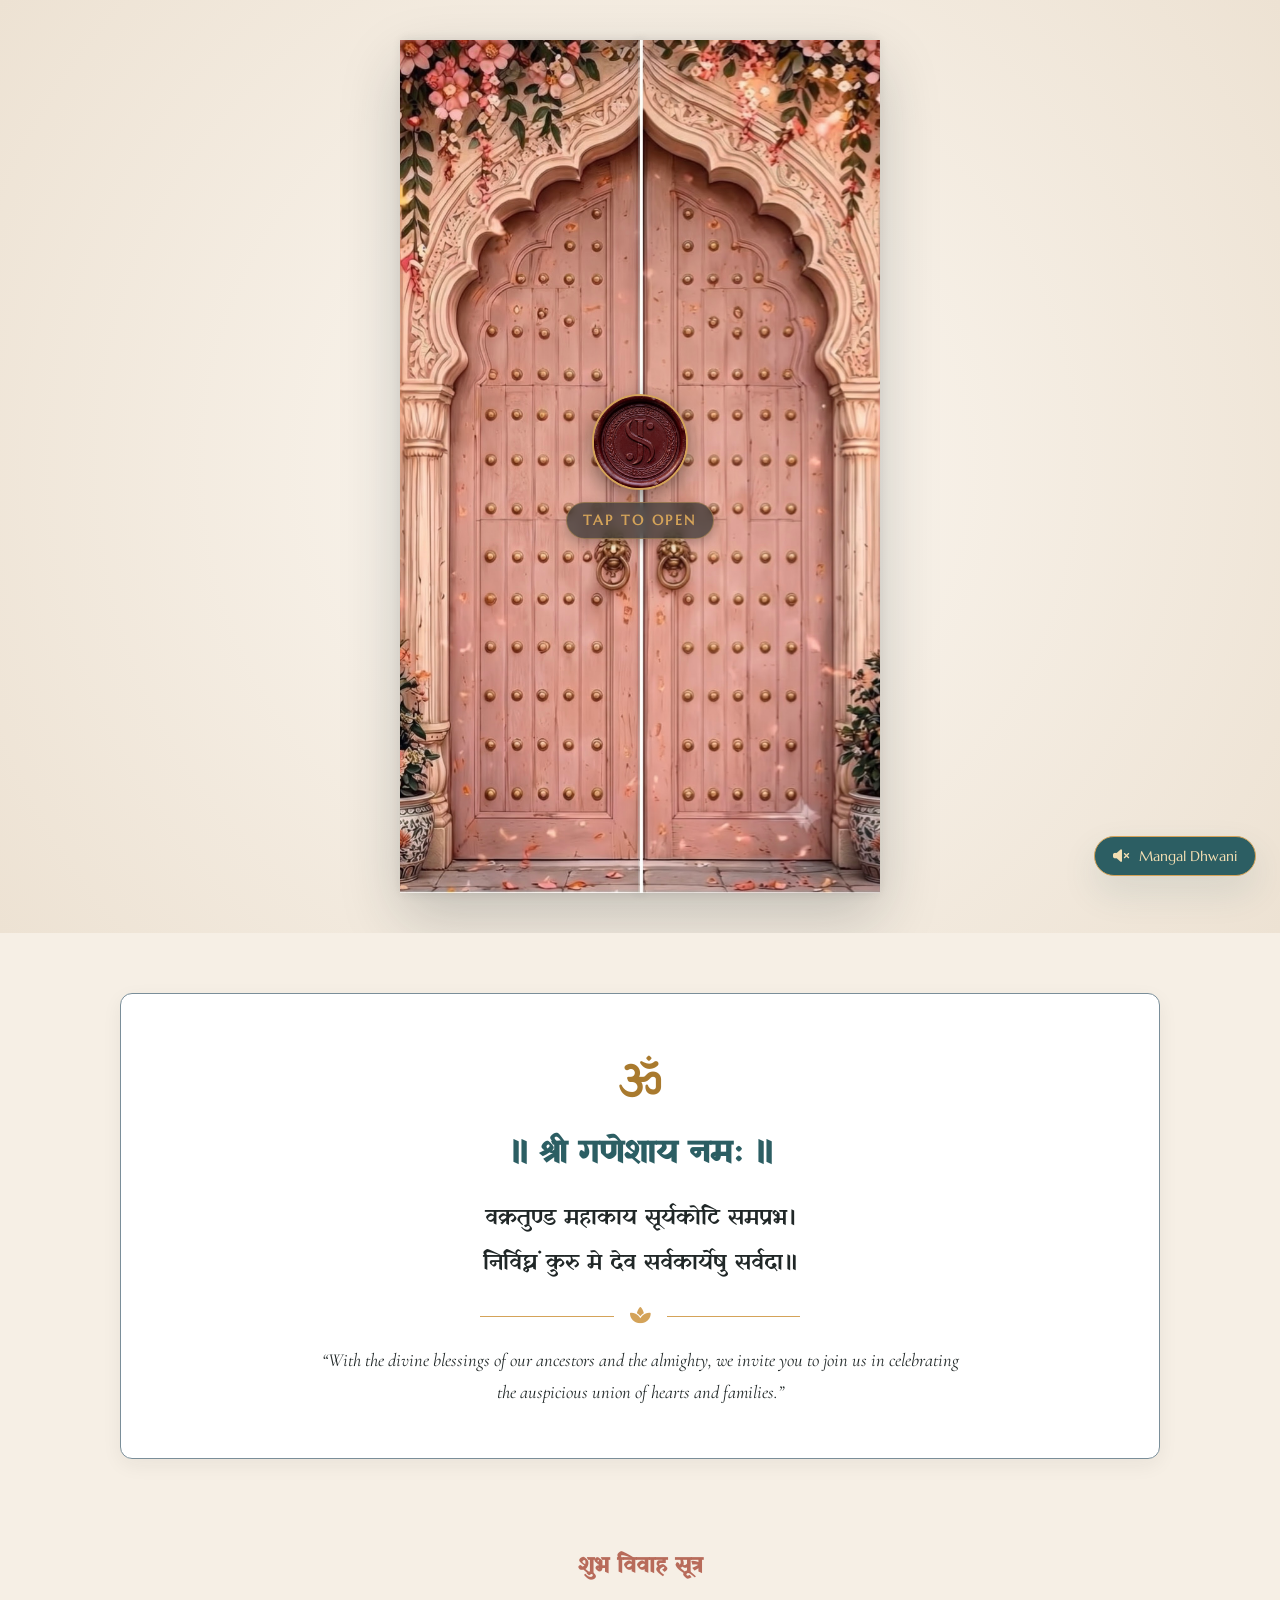
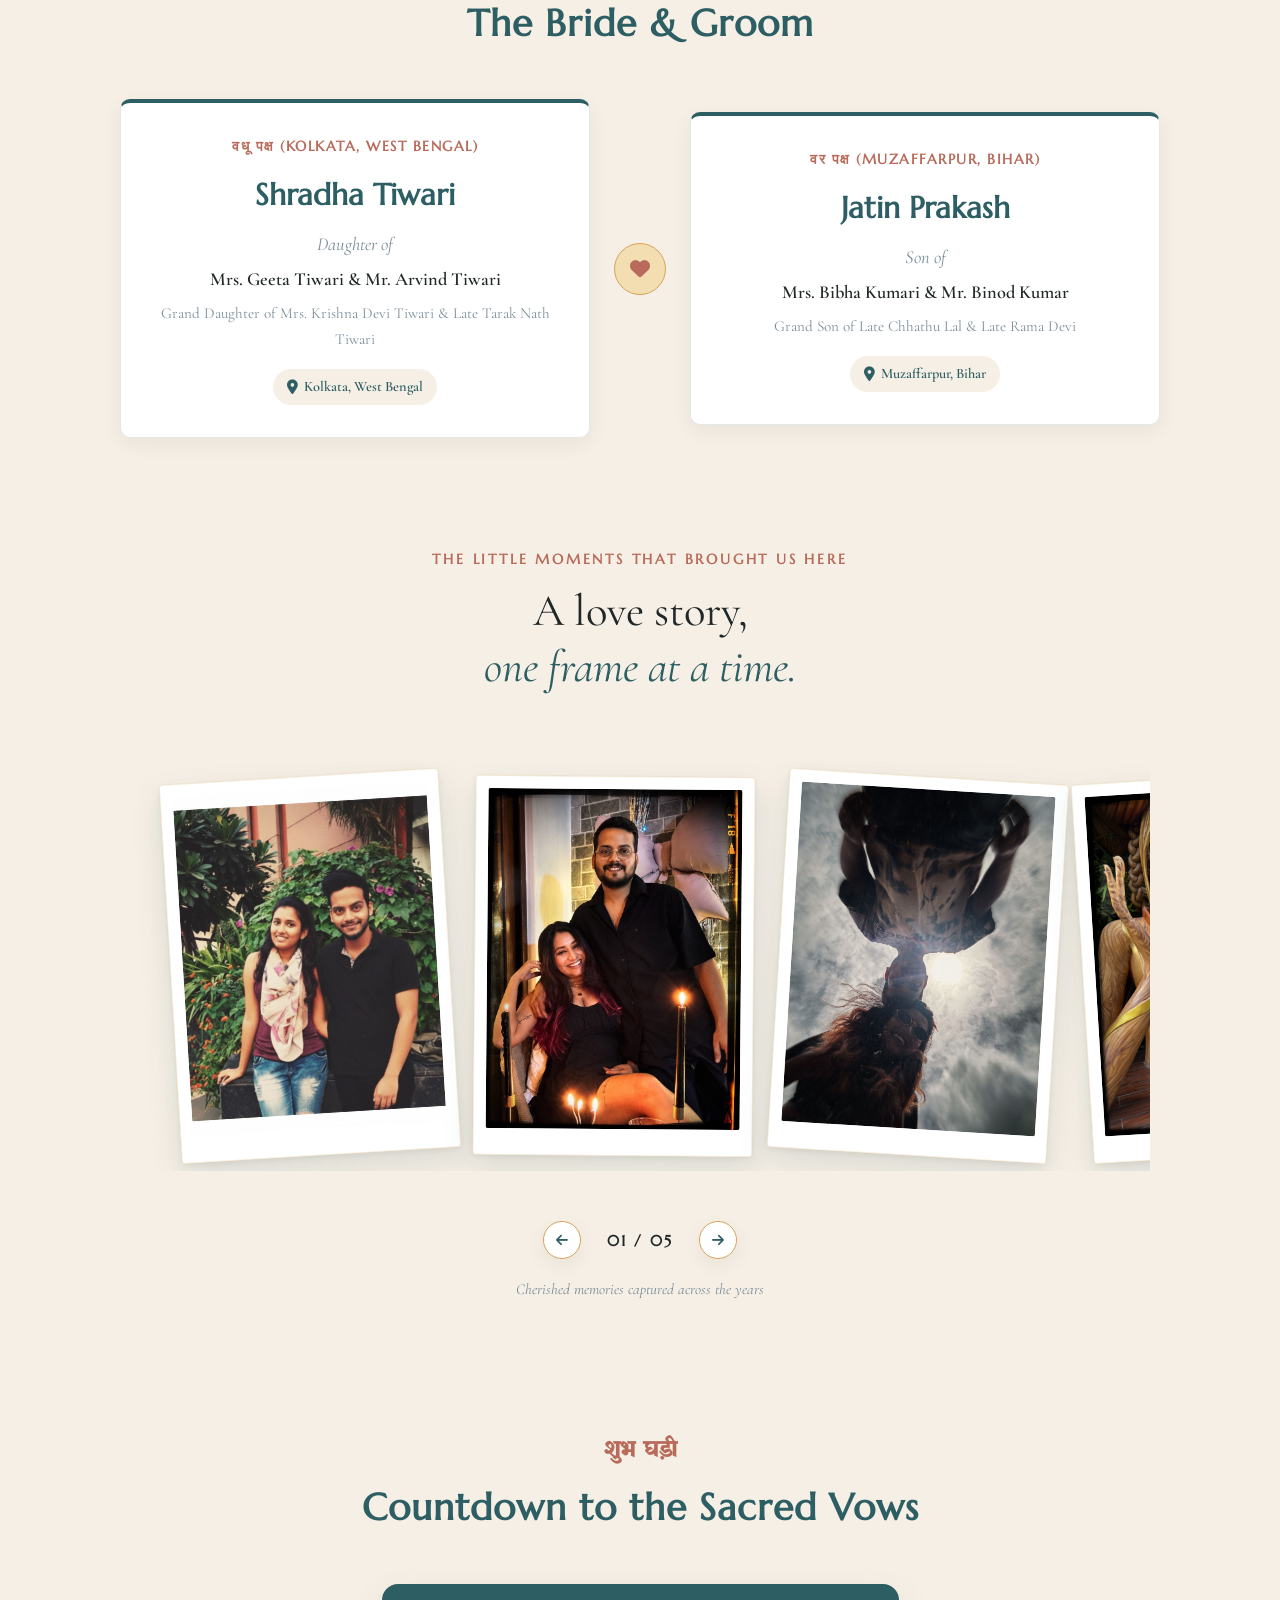
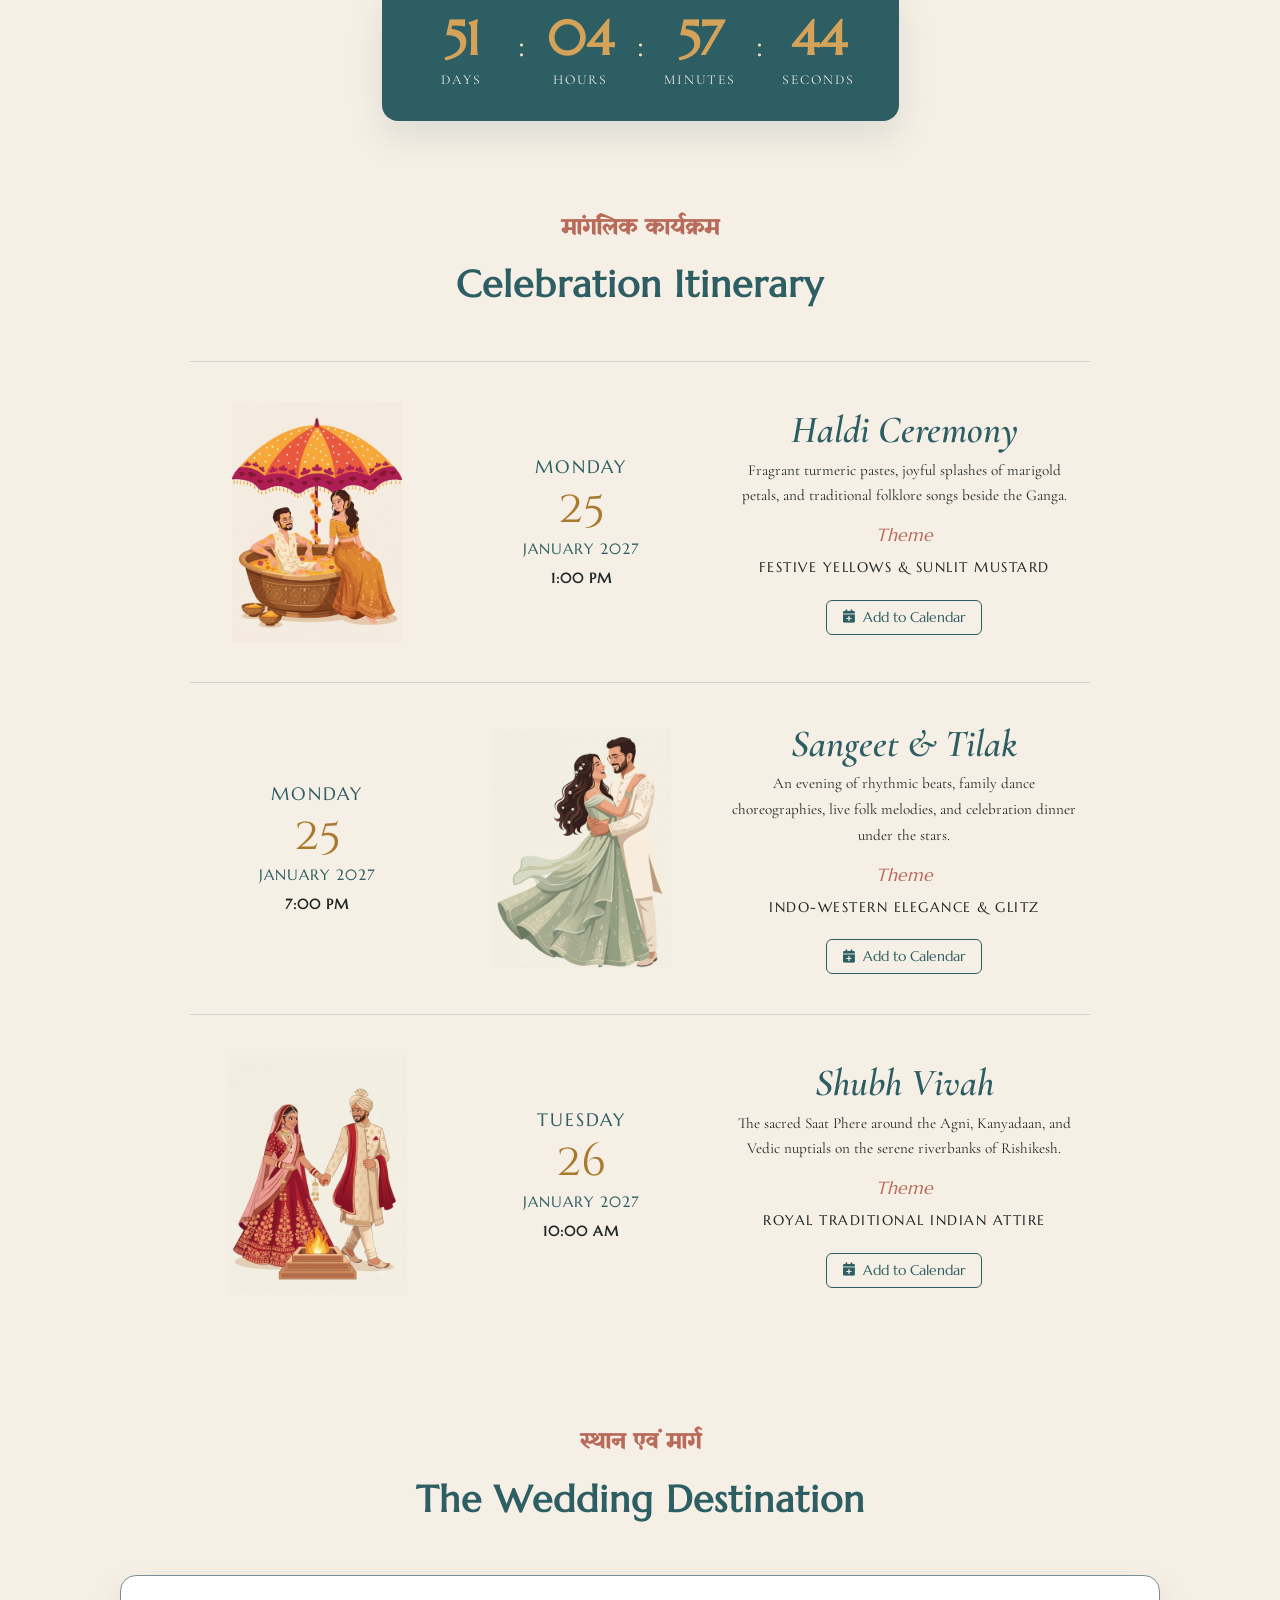
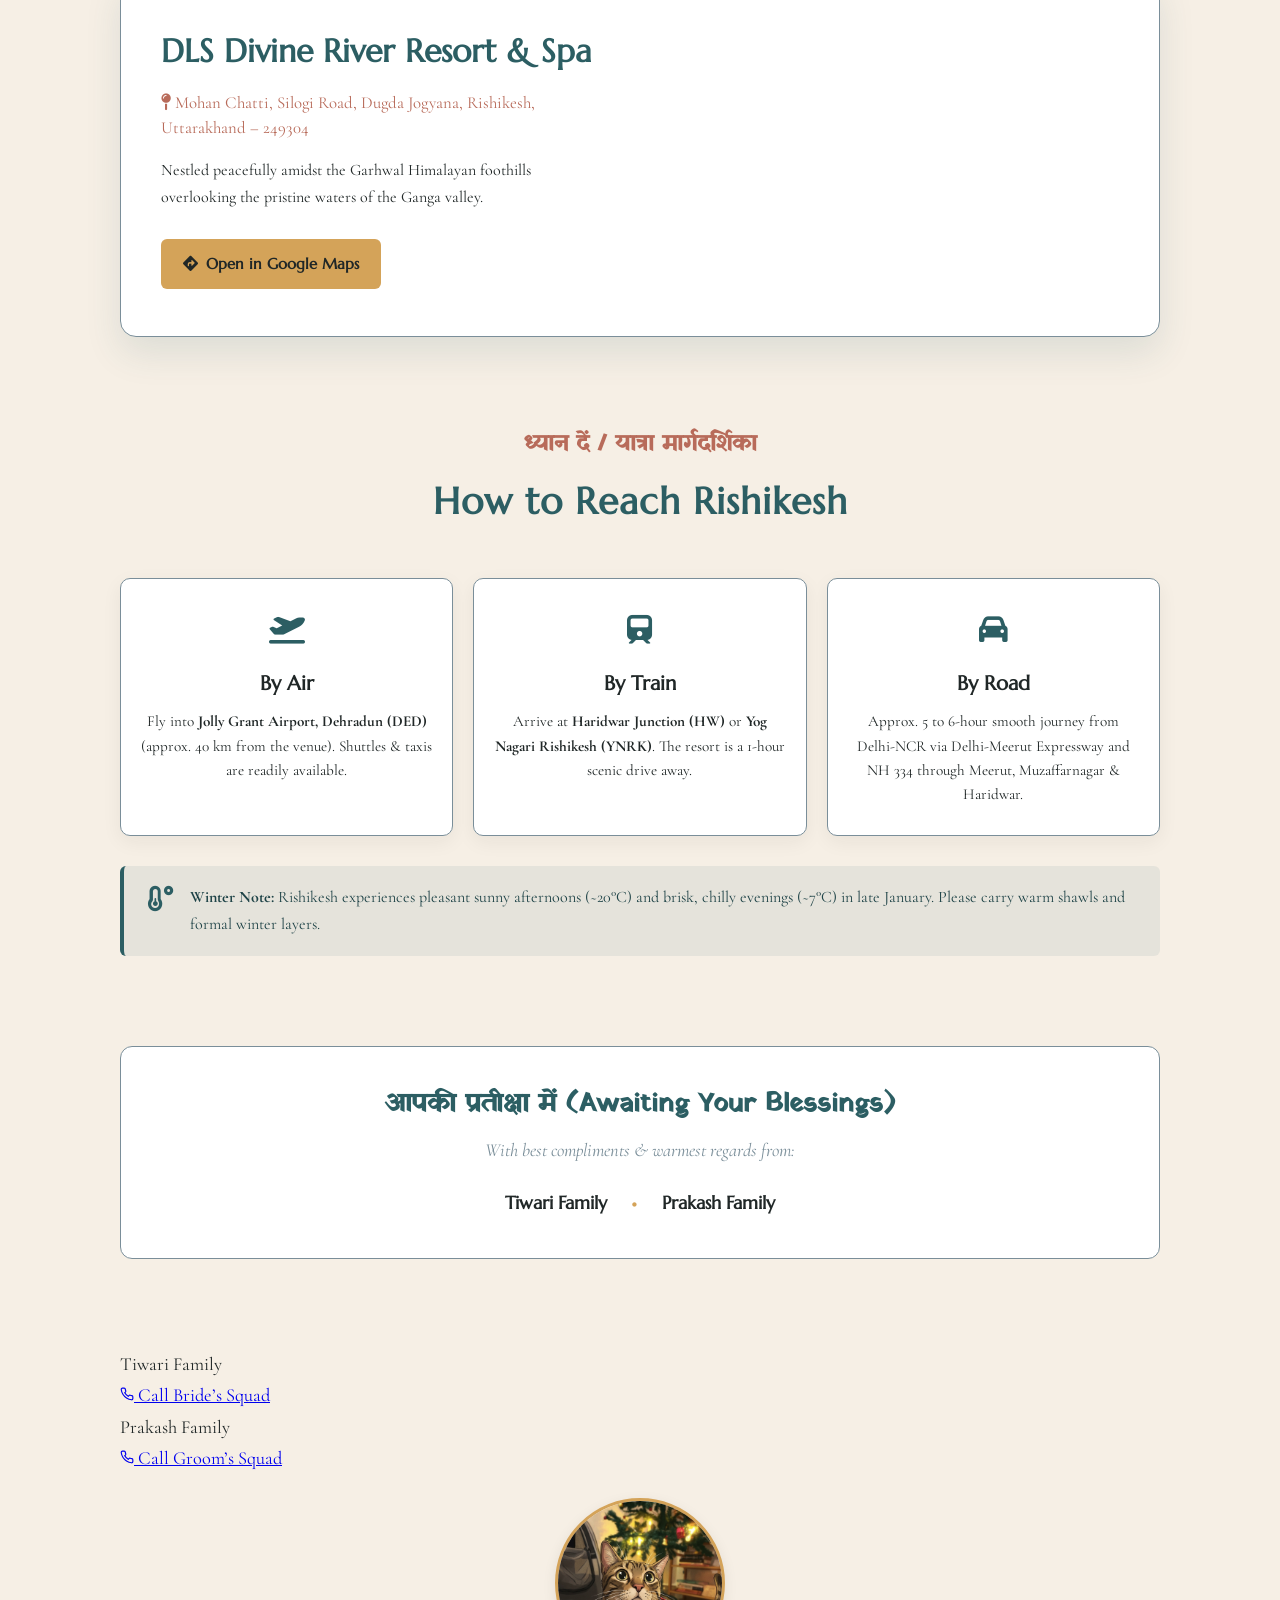
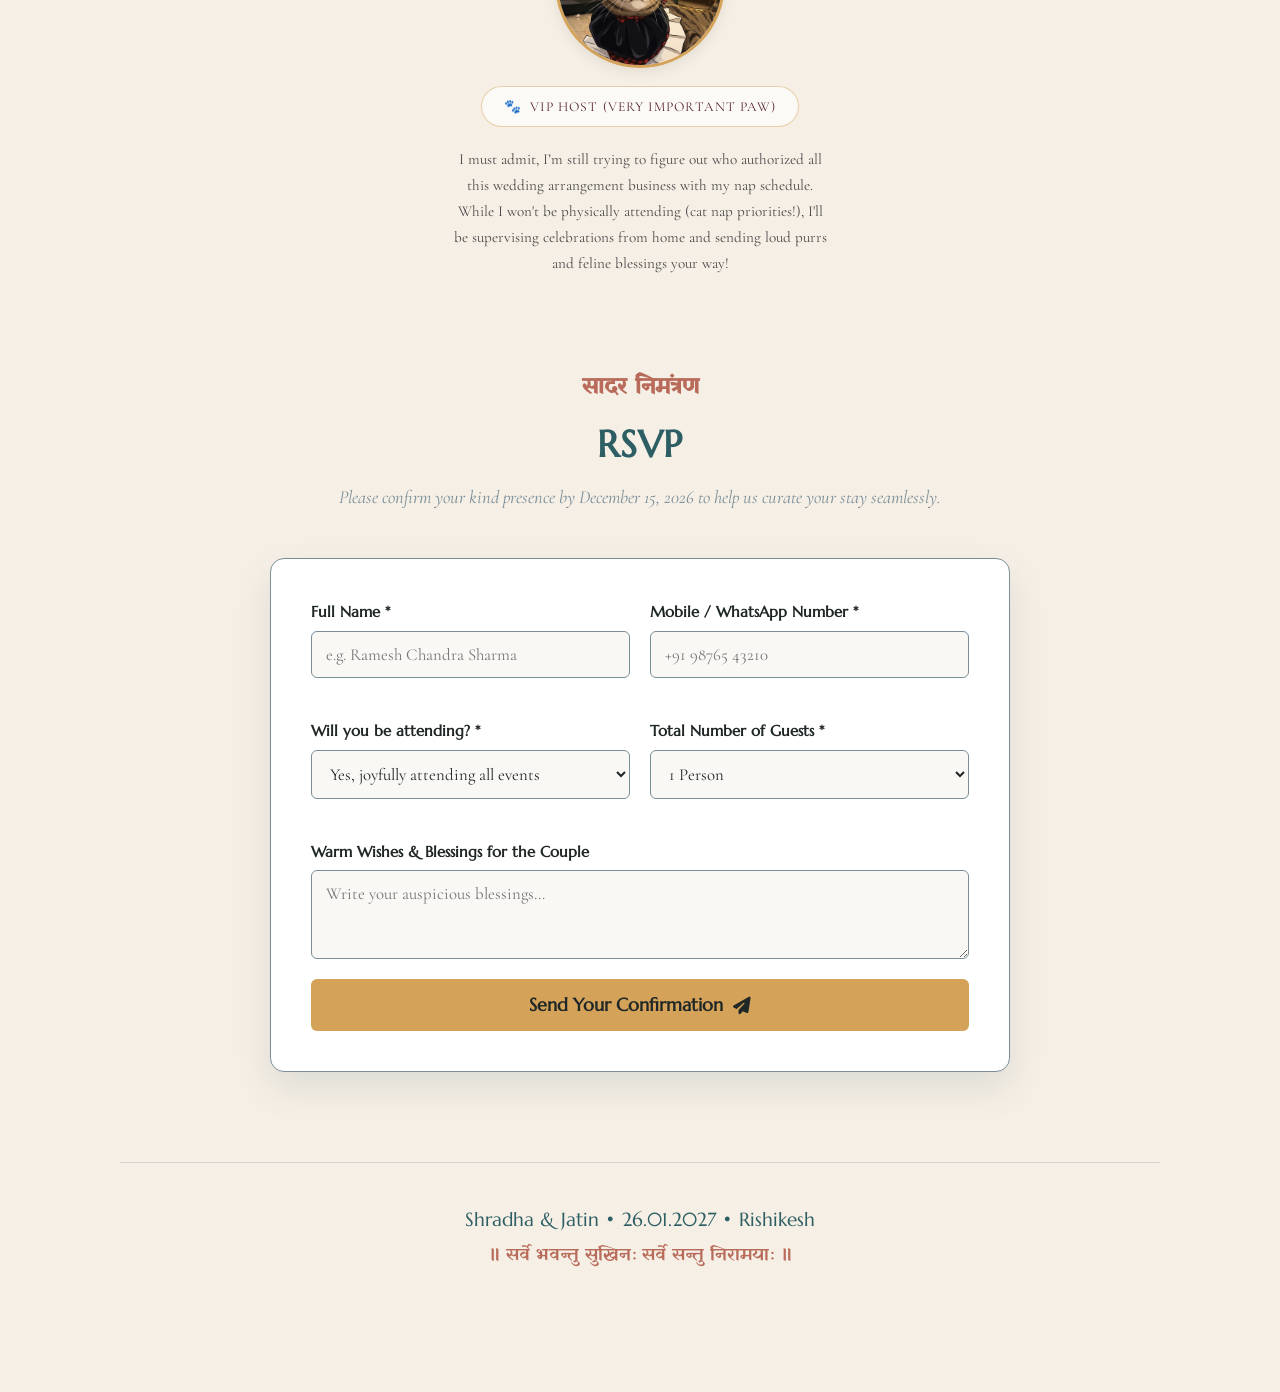
==== index.html @ 3a4245d3 "Add family squad grid for bride and groom" ====
<!DOCTYPE html>
<html lang="en">
<head>
  <meta charset="UTF-8">
  <meta name="viewport" content="width=device-width, initial-scale=1.0">
  <title>Shradha weds Jatin | Royal Wedding Invitation</title>

  <!-- WhatsApp / Social Link Preview Image & Metadata -->
  <meta property="og:title" content="Shradha weds Jatin | Royal Wedding Invitation">
  <meta property="og:description" content="25th & 26th January 2027 • DLS Divine River Resort & Spa, Rishikesh. Tap to open your personal royal invitation.">
  <meta property="og:image" content="assets/rishikesh-ghats-painting.png">
  <meta property="og:type" content="website">
  
  <!-- Critical Asset Preloading for Instant Card Render -->
  <link rel="preload" as="image" href="assets/rishikesh-ghats-painting.png" fetchpriority="high">
  <link rel="preload" as="image" href="assets/right-flap.jpg" fetchpriority="high">
  <link rel="preload" as="image" href="assets/left-flap.jpg" fetchpriority="high">
  <link rel="preload" as="image" href="assets/royal-seal.png">

  <!-- Google Fonts -->
  <link rel="preconnect" href="https://fonts.googleapis.com">
  <link rel="preconnect" href="https://fonts.gstatic.com" crossorigin>
  <link href="https://fonts.googleapis.com/css2?family=Cinzel+Decorative:wght@600;700;900&family=Cormorant+Garamond:ital,wght@0,400;0,600;0,700;1,400&family=Yatra+One&family=Marcellus&display=swap" rel="stylesheet">
  
  <!-- FontAwesome Icons -->
  <link rel="stylesheet" href="https://cdnjs.cloudflare.com/ajax/libs/font-awesome/6.4.0/css/all.min.css">
  
  <!-- Custom Stylesheet -->
  <link rel="stylesheet" href="style.css">
</head>
<body>

  <!-- Audio Background Player & Toggle -->
  <audio id="weddingAudio" src="assets/wedding-ambient.mp3" preload="none" loop></audio>
  <button id="audioToggle" class="audio-control-btn" aria-label="Toggle Wedding Music">
    <i class="fa-solid fa-volume-xmark" id="audioIcon"></i>
    <span class="audio-label">Mangal Dhwani</span>
  </button>

  <!-- ============================================== -->
  <!-- HERO GATEFOLD INVITATION SECTION               -->
  <!-- ============================================== -->
  <header class="invitation-hero" id="invitationHero">
    <div class="card-perspective-viewport">
      <div class="wedding-card-3d" id="weddingCard">

        <!-- LAYER 2: INSIDE REVEALED CARD -->
        <div class="card-inner-layer" id="cardInner">
          <img src="assets/rishikesh-ghats-painting.png" alt="Rishikesh Ghats" class="ghats-bg-artwork" fetchpriority="high">
          <div class="ghats-overlay-gradient"></div>
          
          <div class="reveal-content-container">
            <div>
              <span class="vedic-mini-title">॥ श्री गणेशाय नमः ॥</span>
              <div class="ganesh-icon-teal" role="img" aria-label="Lord Ganesha motif"></div>
              <!-- Personalized Guest Greeting Banner (Populated via URL params) -->
              <div id="personalizedGuestBanner" class="personalized-guest-banner" style="display: none;">
                <span class="guest-salutation" id="guestGreetingDisplay"></span>
                <strong class="guest-family-name" id="guestNameDisplay"></strong>
              </div>
            </div>
            
            <div class="names-block">
              <h1 class="couple-hero-names">
                <span class="bride-name">Shradha</span>
                <span class="weds-conjunction">weds</span>
                <span class="groom-name">Jatin</span>
              </h1>
            </div>
            <p class="wedding-date-tagline">25th-26th January 2027 • Rishikesh, Uttarakhand</p>

            <div class="hero-hashtag-wrapper">
            <p class="hero-hashtag">#PyaarKa<span class="hashtag-hindi">जश्र</span>n</p>
            <p class="hero-tagline">Two names, one love story, and a lifetime of celebration</p>
            </div>
            
            <a href="#mangalacharan" class="explore-details-btn">
              <span>View Wedding Details</span>
              <i class="fa-solid fa-angle-down"></i>
            </a>
          </div>
        </div>

        <!-- LAYER 3: 3D GATEFOLD FLAPS  -->
        <div class="gatefold-flap left-flap" id="leftFlap">
          <img src="assets/right-flap.jpg" alt="West Bengal Flap" class="flap-artwork-img" fetchpriority="high">
        </div>

        <div class="gatefold-flap right-flap" id="rightFlap">
          <img src="assets/left-flap.jpg" alt="Bihar Flap" class="flap-artwork-img" fetchpriority="high">
        </div>

        <!-- LAYER 4: CENTER WAX SEAL & TAP TO OPEN PROMPT -->
        <div class="fastener-assembly" id="fastenerAssembly">
          <div class="center-knot-wrapper" id="centerKnotWrapper">
            <div class="touch-pulse-indicator" id="pulseIndicator">
              <img src="assets/royal-seal.png" alt="Royal Wedding Seal" class="touch-pulse-indicator-img" id="royalSeal">
            </div>
            <span class="tap-to-open-text">Tap to open</span>
          </div>
        </div>

      </div>
    </div>
  </header>

  <!-- ============================================== -->
  <!-- MAIN WEBSITE CONTENT                           -->
  <!-- ============================================== -->
  <main class="wedding-site-body" id="siteBody">

    <!-- Section 1: Vedic Mangalacharan -->
    <section class="section-container mangalacharan-section" id="mangalacharan">
      <div class="om-symbol-header">
        <i class="fa-solid fa-om"></i>
      </div>
      <h2 class="shloka-main">॥ श्री गणेशाय नमः ॥</h2>
      <p class="sanskrit-shloka">
        वक्रतुण्ड महाकाय सूर्यकोटि समप्रभ।<br>
        निर्विघ्नं कुरु मे देव सर्वकार्येषु सर्वदा॥
      </p>
      <div class="shloka-divider">
        <span class="gold-line"></span>
        <i class="fa-solid fa-spa gold-icon"></i>
        <span class="gold-line"></span>
      </div>
      <p class="shloka-meaning">
        “With the divine blessings of our ancestors and the almighty, we invite you to join us in celebrating the auspicious union of hearts and families.”
      </p>
    </section>

    <!-- Section 2: Couple Lineage & Family -->
    <section class="section-container lineage-section" id="lineage">
      <div class="section-heading-wrap">
        <h3 class="sub-heading-kalyanam">शुभ विवाह सूत्र</h3>
        <h2 class="main-section-title">The Bride & Groom</h2>
      </div>

      <div class="lineage-dual-grid">
        <div class="family-card bride-card">
          <div class="card-accent-tag">वधू पक्ष (Kolkata, West Bengal)</div>
          <h3 class="member-name">Shradha Tiwari</h3>
          <p class="kinship-relation">Daughter of</p>
          <p class="parent-names">Mrs. Geeta Tiwari & Mr. Arvind Tiwari</p>
          <p class="grandparent-names">Grand Daughter of Mrs. Krishna Devi Tiwari & Late Tarak Nath Tiwari</p>
          <div class="hometown-pill">
            <i class="fa-solid fa-location-dot"></i> Kolkata, West Bengal
          </div>
        </div>

        <div class="lineage-center-emblem">
          <div class="sacred-knot-emblem">
            <i class="fa-solid fa-heart"></i>
          </div>
        </div>

        <div class="family-card groom-card">
          <div class="card-accent-tag">वर पक्ष (Muzaffarpur, Bihar)</div>
          <h3 class="member-name">Jatin Prakash</h3>
          <p class="kinship-relation">Son of</p>
          <p class="parent-names">Mrs. Bibha Kumari & Mr. Binod Kumar</p>
          <p class="grandparent-names">Grand Son of Late Chhathu Lal & Late Rama Devi </p>
          <div class="hometown-pill">
            <i class="fa-solid fa-location-dot"></i> Muzaffarpur, Bihar
          </div>
        </div>
      </div>
    </section>

    <!-- Section: Couple Gallery / Moments Carousel -->
    <section class="section-container moments-section" id="moments">
      <div class="moments-header-wrap">
        <span class="moments-eyebrow">THE LITTLE MOMENTS THAT BROUGHT US HERE</span>
        <h2 class="moments-title">A love story,<br><span class="moments-subtitle">one frame at a time.</span></h2>
      </div>

      <div class="polaroid-slider-wrapper">
        <div class="polaroid-carousel-track" id="polaroidTrack">
          <div class="polaroid-card tilt-left active" data-index="1">
            <div class="polaroid-frame">
              <img src="assets/couple-image1.jpg" alt="Shradha and Jatin Moment 1" loading="lazy">
            </div>
          </div>
          <div class="polaroid-card tilt-straight" data-index="2">
            <div class="polaroid-frame">
              <img src="assets/couple-image2.JPG" alt="Shradha and Jatin Moment 2" loading="lazy">
            </div>
          </div>
          <div class="polaroid-card tilt-right" data-index="3">
            <div class="polaroid-frame">
              <img src="assets/couple-image3.jpg" alt="Shradha and Jatin Moment 3" loading="lazy">
            </div>
          </div>
          <div class="polaroid-card tilt-left" data-index="4">
            <div class="polaroid-frame">
              <img src="assets/couple-image4.JPG" alt="Shradha and Jatin Moment 4" loading="lazy">
            </div>
          </div>
          <div class="polaroid-card tilt-right" data-index="5">
            <div class="polaroid-frame">
              <img src="assets/couple-image5.jpeg" alt="Shradha and Jatin Moment 5" loading="lazy">
            </div>
          </div>
        </div>
      </div>

      <div class="polaroid-nav-dock">
        <button class="nav-circle-btn" id="galleryPrevBtn" aria-label="Previous Photo">
          <i class="fa-solid fa-arrow-left"></i>
        </button>
        <span class="gallery-counter-pill" id="galleryCounter">01 / 05</span>
        <button class="nav-circle-btn" id="galleryNextBtn" aria-label="Next Photo">
          <i class="fa-solid fa-arrow-right"></i>
        </button>
      </div>

      <p class="moments-caption-note">Cherished memories captured across the years</p>
    </section>
    
    <!-- Section 3: Live Countdown -->
    <section class="section-container countdown-section" id="countdown">
      <div class="section-heading-wrap">
        <h3 class="sub-heading-kalyanam">शुभ घड़ी</h3>
        <h2 class="main-section-title">Countdown to the Sacred Vows</h2>
      </div>

      <div class="countdown-clock-grid" id="clockGrid">
        <div class="time-block">
          <span class="time-digit" id="daysVal">00</span>
          <span class="time-label">Days</span>
        </div>
        <div class="time-separator">:</div>
        <div class="time-block">
          <span class="time-digit" id="hoursVal">00</span>
          <span class="time-label">Hours</span>
        </div>
        <div class="time-separator">:</div>
        <div class="time-block">
          <span class="time-digit" id="minutesVal">00</span>
          <span class="time-label">Minutes</span>
        </div>
        <div class="time-separator">:</div>
        <div class="time-block">
          <span class="time-digit" id="secondsVal">00</span>
          <span class="time-label">Seconds</span>
        </div>
      </div>
    </section>

    <!-- Section 4: Event Itinerary -->
    <section class="section-container itinerary-section" id="itinerary">
      <div class="section-heading-wrap">
        <h3 class="sub-heading-kalyanam">मांगलिक कार्यक्रम</h3>
        <h2 class="main-section-title">Celebration Itinerary</h2>
      </div>

      <div class="itinerary-list-view">
        <article class="itinerary-row">
          <div class="col-icon">
            <img src="assets/Haldi-icon.png" alt="Haldi Illustration" class="event-illustration" loading="lazy">
          </div>
          <div class="col-date">
            <div class="event-day">MONDAY</div>
            <div class="event-date-num">25</div>
            <div class="event-month-year">JANUARY 2027<br><span class="event-time">1:00 PM</span></div>
          </div>
          <div class="col-details">
            <h3 class="event-title">Haldi Ceremony</h3>
            <p class="event-desc">Fragrant turmeric pastes, joyful splashes of marigold petals, and traditional folklore songs beside the Ganga.</p>
            <div class="event-theme-label">Theme</div>
            <div class="event-theme-val">Festive Yellows & Sunlit Mustard</div>
            <button class="add-cal-btn" onclick="downloadIcs('Haldi Ceremony', '2027-01-25T13:00:00', '2027-01-25T16:00:00', 'Haldi Ceremony of Shradha & Jatin at DLS Divine River Resort')">
              <i class="fa-solid fa-calendar-plus"></i> Add to Calendar
            </button>
          </div>
        </article>

        <article class="itinerary-row">
          <div class="col-icon">
            <img src="assets/Sangeet-icon.png" alt="Sangeet Illustration" class="event-illustration" loading="lazy">
          </div>
          <div class="col-date">
            <div class="event-day">MONDAY</div>
            <div class="event-date-num">25</div>
            <div class="event-month-year">JANUARY 2027<br><span class="event-time">7:00 PM</span></div>
          </div>
          <div class="col-details">
            <h3 class="event-title">Sangeet & Tilak</h3>
            <p class="event-desc">An evening of rhythmic beats, family dance choreographies, live folk melodies, and celebration dinner under the stars.</p>
            <div class="event-theme-label">Theme</div>
            <div class="event-theme-val">Indo-Western Elegance & Glitz</div>
            <button class="add-cal-btn" onclick="downloadIcs('Sangeet Night', '2027-01-25T19:00:00', '2027-01-25T23:59:00', 'Sangeet of Shradha & Jatin at DLS Divine River Resort')">
              <i class="fa-solid fa-calendar-plus"></i> Add to Calendar
            </button>
          </div>
        </article>

        <article class="itinerary-row">
          <div class="col-icon">
            <img src="assets/wedding-icon.png" alt="Wedding Illustration" class="event-illustration" loading="lazy">
          </div>
          <div class="col-date">
            <div class="event-day">TUESDAY</div>
            <div class="event-date-num">26</div>
            <div class="event-month-year">JANUARY 2027<br><span class="event-time">10:00 AM</span></div>
          </div>
          <div class="col-details">
            <h3 class="event-title">Shubh Vivah</h3>
            <p class="event-desc">The sacred Saat Phere around the Agni, Kanyadaan, and Vedic nuptials on the serene riverbanks of Rishikesh.</p>
            <div class="event-theme-label">Theme</div>
            <div class="event-theme-val">Royal Traditional Indian Attire</div>
            <button class="add-cal-btn" onclick="downloadIcs('Shubh Vivah - Shradha & Jatin', '2027-01-26T10:00:00', '2027-01-26T14:30:00', 'Wedding Vows of Shradha & Jatin at DLS Divine River Resort')">
              <i class="fa-solid fa-calendar-plus"></i> Add to Calendar
            </button>
          </div>
        </article>
      </div>
    </section>

    <!-- Section 5: Venue & Directions -->
    <section class="section-container venue-section" id="venue">
      <div class="section-heading-wrap">
        <h3 class="sub-heading-kalyanam">स्थान एवं मार्ग</h3>
        <h2 class="main-section-title">The Wedding Destination</h2>
      </div>

      <div class="venue-card-wrapper">
        <div class="venue-info-box">
          <h3 class="resort-title">DLS Divine River Resort & Spa</h3>
          <p class="resort-address">
            <i class="fa-solid fa-map-pin"></i> Mohan Chatti, Silogi Road, Dugda Jogyana, Rishikesh, Uttarakhand – 249304
          </p>
          <p class="resort-note">
            Nestled peacefully amidst the Garhwal Himalayan foothills overlooking the pristine waters of the Ganga valley.
          </p>

          <div class="venue-action-buttons">
            <a href="https://maps.app.goo.gl/M8cW4D4udkkTBzdm6" target="_blank" rel="noopener noreferrer" class="primary-cta-btn">
              <i class="fa-solid fa-diamond-turn-right"></i> Open in Google Maps
            </a>
          </div>
        </div>

        <div class="venue-map-embed">
          <iframe 
            title="DLS Divine River Resort Location"
            src="https://www.google.com/maps/embed?pb=!1m18!1m12!1m3!1d110546.51862597464!2d78.336495!3d30.086928!2m3!1f0!2f0!3f0!3m2!1i1024!2i768!4f13.1!3m3!1m2!1s0x3909163e7c81dcb3%3A0x6b63c7891392dfb3!2sDLS%20Divine%20River%20Resort%20and%20Spa!5e0!3m2!1sen!2sin!4v1700000000000"
            width="100%" 
            height="360" 
            style="border:0;" 
            allowfullscreen="" 
            loading="lazy" 
            referrerpolicy="no-referrer-when-downgrade">
          </iframe>
        </div>
      </div>
    </section>

    <!-- Section 6: Logistics & Travel Guide -->
    <section class="section-container logistics-section" id="travel">
      <div class="section-heading-wrap">
        <h3 class="sub-heading-kalyanam">ध्यान दें / यात्रा मार्गदर्शिका</h3>
        <h2 class="main-section-title">How to Reach Rishikesh</h2>
      </div>

      <div class="travel-modes-grid">
        <div class="travel-box">
          <div class="travel-icon"><i class="fa-solid fa-plane-departure"></i></div>
          <h4>By Air</h4>
          <p>Fly into <strong>Jolly Grant Airport, Dehradun (DED)</strong> (approx. 40 km from the venue). Shuttles & taxis are readily available.</p>
        </div>

        <div class="travel-box">
          <div class="travel-icon"><i class="fa-solid fa-train"></i></div>
          <h4>By Train</h4>
          <p>Arrive at <strong>Haridwar Junction (HW)</strong> or <strong>Yog Nagari Rishikesh (YNRK)</strong>. The resort is a 1-hour scenic drive away.</p>
        </div>

        <div class="travel-box">
          <div class="travel-icon"><i class="fa-solid fa-car"></i></div>
          <h4>By Road</h4>
          <p>Approx. 5 to 6-hour smooth journey from Delhi-NCR via Delhi-Meerut Expressway and NH 334 through Meerut, Muzaffarnagar & Haridwar.</p>
        </div>
      </div>

      <div class="weather-notice-banner">
        <i class="fa-solid fa-temperature-low"></i>
        <span><strong>Winter Note:</strong> Rishikesh experiences pleasant sunny afternoons (~20°C) and brisk, chilly evenings (~7°C) in late January. Please carry warm shawls and formal winter layers.</span>
      </div>
    </section>

    <!-- Section 7: Warm Wishes & Family Tributes -->
    <section class="section-container tributes-section" id="tributes">
      <div class="well-wishers-box">
        <h3 class="wishes-title">आपकी प्रतीक्षा में (Awaiting Your Blessings)</h3>
        <p class="compliments-text">With best compliments & warmest regards from:</p>
        <div class="compliment-families">
          <div class="fam-col">
            <strong>Tiwari Family</strong>
          </div>
          <div class="fam-divider">•</div>
          <div class="fam-col">
            <strong>Prakash Family</strong>
          </div>
        </div>
      </div>
    </section>
    <div class="family-squad-grid">
  <!-- Bride's Side -->
  <div class="family-column">
    <p class="family-title">Tiwari Family</p>
    <a href="tel:+917980343540" class="squad-btn" onclick="downloadSquadVCard(event, 'bride')">
      <svg width="14" height="14" viewBox="0 0 24 24" fill="none" stroke="currentColor" stroke-width="2" stroke-linecap="round" stroke-linejoin="round" aria-hidden="true">
        <path d="M22 16.92v3a2 2 0 0 1-2.18 2 19.79 19.79 0 0 1-8.63-3.07 19.5 19.5 0 0 1-6-6 19.79 19.79 0 0 1-3.07-8.67A2 2 0 0 1 4.11 2h3a2 2 0 0 1 2 1.72 12.84 12.84 0 0 0 .7 2.81 2 2 0 0 1-.45 2.11L8.09 9.91a16 16 0 0 0 6 6l1.27-1.27a2 2 0 0 1 2.11-.45 12.84 12.84 0 0 0 2.81.7A2 2 0 0 1 22 16.92z"/>
      </svg>
      <span>Call Bride’s Squad</span>
    </a>
  </div>

  <!-- Groom's Side -->
  <div class="family-column">
    <p class="family-title">Prakash Family</p>
    <a href="tel:+918005845427" class="squad-btn" onclick="downloadSquadVCard(event, 'groom')">
      <svg width="14" height="14" viewBox="0 0 24 24" fill="none" stroke="currentColor" stroke-width="2" stroke-linecap="round" stroke-linejoin="round" aria-hidden="true">
        <path d="M22 16.92v3a2 2 0 0 1-2.18 2 19.79 19.79 0 0 1-8.63-3.07 19.5 19.5 0 0 1-6-6 19.79 19.79 0 0 1-3.07-8.67A2 2 0 0 1 4.11 2h3a2 2 0 0 1 2 1.72 12.84 12.84 0 0 0 .7 2.81 2 2 0 0 1-.45 2.11L8.09 9.91a16 16 0 0 0 6 6l1.27-1.27a2 2 0 0 1 2.11-.45 12.84 12.84 0 0 0 2.81.7A2 2 0 0 1 22 16.92z"/>
      </svg>
      <span>Call Groom’s Squad</span>
    </a>
  </div>
</div>

    <!-- Section: Special Invitation from Ace -->
    <section class="vip-host-container">
      <div class="vip-photo-wrapper">
        <img src="assets/image-ace.png" alt="VIP Host" class="vip-photo-circle" />
      </div>
      <div class="vip-pill-badge">
        <span class="paw-icon">🐾</span>
        <span>VIP HOST (VERY IMPORTANT PAW)</span>
      </div>
      <div class="vip-text-content">
        <p>I must admit, I’m still trying to figure out who authorized all this wedding arrangement business with my nap schedule.</p>
        <p>While I won't be physically attending (cat nap priorities!), I'll be supervising celebrations from home and sending loud purrs and feline blessings your way!</p>
      </div>
    </section>
    
    <!-- Section 8: RSVP Form -->
    <section class="section-container rsvp-section" id="rsvp">
      <div class="section-heading-wrap">
        <h3 class="sub-heading-kalyanam">सादर निमंत्रण</h3>
        <h2 class="main-section-title">RSVP</h2>
        <p class="rsvp-sub">Please confirm your kind presence by December 15, 2026 to help us curate your stay seamlessly.</p>
      </div>

      <form id="rsvpForm" class="rsvp-form-card">
        <div class="form-row">
          <div class="form-group">
            <label for="guestName">Full Name *</label>
            <input type="text" id="guestName" required placeholder="e.g. Ramesh Chandra Sharma">
          </div>
          <div class="form-group">
            <label for="guestPhone">Mobile / WhatsApp Number *</label>
            <input type="tel" id="guestPhone" required placeholder="+91 98765 43210">
          </div>
        </div>

        <div class="form-row">
          <div class="form-group">
            <label for="guestAttendance">Will you be attending? *</label>
            <select id="guestAttendance" required>
              <option value="Yes, joyfully attending all events">Yes, joyfully attending all events</option>
              <option value="Attending Wedding Ceremony only">Attending Wedding Ceremony only</option>
              <option value="Regretfully unable to attend">Regretfully unable to attend</option>
            </select>
          </div>
          <div class="form-group">
            <label for="guestCount">Total Number of Guests *</label>
            <select id="guestCount" required>
              <option value="1">1 Person</option>
              <option value="2">2 Persons</option>
              <option value="3">3 Persons</option>
              <option value="4+">Family (4+ Persons)</option>
            </select>
          </div>
        </div>

        <div class="form-group">
          <label for="guestWishes">Warm Wishes & Blessings for the Couple</label>
          <textarea id="guestWishes" rows="3" placeholder="Write your auspicious blessings..."></textarea>
        </div>

        <button type="submit" class="rsvp-submit-btn" id="rsvpSubmitBtn">
          <span>Send Your Confirmation</span>
          <i class="fa-solid fa-paper-plane"></i>
        </button>

        <div id="rsvpSuccessMsg" class="rsvp-success-banner" style="display: none;">
          <i class="fa-solid fa-circle-check"></i>
          <span>Thank you! Your RSVP has been received with love and folded hands.</span>
        </div>
      </form>
    </section>

    <!-- Footer -->
    <footer class="wedding-footer">
      <p class="hastakshar">Shradha & Jatin • 26.01.2027 • Rishikesh</p>
      <p class="blessing-footer">॥ सर्वे भवन्तु सुखिनः सर्वे सन्तु निरामयाः ॥</p>
    </footer>

  </main>

  <script src="script.js"></script>
</body>
</html>
---- style.css ----
/* ==============================================================
   DESIGN SYSTEM & 60-30-10 COLOR SPECIFICATIONS
   ============================================================== */
:root {
  /* 60% Dominant Base */
  --color-parchment: #F6EFE5;
  --color-white: #FFFFFF;
  
  /* 30% Structure & Content */
  --color-ganga-teal: #2C5E63;
  --color-ganga-teal-dark: #1E4347;
  --color-charcoal: #202727;
  --color-himalayan-mist: #7A8E99;
  
  /* 10% High-Impact Accents */
  --color-diya-gold: #D4A359;
  --color-diya-gold-light: #F3DEB2;
  --color-diya-gold-dark: #A97A2E;
  --color-terracotta: #B86B5A;

  /* Typography */
  --font-serif-hero: 'Cinzel Decorative', Georgia, serif;
  --font-serif-reading: 'Cormorant Garamond', 'Times New Roman', serif;
  --font-vedic: 'Yatra One', cursive;
  --font-display: 'Marcellus', serif;

  /* Elevation Shadows */
  --shadow-warm: 0 16px 36px rgba(44, 94, 99, 0.12);
  --shadow-subtle: 0 6px 20px rgba(32, 39, 39, 0.06);
}

/* Base Resets */
* {
  margin: 0;
  padding: 0;
  box-sizing: border-box;
}

html {
  scroll-behavior: smooth;
  min-height: 100%;
}

body {
  background-color: var(--color-parchment);
  color: var(--color-charcoal);
  font-family: var(--font-serif-reading);
  font-size: 1.15rem;
  line-height: 1.7;
  min-height: 100vh;
  overflow-x: hidden;
  overflow-y: hidden; /* Locked before tap */
}

/* Smooth scrolling unlock */
body.scroll-enabled {
  overflow-y: auto;
}

/* Audio Control Button */
.audio-control-btn {
  position: fixed;
  bottom: 24px;
  right: 24px;
  z-index: 1000;
  background-color: var(--color-ganga-teal);
  color: var(--color-diya-gold-light);
  border: 1.5px solid var(--color-diya-gold);
  border-radius: 40px;
  padding: 10px 18px;
  display: flex;
  align-items: center;
  gap: 10px;
  font-family: var(--font-display);
  font-size: 0.9rem;
  cursor: pointer;
  box-shadow: var(--shadow-warm);
  transition: all 0.3s ease;
}

.audio-control-btn:hover {
  background-color: var(--color-ganga-teal-dark);
  transform: translateY(-2px);
  color: var(--color-white);
}

/* ==============================================================
   GATEFOLD HERO INVITATION SECTION
   ============================================================== */
.invitation-hero {
  position: relative;
  width: 100vw;
  min-height: 100vh;
  display: flex;
  align-items: center;
  justify-content: center;
  padding: 40px 16px;
  background: radial-gradient(circle at center, #FCF8F2 0%, #EDE2D3 100%);
  contain: paint;
}

.card-perspective-viewport {
  perspective: 2000px;
  width: 100%;
  max-width: 480px;
  display: flex;
  justify-content: center;
  transform: translateZ(0);
}

.wedding-card-3d {
  position: relative;
  width: 100%;
  aspect-ratio: 9 / 16;
  border-radius: 14px;
  box-shadow: 0 25px 60px rgba(32, 39, 39, 0.22);
  transform-style: preserve-3d;
  -webkit-transform-style: preserve-3d;
  background-color: #EDE2D3;
  transform: translate3d(0, 0, 0);
  -webkit-transform: translate3d(0, 0, 0);
  isolation: isolate;
}

.card-inner-layer {
  position: absolute;
  inset: 0;
  width: 100%;
  height: 100%;
  overflow: hidden;
  border-radius: 14px;
  display: flex;
  flex-direction: column;
  justify-content: space-between;
  align-items: center;
  padding: 36px 24px;
  text-align: center;
  z-index: 1;
  transform: translateZ(0);
  -webkit-transform: translateZ(0);
  backface-visibility: hidden;
  -webkit-backface-visibility: hidden;
  will-change: transform, opacity;
}

.ghats-bg-artwork {
  position: absolute;
  inset: 0;
  width: 100%;
  height: 100%;
  object-fit: cover;
  z-index: 1;
  transform: scale(1) translateZ(0);
  -webkit-transform: scale(1) translateZ(0);
  transition: transform 1.6s cubic-bezier(0.25, 1, 0.5, 1);
  backface-visibility: hidden;
  -webkit-backface-visibility: hidden;
  will-change: transform;
}

.ghats-overlay-gradient {
  position: absolute;
  inset: 0;
  background: linear-gradient(
    to bottom,
    rgba(246, 239, 229, 0.82) 0%,
    rgba(246, 239, 229, 0.25) 38%,
    rgba(32, 39, 39, 0.3) 70%,
    rgba(32, 39, 39, 0.82) 100%
  );
  z-index: 2;
}

.reveal-content-container {
  position: relative;
  z-index: 3;
  width: 100%;
  height: 100%;
  display: flex;
  flex-direction: column;
  justify-content: space-between;
  align-items: center;
}

.vedic-mini-title {
  display: block;
  font-family: var(--font-vedic);
  color: var(--color-ganga-teal);
  font-size: 1.1rem;
  letter-spacing: 2px;
  margin-top: 6px;
}
.ganesh-icon-teal {
  width: 46px;
  height: 52px;
  margin: 0.45rem auto 1rem;
  background-color: #2C5E63; /* Ganga Teal */
  -webkit-mask-image: url('assets/ganesh-icon.png'); 
  mask-image: url('assets/ganesh-icon.png');
  -webkit-mask-size: contain;
  mask-size: contain;
  -webkit-mask-repeat: no-repeat;
  mask-repeat: no-repeat;
  -webkit-mask-position: center;
  mask-position: center;
}
.hero-hashtag-wrapper {
  display: flex;
  flex-direction: column;
  align-items: center;
  text-align: center;
  margin: 0.85rem auto 1.15rem;
  padding: 0 1.25rem;
  position: relative;
  z-index: 5;
}

.hero-hashtag {
  font-size: 1.2rem;
  font-weight: 600;
  color: #F6EFE5;
  letter-spacing: 0.8px;
  margin: 0 0 0.35rem 0;
  text-shadow: 0 2px 8px rgba(14, 28, 30, 0.85);
}

.hashtag-hindi {
  color: #F2C97D; /* Diya Gold highlight */
  font-size: 1.15em;
  font-weight: 600;
  margin: 0 1px;
}

.hero-tagline {
  font-style: italic;
  font-size: 0.85rem;
  color: #F6EFE5; /* Parchment Silk */
  text-shadow: 0 1px 6px rgba(14, 28, 30, 0.9);
  margin: 0;
  letter-spacing: 0.3px;
  max-width: 310px;
  line-height: 1.4;
}

/* Personalized Guest Banner inside Revealed Card */
.personalized-guest-banner {
  display: inline-flex;
  flex-direction: column;
  align-items: center;
  margin-top: 10px;
  padding: 6px 18px;
  background: rgba(255, 255, 255, 0.78);
  border: 1px solid rgba(212, 163, 89, 0.65);
  border-radius: 24px;
  backdrop-filter: blur(4px);
  box-shadow: 0 4px 12px rgba(32, 39, 39, 0.08);
}

.guest-salutation {
  font-family: var(--font-serif-reading);
  font-style: italic;
  font-size: 0.9rem;
  color: var(--color-terracotta);
  line-height: 1.1;
}

.guest-family-name {
  font-family: var(--font-display);
  font-size: 1.05rem;
  color: var(--color-ganga-teal);
  letter-spacing: 0.5px;
}

.names-block {
  margin-top: 6px;
}

.couple-hero-names {
  font-family: var(--font-serif-reading);
  color: var(--color-charcoal);
  display: flex;
  flex-direction: column;
  align-items: center;
  line-height: 1.15;
}

.couple-hero-names .bride-name,
.couple-hero-names .groom-name {
  font-size: 2.8rem;
  font-weight: 600;
  letter-spacing: 1px;
}

.couple-hero-names .weds-conjunction {
  font-family: var(--font-serif-hero);
  font-size: 1.1rem;
  color: var(--color-terracotta);
  font-weight: 400;
  margin: 4px 0;
  letter-spacing: 3px;
}

.wedding-date-tagline {
  color: #F8F5EF;
  font-family: var(--font-display);
  font-size: 0.95rem;
  letter-spacing: 1.5px;
  text-shadow: 0 2px 8px rgba(0,0,0,0.6);
}

.explore-details-btn {
  display: inline-flex;
  align-items: center;
  gap: 8px;
  background-color: var(--color-diya-gold);
  color: var(--color-charcoal);
  text-decoration: none;
  font-family: var(--font-display);
  font-weight: 600;
  font-size: 0.95rem;
  padding: 12px 24px;
  border-radius: 30px;
  margin-bottom: 10px;
  box-shadow: 0 6px 18px rgba(0,0,0,0.3);
  transition: all 0.3s ease;
}

.explore-details-btn:hover {
  background-color: var(--color-diya-gold-light);
  transform: translateY(-2px);
}

/* ==============================================================
   LAYER 3: DIE-CUT FLAPS
   ============================================================== */
.gatefold-flap {
  position: absolute;
  top: 0;
  bottom: 0;
  height: 100%;
  width: 50.2%;
  z-index: 10;
  overflow: hidden;
  transition: transform 1.2s cubic-bezier(0.25, 1, 0.5, 1), box-shadow 1.2s ease;
  -webkit-transition: -webkit-transform 1.2s cubic-bezier(0.25, 1, 0.5, 1), box-shadow 1.2s ease;
  backface-visibility: hidden;
  -webkit-backface-visibility: hidden;
  transform: translate3d(0, 0, 1px);
  -webkit-transform: translate3d(0, 0, 1px);
  will-change: transform;
}

.left-flap {
  left: 0;
  transform-origin: left center;
  -webkit-transform-origin: left center;
  box-shadow: 2px 0 10px rgba(32, 39, 39, 0.12);
}

.right-flap {
  right: 0;
  transform-origin: right center;
  -webkit-transform-origin: right center;
  box-shadow: -2px 0 10px rgba(32, 39, 39, 0.12);
}

.flap-artwork-img {
  width: 100%;
  height: 100%;
  object-fit: cover;
  display: block;
  pointer-events: none;
}

.wedding-card-3d.opened .left-flap {
  transform: rotateY(-120deg) translate3d(0, 0, 1px);
  -webkit-transform: rotateY(-120deg) translate3d(0, 0, 1px);
  box-shadow: -15px 0 25px rgba(0, 0, 0, 0.15);
}

.wedding-card-3d.opened .right-flap {
  transform: rotateY(120deg) translate3d(0, 0, 1px);
  -webkit-transform: rotateY(120deg) translate3d(0, 0, 1px);
  box-shadow: 15px 0 25px rgba(0, 0, 0, 0.15);
}

.wedding-card-3d.opened .ghats-bg-artwork {
  transform: scale(1.05) translateZ(0);
  -webkit-transform: scale(1.05) translateZ(0);
}

/* LAYER 4: CENTER WAX SEAL & TAP TO OPEN PROMPT */
.fastener-assembly {
  position: absolute;
  inset: 0;
  z-index: 25;
  display: flex;
  align-items: center;
  justify-content: center;
  pointer-events: none;
}

.center-knot-wrapper {
  position: relative;
  pointer-events: auto;
  cursor: pointer;
  display: flex;
  flex-direction: column;
  align-items: center;
  justify-content: center;
  gap: 12px;
  transition: transform 0.6s cubic-bezier(0.25, 1, 0.5, 1), opacity 0.5s ease;
  user-select: none;
}

.touch-pulse-indicator {
  width: 96px;
  height: 96px;
  border-radius: 50%;
  overflow: hidden;
  display: flex;
  align-items: center;
  justify-content: center;
  background: #501019;
  border: 2px solid var(--color-diya-gold);
  box-shadow: 0 8px 24px rgba(0, 0, 0, 0.45);
  transition: transform 0.35s cubic-bezier(0.175, 0.885, 0.32, 1.275);
}

.touch-pulse-indicator img,
.touch-pulse-indicator-img {
  width: 100%;
  height: 100%;
  object-fit: contain;
  transform: scale(1.65);
  transform-origin: center center;
  border-radius: 50%;
  display: block;
}

.tap-to-open-text {
  font-family: var(--font-display);
  font-size: 0.85rem;
  font-weight: 600;
  letter-spacing: 2.5px;
  text-transform: uppercase;
  color: var(--color-diya-gold);
  background: rgba(32, 39, 39, 0.65);
  backdrop-filter: blur(4px);
  padding: 6px 16px;
  border-radius: 20px;
  border: 1px solid rgba(212, 163, 89, 0.45);
  box-shadow: 0 4px 12px rgba(0, 0, 0, 0.25);
  animation: pulseSubtle 2s infinite ease-in-out;
}

.center-knot-wrapper:hover .touch-pulse-indicator {
  transform: scale(1.08);
}

.center-knot-wrapper:active .touch-pulse-indicator {
  transform: scale(0.96);
}

@keyframes pulseSubtle {
  0%, 100% { opacity: 0.9; transform: translateY(0); }
  50% { opacity: 1; transform: translateY(-2px); }
}

.fastener-assembly.disassembled .center-knot-wrapper {
  transform: scale(0.6);
  opacity: 0;
  pointer-events: none;
}

/* ==============================================================
   MAIN WEBSITE SECTIONS & EDITORIAL LAYOUTS
   ============================================================== */
.wedding-site-body {
  position: relative;
  max-width: 1080px;
  margin: 0 auto;
  padding: 60px 20px 100px;
}

.section-container {
  margin-bottom: 90px;
}

.section-heading-wrap {
  text-align: center;
  margin-bottom: 45px;
}

.sub-heading-kalyanam {
  font-family: var(--font-vedic);
  color: var(--color-terracotta);
  font-size: 1.35rem;
  margin-bottom: 6px;
}

.main-section-title {
  font-family: var(--font-display);
  font-size: 2.3rem;
  color: var(--color-ganga-teal);
  letter-spacing: 1px;
}

/* Section 1: Mangalacharan */
.mangalacharan-section {
  text-align: center;
  background-color: var(--color-white);
  border: 1px solid var(--color-himalayan-mist);
  border-radius: 12px;
  padding: 50px 30px;
  box-shadow: var(--shadow-subtle);
}

.om-symbol-header {
  font-size: 2.6rem;
  color: var(--color-diya-gold-dark);
  margin-bottom: 12px;
}

.shloka-main {
  font-family: var(--font-vedic);
  font-size: 2rem;
  color: var(--color-ganga-teal);
  margin-bottom: 16px;
}

.sanskrit-shloka {
  font-family: var(--font-vedic);
  font-size: 1.4rem;
  line-height: 2;
  color: var(--color-charcoal);
  max-width: 700px;
  margin: 0 auto 20px;
}

.shloka-divider {
  display: flex;
  align-items: center;
  justify-content: center;
  gap: 16px;
  margin: 20px auto;
  max-width: 320px;
}

.gold-line {
  flex: 1;
  height: 1px;
  background-color: var(--color-diya-gold);
}

.gold-icon {
  color: var(--color-diya-gold);
}

.shloka-meaning {
  font-style: italic;
  color: var(--color-charcoal);
  max-width: 650px;
  margin: 0 auto;
}

/* Section 2: Lineage */
.lineage-dual-grid {
  display: grid;
  grid-template-columns: 1fr auto 1fr;
  align-items: center;
  gap: 24px;
}

.family-card {
  background-color: var(--color-white);
  border-top: 4px solid var(--color-ganga-teal);
  border-radius: 10px;
  padding: 32px 24px;
  text-align: center;
  box-shadow: var(--shadow-subtle);
  border-left: 1px solid rgba(122, 142, 153, 0.2);
  border-right: 1px solid rgba(122, 142, 153, 0.2);
  border-bottom: 1px solid rgba(122, 142, 153, 0.2);
}

.card-accent-tag {
  font-family: var(--font-display);
  font-size: 0.85rem;
  letter-spacing: 1.5px;
  color: var(--color-terracotta);
  font-weight: 700;
  text-transform: uppercase;
  margin-bottom: 12px;
}

.member-name {
  font-family: var(--font-display);
  font-size: 1.85rem;
  color: var(--color-ganga-teal);
  margin-bottom: 8px;
}

.kinship-relation {
  font-style: italic;
  color: var(--color-himalayan-mist);
  margin-bottom: 4px;
}

.parent-names {
  font-weight: 600;
  color: var(--color-charcoal);
  font-size: 1.15rem;
}

.grandparent-names {
  font-size: 0.95rem;
  color: var(--color-himalayan-mist);
  margin-top: 6px;
}

.hometown-pill {
  display: inline-flex;
  align-items: center;
  gap: 6px;
  margin-top: 16px;
  background-color: var(--color-parchment);
  color: var(--color-ganga-teal);
  padding: 6px 14px;
  border-radius: 20px;
  font-size: 0.9rem;
  font-weight: 600;
}

.lineage-center-emblem {
  display: flex;
  align-items: center;
  justify-content: center;
}

.sacred-knot-emblem {
  width: 52px;
  height: 52px;
  border-radius: 50%;
  background-color: var(--color-diya-gold-light);
  color: var(--color-terracotta);
  border: 1.5px solid var(--color-diya-gold);
  display: flex;
  align-items: center;
  justify-content: center;
  font-size: 1.25rem;
}

/* ==============================================================
   POLAROID MOMENTS GALLERY SECTION
   ============================================================== */
.moments-section {
  text-align: center;
  position: relative;
  overflow: hidden;
  padding: 20px 0 40px;
}

.moments-header-wrap {
  margin-bottom: 36px;
}

.moments-eyebrow {
  display: block;
  font-family: var(--font-display);
  font-size: 0.85rem;
  font-weight: 600;
  letter-spacing: 2.8px;
  color: var(--color-terracotta);
  margin-bottom: 12px;
  text-transform: uppercase;
}

.moments-title {
  font-family: var(--font-serif-reading);
  font-size: 2.8rem;
  font-weight: 400;
  color: var(--color-charcoal);
  line-height: 1.25;
}

.moments-subtitle {
  font-style: italic;
  color: var(--color-ganga-teal);
}

.polaroid-slider-wrapper {
  position: relative;
  width: 100%;
  padding: 30px 10px 40px;
}

.polaroid-carousel-track {
  display: flex;
  align-items: center;
  justify-content: flex-start;
  gap: 24px;
  overflow-x: auto;
  scroll-behavior: smooth;
  scroll-snap-type: x mandatory;
  -webkit-overflow-scrolling: touch;
  padding: 15px 40px;
  scrollbar-width: none;
}

.polaroid-carousel-track::-webkit-scrollbar {
  display: none;
}

.polaroid-card {
  flex: 0 0 280px;
  min-width: 280px;
  scroll-snap-align: center;
  transition: transform 0.4s cubic-bezier(0.25, 1, 0.5, 1), box-shadow 0.4s ease;
  user-select: none;
  cursor: pointer;
  display: block;
}

.polaroid-frame {
  background: #FFFFFF;
  padding: 12px 12px 26px 12px;
  border-radius: 4px;
  box-shadow: 0 12px 30px rgba(44, 94, 99, 0.15), 0 2px 6px rgba(0, 0, 0, 0.06);
  border: 1px solid rgba(212, 163, 89, 0.25);
  display: flex;
  flex-direction: column;
}

.polaroid-frame img {
  width: 100%;
  height: 340px;
  object-fit: cover;
  border-radius: 2px;
  display: block;
  background-color: #EDE2D3;
}

.polaroid-card.tilt-left { transform: rotate(-3.5deg); }
.polaroid-card.tilt-straight { transform: rotate(0.5deg); }
.polaroid-card.tilt-right { transform: rotate(3.5deg); }

.polaroid-card:hover {
  transform: translateY(-8px) scale(1.03) rotate(0deg);
  z-index: 5;
}

.polaroid-nav-dock {
  display: inline-flex;
  align-items: center;
  gap: 16px;
  margin-top: 10px;
}

.nav-circle-btn {
  width: 38px;
  height: 38px;
  border-radius: 50%;
  border: 1px solid var(--color-diya-gold);
  background-color: var(--color-white);
  color: var(--color-ganga-teal);
  cursor: pointer;
  display: inline-flex;
  align-items: center;
  justify-content: center;
  font-size: 0.85rem;
  box-shadow: var(--shadow-subtle);
  transition: all 0.25s ease;
}

.nav-circle-btn:hover {
  background-color: var(--color-ganga-teal);
  color: var(--color-white);
  border-color: var(--color-ganga-teal);
  transform: scale(1.06);
}

.gallery-counter-pill {
  font-family: var(--font-display);
  font-size: 0.95rem;
  letter-spacing: 2px;
  color: var(--color-charcoal);
  font-weight: 600;
  padding: 4px 10px;
}

.moments-caption-note {
  font-size: 0.95rem;
  font-style: italic;
  color: var(--color-himalayan-mist);
  margin-top: 18px;
}

/* Section 3: Live Countdown */
.countdown-section {
  text-align: center;
}

.countdown-clock-grid {
  display: inline-flex;
  align-items: center;
  justify-content: center;
  gap: 16px;
  background-color: var(--color-ganga-teal);
  padding: 30px 40px;
  border-radius: 16px;
  box-shadow: var(--shadow-warm);
}

.time-block {
  display: flex;
  flex-direction: column;
  align-items: center;
  min-width: 80px;
}

.time-digit {
  font-family: var(--font-display);
  font-size: 3rem;
  color: var(--color-diya-gold);
  font-weight: 700;
  line-height: 1;
}

.time-label {
  color: var(--color-parchment);
  font-size: 0.85rem;
  text-transform: uppercase;
  letter-spacing: 2px;
  margin-top: 6px;
}

.time-separator {
  font-size: 2.2rem;
  color: var(--color-diya-gold-light);
  margin-top: -14px;
}

/* ==============================================================
   SECTION 4: EVENT ITINERARY
   ============================================================== */
#itinerary .itinerary-list-view {
  display: flex;
  flex-direction: column;
  max-width: 900px;
  margin: 0 auto;
  border-top: 1px solid rgba(122, 142, 153, 0.3);
}

#itinerary .itinerary-row {
  display: grid;
  grid-template-columns: 1fr 1fr 1.5fr;
  gap: 30px;
  align-items: center;
  padding: 40px 10px;
  border-bottom: 1px solid rgba(122, 142, 153, 0.3);
}

#itinerary .itinerary-row:last-child {
  border-bottom: none;
}

#itinerary .itinerary-row:nth-child(odd) .col-icon { order: 1; justify-self: center; }
#itinerary .itinerary-row:nth-child(odd) .col-date { order: 2; text-align: center; }
#itinerary .itinerary-row:nth-child(odd) .col-details { order: 3; text-align: center; }

#itinerary .itinerary-row:nth-child(even) .col-date { order: 1; text-align: center; }
#itinerary .itinerary-row:nth-child(even) .col-icon { order: 2; justify-self: center; }
#itinerary .itinerary-row:nth-child(even) .col-details { order: 3; text-align: center; }

#itinerary .col-icon {
  display: flex;
  justify-content: center;
}

#itinerary .event-illustration {
  width: 100%;
  max-width: 180px;
  height: auto;
  max-height: 240px;
  object-fit: contain;
}

#itinerary .col-date {
  color: var(--color-ganga-teal);
  font-family: var(--font-display);
  display: flex;
  flex-direction: column;
  gap: 4px;
}

#itinerary .event-day {
  font-size: 1.1rem;
  letter-spacing: 2px;
  text-transform: uppercase;
}

#itinerary .event-date-num {
  font-family: var(--font-serif-hero);
  font-size: 2.8rem;
  line-height: 1;
  color: var(--color-diya-gold-dark);
}

#itinerary .event-month-year {
  font-size: 0.95rem;
  letter-spacing: 1px;
  text-transform: uppercase;
}

#itinerary .event-time {
  font-size: 0.9rem;
  color: var(--color-charcoal);
  font-weight: 600;
  margin-top: 4px;
  display: inline-block;
}

#itinerary .col-details {
  display: flex;
  flex-direction: column;
  align-items: center;
}

#itinerary .event-title {
  font-family: var(--font-serif-reading);
  font-style: italic;
  font-size: 2.4rem;
  font-weight: 600;
  color: var(--color-ganga-teal);
  margin-bottom: 6px;
  line-height: 1.1;
}

#itinerary .event-desc {
  font-size: 0.95rem;
  color: var(--color-charcoal);
  margin-bottom: 12px;
}

#itinerary .event-theme-label {
  font-family: var(--font-display);
  color: var(--color-terracotta);
  font-size: 1.1rem;
  font-style: italic;
  margin-bottom: 4px;
}

#itinerary .event-theme-val {
  font-family: var(--font-display);
  font-size: 0.9rem;
  letter-spacing: 1.5px;
  color: var(--color-charcoal);
  text-transform: uppercase;
  margin-bottom: 20px;
}

#itinerary .add-cal-btn {
  background-color: transparent;
  color: var(--color-ganga-teal);
  border: 1.5px solid var(--color-ganga-teal);
  padding: 8px 16px;
  border-radius: 6px;
  font-family: var(--font-display);
  font-size: 0.85rem;
  cursor: pointer;
  display: inline-flex;
  align-items: center;
  justify-content: center;
  gap: 8px;
  transition: all 0.3s ease;
}

#itinerary .add-cal-btn:hover {
  background-color: var(--color-ganga-teal);
  color: var(--color-white);
}

/* Section 5: Venue & Map */
.venue-card-wrapper {
  display: grid;
  grid-template-columns: 1fr 1fr;
  background-color: var(--color-white);
  border-radius: 16px;
  overflow: hidden;
  border: 1px solid var(--color-himalayan-mist);
  box-shadow: var(--shadow-warm);
}

.venue-info-box {
  padding: 40px;
  display: flex;
  flex-direction: column;
  justify-content: center;
}

.resort-title {
  font-family: var(--font-display);
  font-size: 2rem;
  color: var(--color-ganga-teal);
  margin-bottom: 12px;
}

.resort-address {
  font-size: 1.05rem;
  color: var(--color-terracotta);
  margin-bottom: 16px;
  line-height: 1.5;
}

.resort-note {
  font-size: 1rem;
  color: var(--color-charcoal);
  margin-bottom: 28px;
}

.venue-action-buttons {
  display: flex;
  flex-wrap: wrap;
  gap: 12px;
}

.primary-cta-btn {
  background-color: var(--color-diya-gold);
  color: var(--color-charcoal);
  text-decoration: none;
  font-family: var(--font-display);
  font-weight: 700;
  padding: 12px 22px;
  border-radius: 6px;
  display: inline-flex;
  align-items: center;
  gap: 8px;
  font-size: 0.95rem;
  transition: all 0.3s ease;
}

.primary-cta-btn:hover {
  background-color: var(--color-diya-gold-light);
}

.secondary-vcf-btn {
  background-color: transparent;
  color: var(--color-ganga-teal);
  border: 1.5px solid var(--color-ganga-teal);
  font-family: var(--font-display);
  font-weight: 700;
  padding: 12px 20px;
  border-radius: 6px;
  cursor: pointer;
  display: inline-flex;
  align-items: center;
  gap: 8px;
  font-size: 0.95rem;
  transition: all 0.3s ease;
}

.secondary-vcf-btn:hover {
  background-color: var(--color-ganga-teal);
  color: var(--color-white);
}

.venue-map-embed iframe {
  display: block;
  height: 100%;
  min-height: 360px;
}

/* Section 6: Travel */
.travel-modes-grid {
  display: grid;
  grid-template-columns: repeat(3, 1fr);
  gap: 20px;
  margin-bottom: 30px;
}

.travel-box {
  background-color: var(--color-white);
  padding: 28px 20px;
  border-radius: 10px;
  border: 1px solid var(--color-himalayan-mist);
  text-align: center;
  box-shadow: var(--shadow-subtle);
  transition: transform 0.3s ease, box-shadow 0.3s ease;
}

.travel-box:hover {
  transform: translateY(-3px);
  box-shadow: var(--shadow-warm);
}

.travel-icon {
  font-size: 1.8rem;
  color: var(--color-ganga-teal);
  margin-bottom: 12px;
}

.travel-box h4 {
  font-family: var(--font-display);
  font-size: 1.25rem;
  color: var(--color-charcoal);
  margin-bottom: 8px;
}

.travel-box p {
  font-size: 0.95rem;
  color: var(--color-charcoal);
  line-height: 1.6;
}

.weather-notice-banner {
  background-color: rgba(44, 94, 99, 0.08);
  border-left: 4px solid var(--color-ganga-teal);
  padding: 18px 24px;
  border-radius: 6px;
  display: flex;
  align-items: flex-start;
  gap: 16px;
  color: var(--color-ganga-teal-dark);
  font-size: 1rem;
}

.weather-notice-banner i {
  font-size: 1.6rem;
  color: var(--color-ganga-teal);
  margin-top: 2px;
}

/* Section 7: Tributes */
.well-wishers-box {
  background-color: var(--color-white);
  border-radius: 12px;
  padding: 36px 20px;
  text-align: center;
  border: 1px solid var(--color-himalayan-mist);
}

.wishes-title {
  font-family: var(--font-vedic);
  font-size: 1.6rem;
  color: var(--color-ganga-teal);
  margin-bottom: 8px;
}

.compliments-text {
  font-style: italic;
  color: var(--color-himalayan-mist);
  margin-bottom: 18px;
}

.compliment-families {
  display: flex;
  justify-content: center;
  align-items: center;
  gap: 24px;
}

.fam-col strong {
  font-family: var(--font-display);
  font-size: 1.15rem;
  color: var(--color-charcoal);
}

.fam-divider {
  color: var(--color-diya-gold);
  font-size: 1.4rem;
}

/* Pet Invitation Section (Ace) */
.vip-host-container {
  display: flex;
  flex-direction: column;
  align-items: center;
  justify-content: center;
  width: 100%;
  max-width: 480px;
  margin: 0 auto 70px;
  padding: 24px 16px;
  text-align: center;
}

.vip-photo-wrapper {
  display: flex;
  justify-content: center;
  margin-bottom: 18px;
  width: 100%;
}

.vip-photo-circle {
  width: 170px;
  height: 170px;
  border-radius: 50%;
  border: 3px solid #d4a359;
  box-shadow: 0 4px 14px rgba(0, 0, 0, 0.08);
  object-fit: cover;
  display: block;
}

.vip-pill-badge {
  display: inline-flex;
  align-items: center;
  justify-content: center;
  gap: 8px;
  background: rgba(255, 255, 255, 0.7);
  border: 1px solid rgba(212, 163, 89, 0.5);
  border-radius: 9999px;
  padding: 8px 22px;
  margin-bottom: 20px;
  font-size: 0.85rem;
  letter-spacing: 0.08em;
  text-transform: uppercase;
  color: #58252f;
}

.vip-text-content {
  width: 100%;
  max-width: 400px;
  margin: 0 auto;
  padding: 0 10px;
  font-size: 0.95rem;
  line-height: 1.7;
  color: #4a4a4a;
  text-align: center;
}

/* Section 8: RSVP Form */
.rsvp-section {
  max-width: 740px;
  margin-left: auto;
  margin-right: auto;
}

.rsvp-sub {
  color: var(--color-himalayan-mist);
  font-style: italic;
  margin-top: 6px;
}

.rsvp-form-card {
  background-color: var(--color-white);
  border-radius: 14px;
  padding: 40px;
  border: 1px solid var(--color-himalayan-mist);
  box-shadow: var(--shadow-warm);
}

.form-row {
  display: grid;
  grid-template-columns: 1fr 1fr;
  gap: 20px;
  margin-bottom: 20px;
}

.form-group {
  display: flex;
  flex-direction: column;
  gap: 6px;
  margin-bottom: 20px;
}

.form-group label {
  font-family: var(--font-display);
  font-size: 0.95rem;
  color: var(--color-charcoal);
  font-weight: 600;
}

.form-group input,
.form-group select,
.form-group textarea {
  width: 100%;
  padding: 12px 14px;
  border: 1px solid var(--color-himalayan-mist);
  border-radius: 6px;
  font-family: var(--font-serif-reading);
  font-size: 1.05rem;
  color: var(--color-charcoal);
  background-color: #FAF8F5;
  outline: none;
  transition: border-color 0.3s ease;
}

.form-group input:focus,
.form-group select:focus,
.form-group textarea:focus {
  border-color: var(--color-ganga-teal);
  background-color: #FFFFFF;
}

.rsvp-submit-btn {
  width: 100%;
  background-color: var(--color-diya-gold);
  color: var(--color-charcoal);
  border: none;
  padding: 15px;
  border-radius: 6px;
  font-family: var(--font-display);
  font-size: 1.1rem;
  font-weight: 700;
  cursor: pointer;
  display: flex;
  align-items: center;
  justify-content: center;
  gap: 10px;
  transition: all 0.3s ease;
}

.rsvp-submit-btn:hover {
  background-color: var(--color-diya-gold-light);
  transform: translateY(-2px);
}

.rsvp-success-banner {
  margin-top: 20px;
  background-color: #E8F5E9;
  color: #2E7D32;
  border: 1px solid #A5D6A7;
  padding: 16px;
  border-radius: 6px;
  display: flex;
  align-items: center;
  gap: 12px;
  font-size: 1rem;
}

/* Footer */
.wedding-footer {
  text-align: center;
  padding: 40px 20px 20px;
  border-top: 1px solid rgba(122, 142, 153, 0.3);
}

.hastakshar {
  font-family: var(--font-display);
  font-size: 1.2rem;
  color: var(--color-ganga-teal);
  margin-bottom: 6px;
}

.blessing-footer {
  font-family: var(--font-vedic);
  color: var(--color-terracotta);
  font-size: 1.1rem;
}

/* ==============================================================
   RESPONSIVE MEDIA QUERIES
   ============================================================== */
@media (max-width: 900px) {
  .lineage-dual-grid {
    display: flex !important;
    flex-direction: column !important;
    align-items: center !important;
    gap: 16px !important;
    width: 100% !important;
  }

  .family-card {
    width: 100% !important;
    max-width: 420px !important;
    margin: 0 auto !important;
  }

  .lineage-center-emblem {
    margin: 6px 0 !important;
  }

  #itinerary .itinerary-row {
    grid-template-columns: 1fr;
    gap: 20px;
    padding: 36px 10px;
  }
  
  #itinerary .itinerary-row:nth-child(n) .col-icon { order: 1; }
  #itinerary .itinerary-row:nth-child(n) .col-date { order: 2; margin-bottom: 8px; }
  #itinerary .itinerary-row:nth-child(n) .col-details { order: 3; }
  #itinerary .event-illustration { max-width: 140px; }

  .travel-modes-grid {
    grid-template-columns: 1fr;
    gap: 16px;
  }
  
  .venue-card-wrapper {
    grid-template-columns: 1fr;
  }
}

@media (max-width: 600px) {
  .couple-hero-names .bride-name,
  .couple-hero-names .groom-name {
    font-size: 2.1rem;
  }
  
  .form-row {
    grid-template-columns: 1fr;
    gap: 0;
  }

  .countdown-clock-grid {
    padding: 20px;
    gap: 10px;
  }
  
  .time-digit { font-size: 2rem; }
  .time-block { min-width: 55px; }
  .moments-title { font-size: 2.1rem; }
  .polaroid-card { flex: 0 0 240px; min-width: 240px; }
  .polaroid-frame img { height: 290px; }
  .polaroid-carousel-track { padding: 10px 20px; }
}
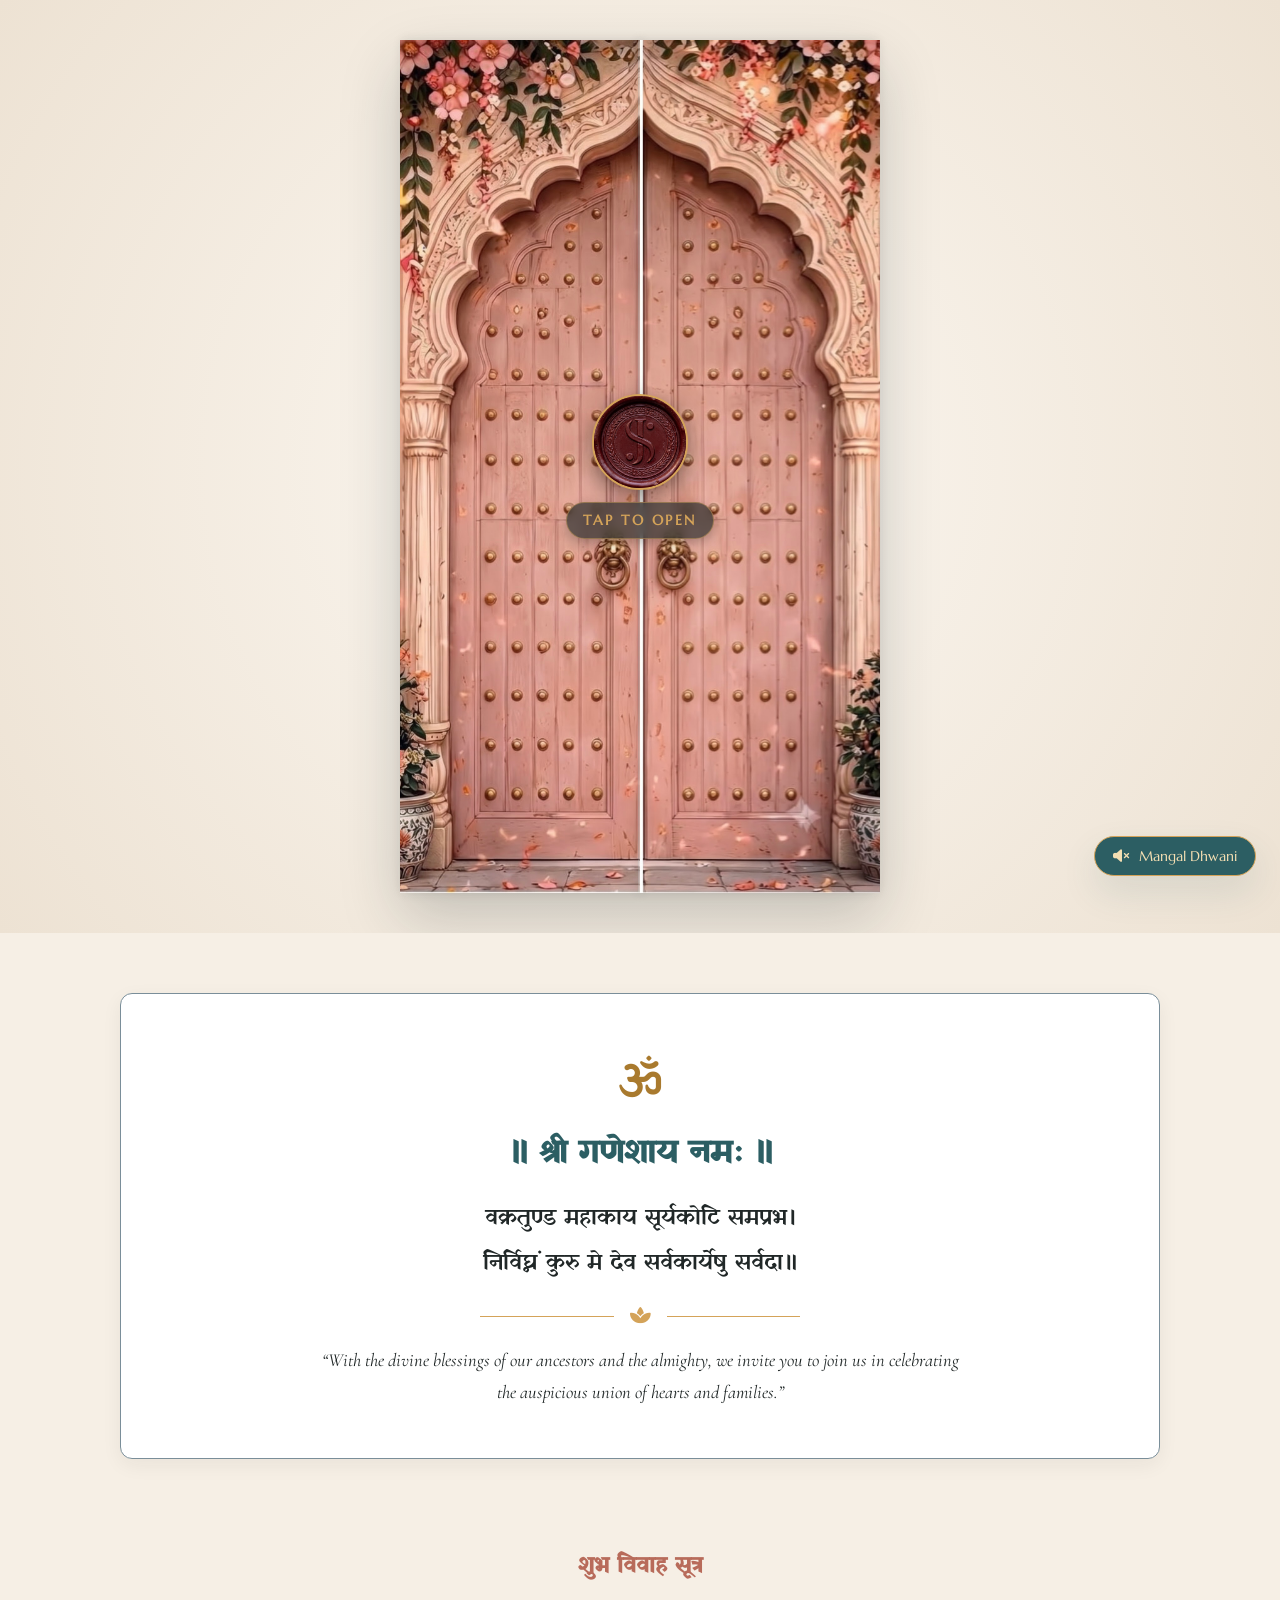
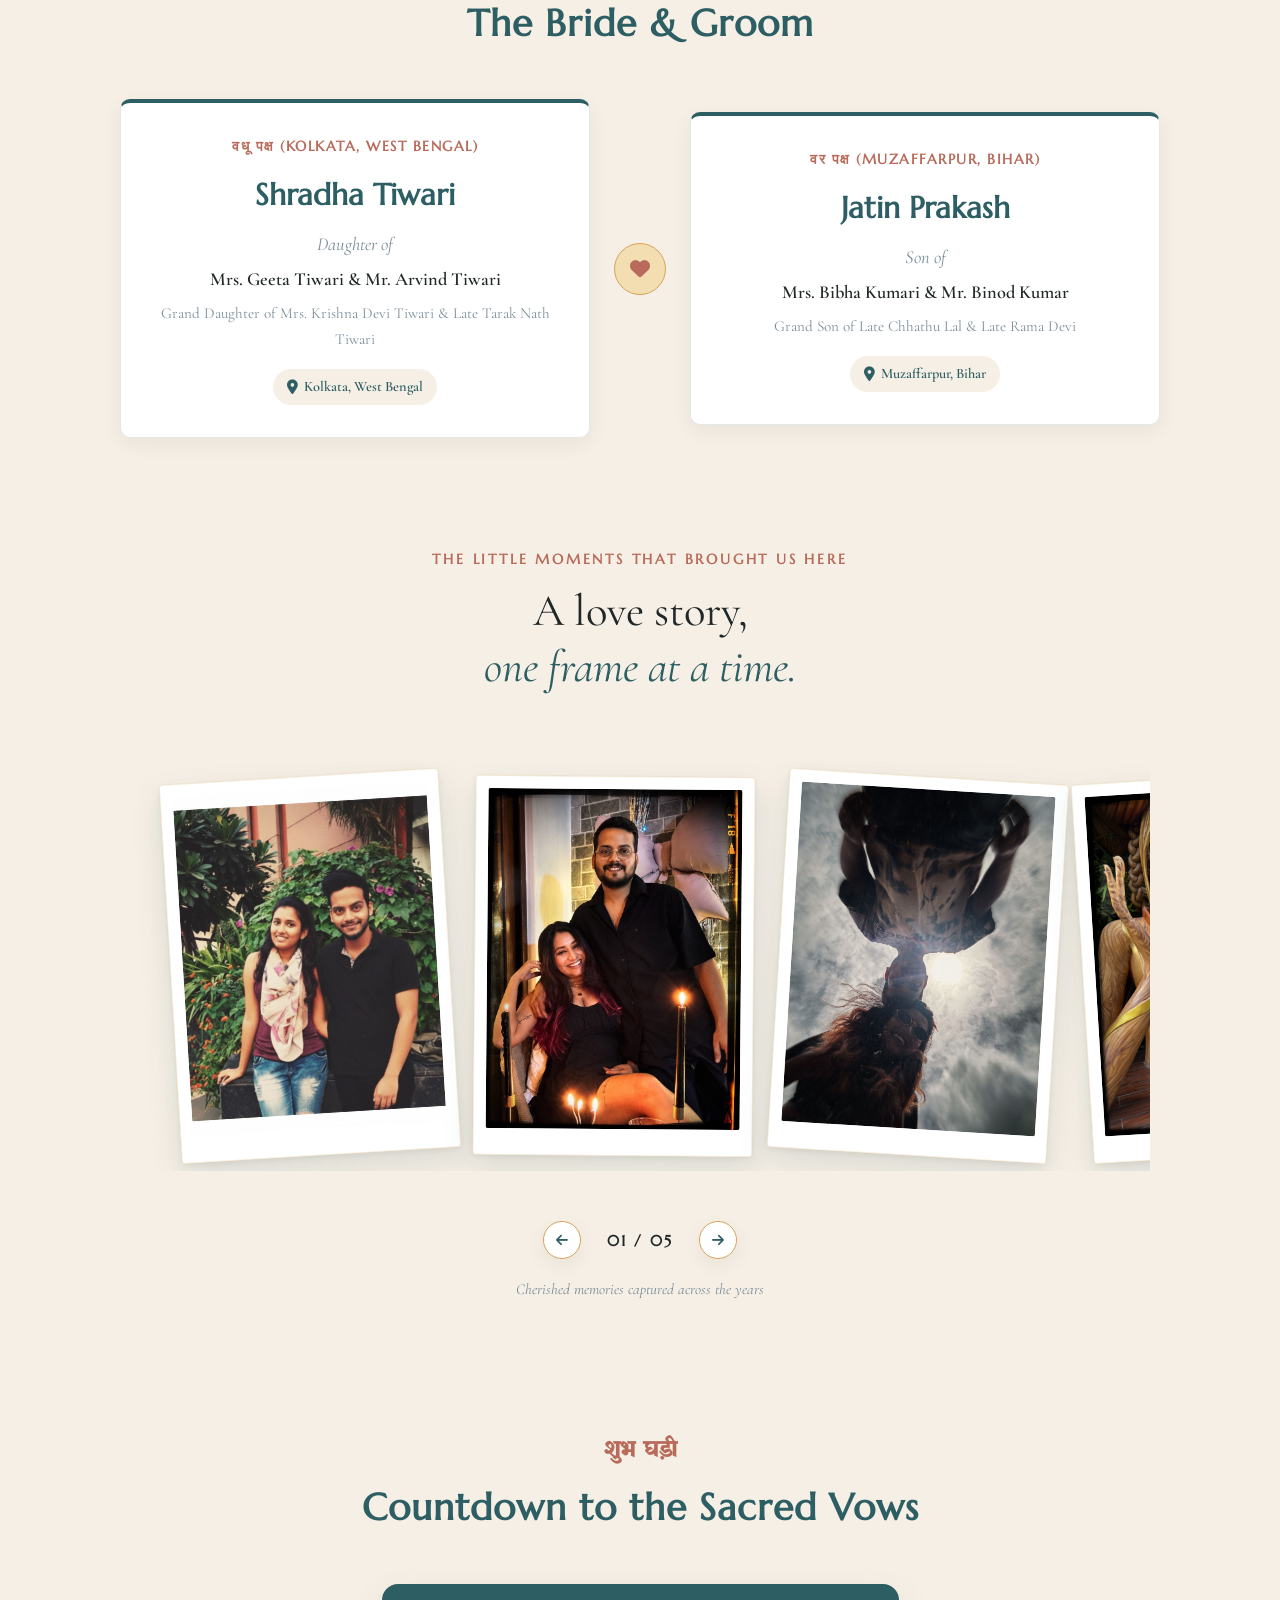
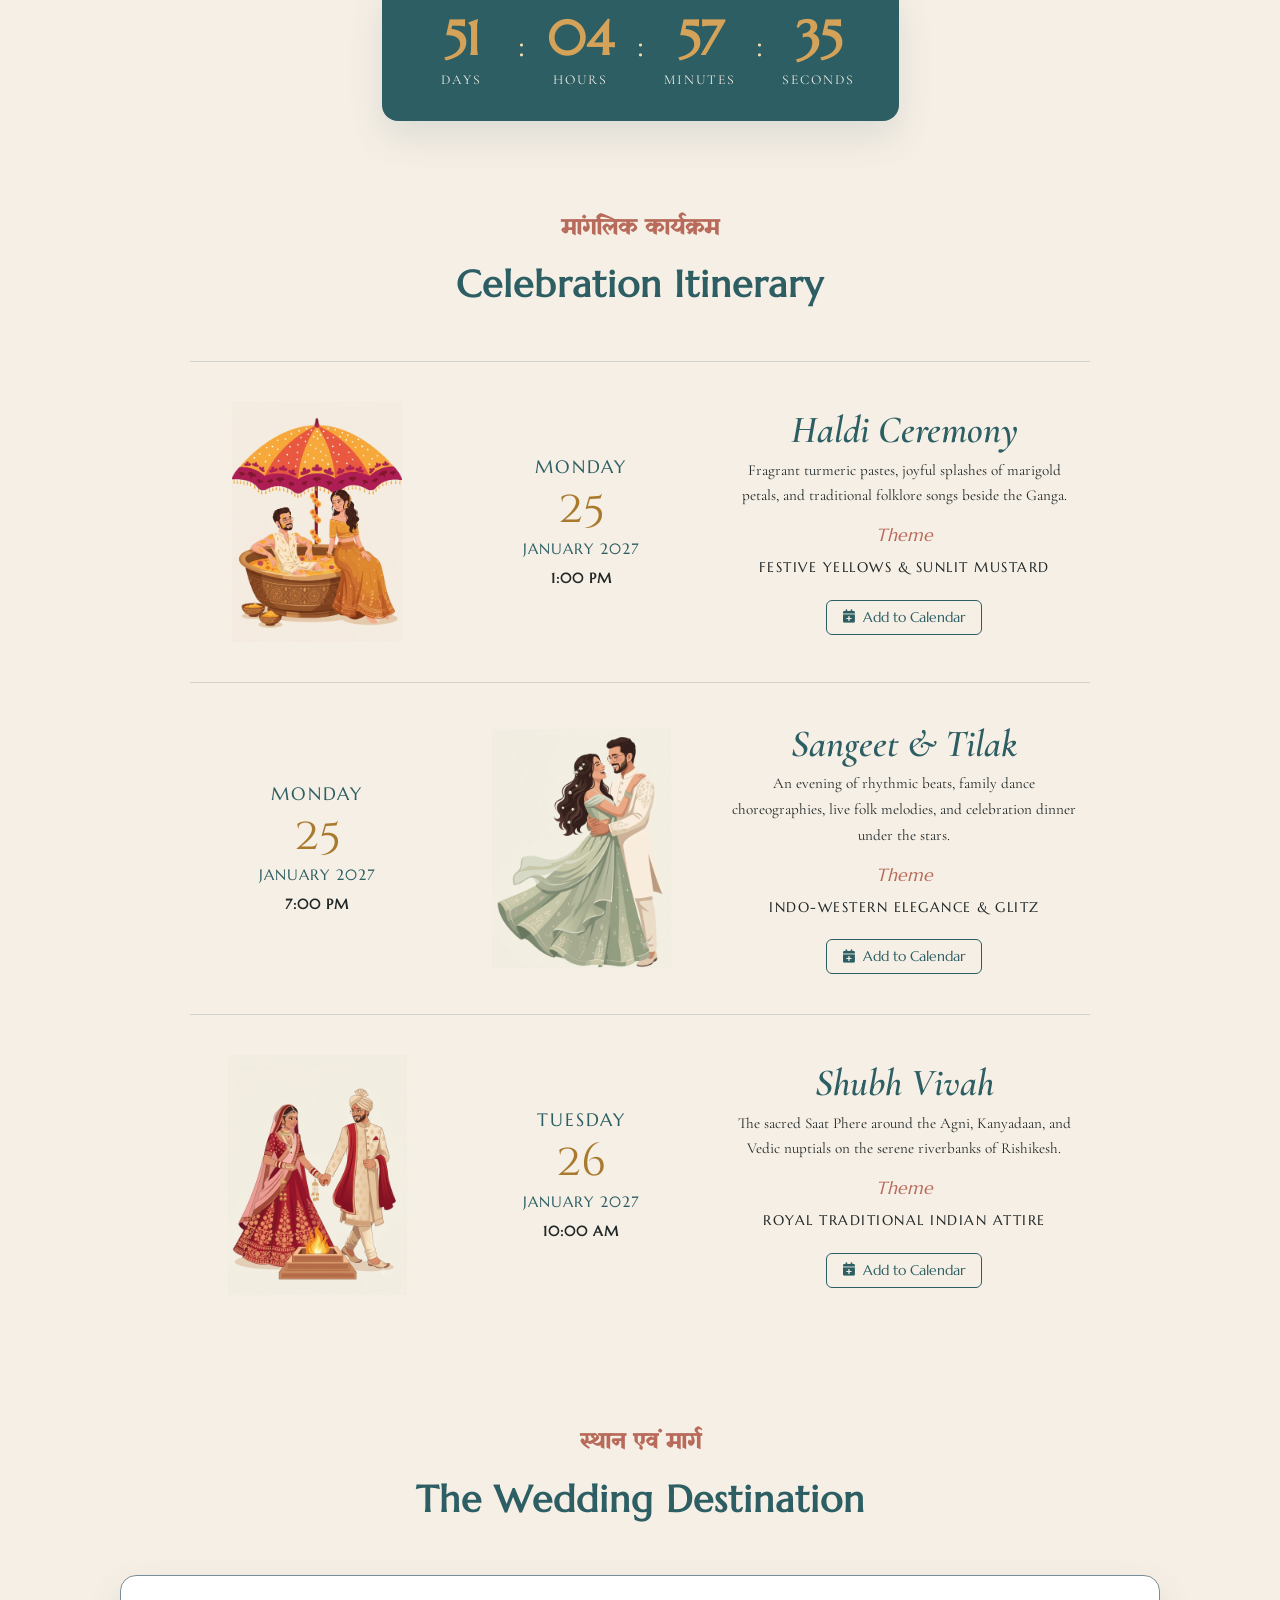
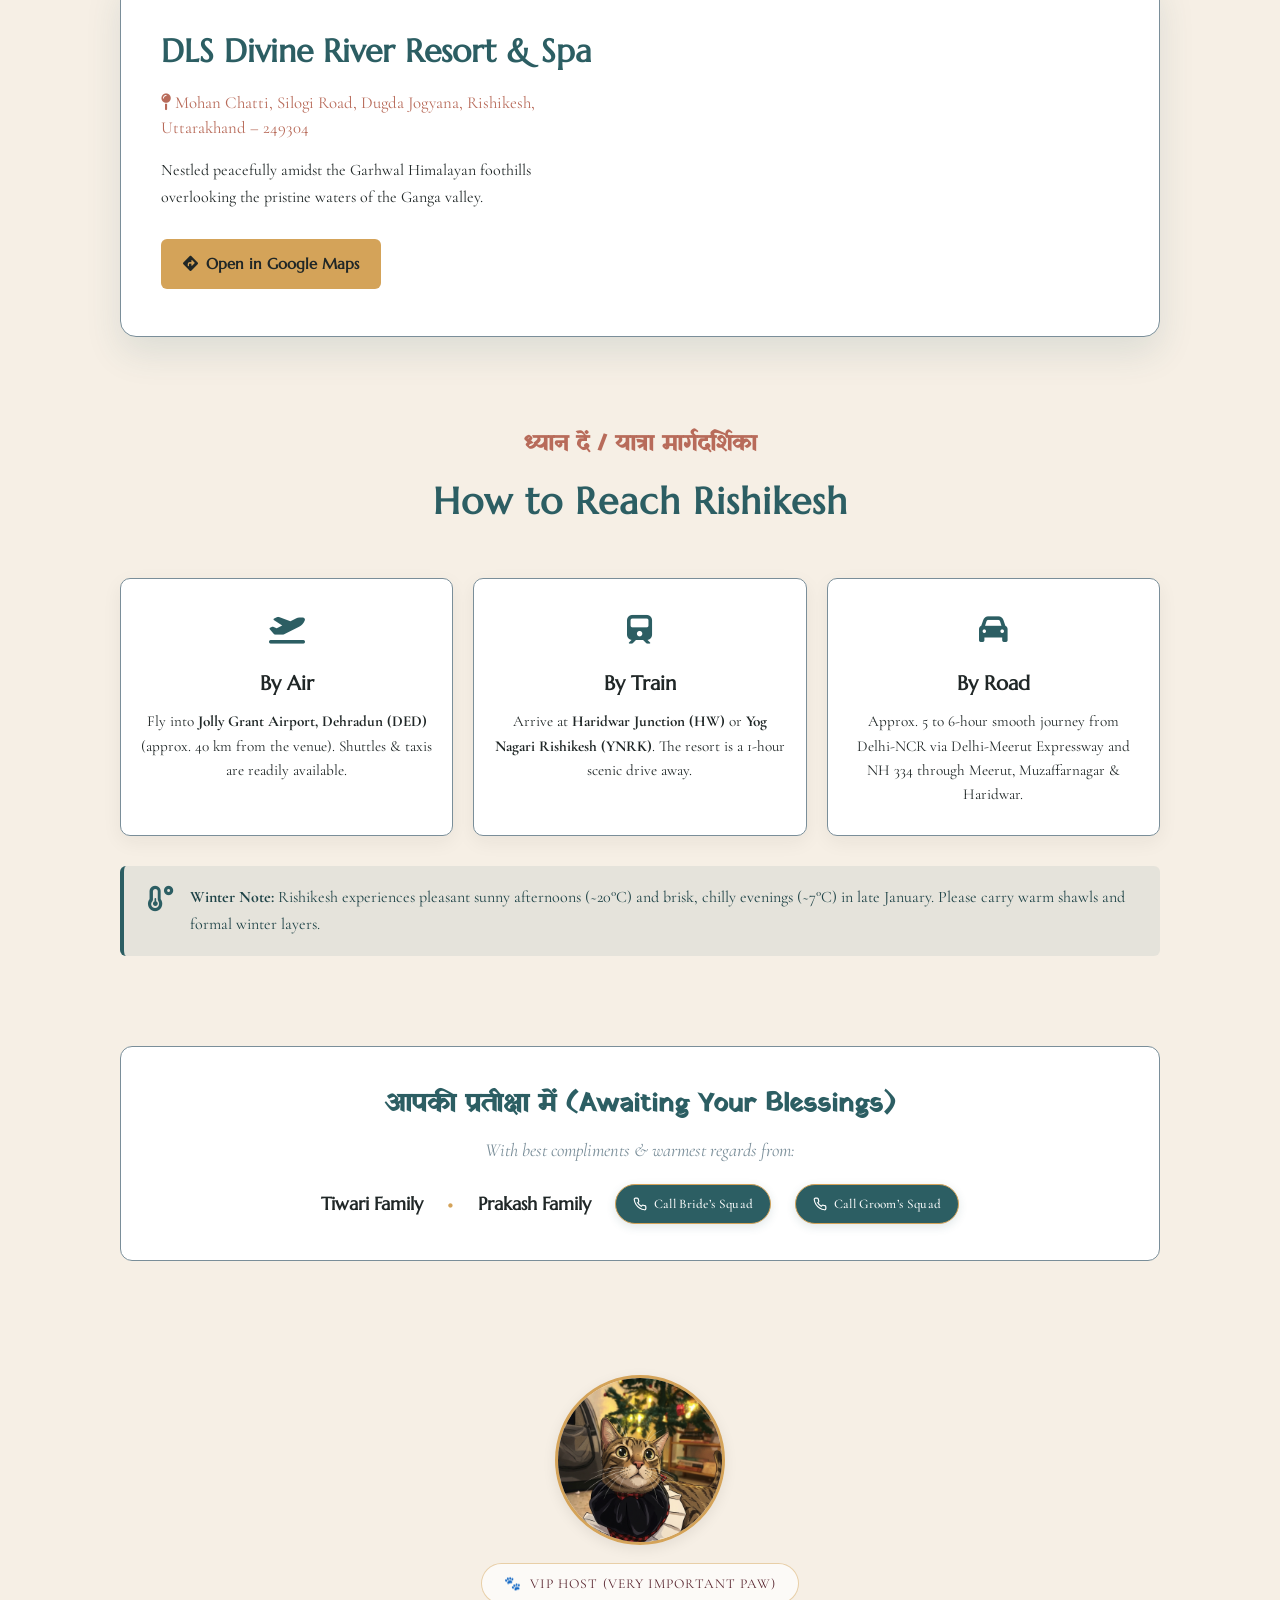
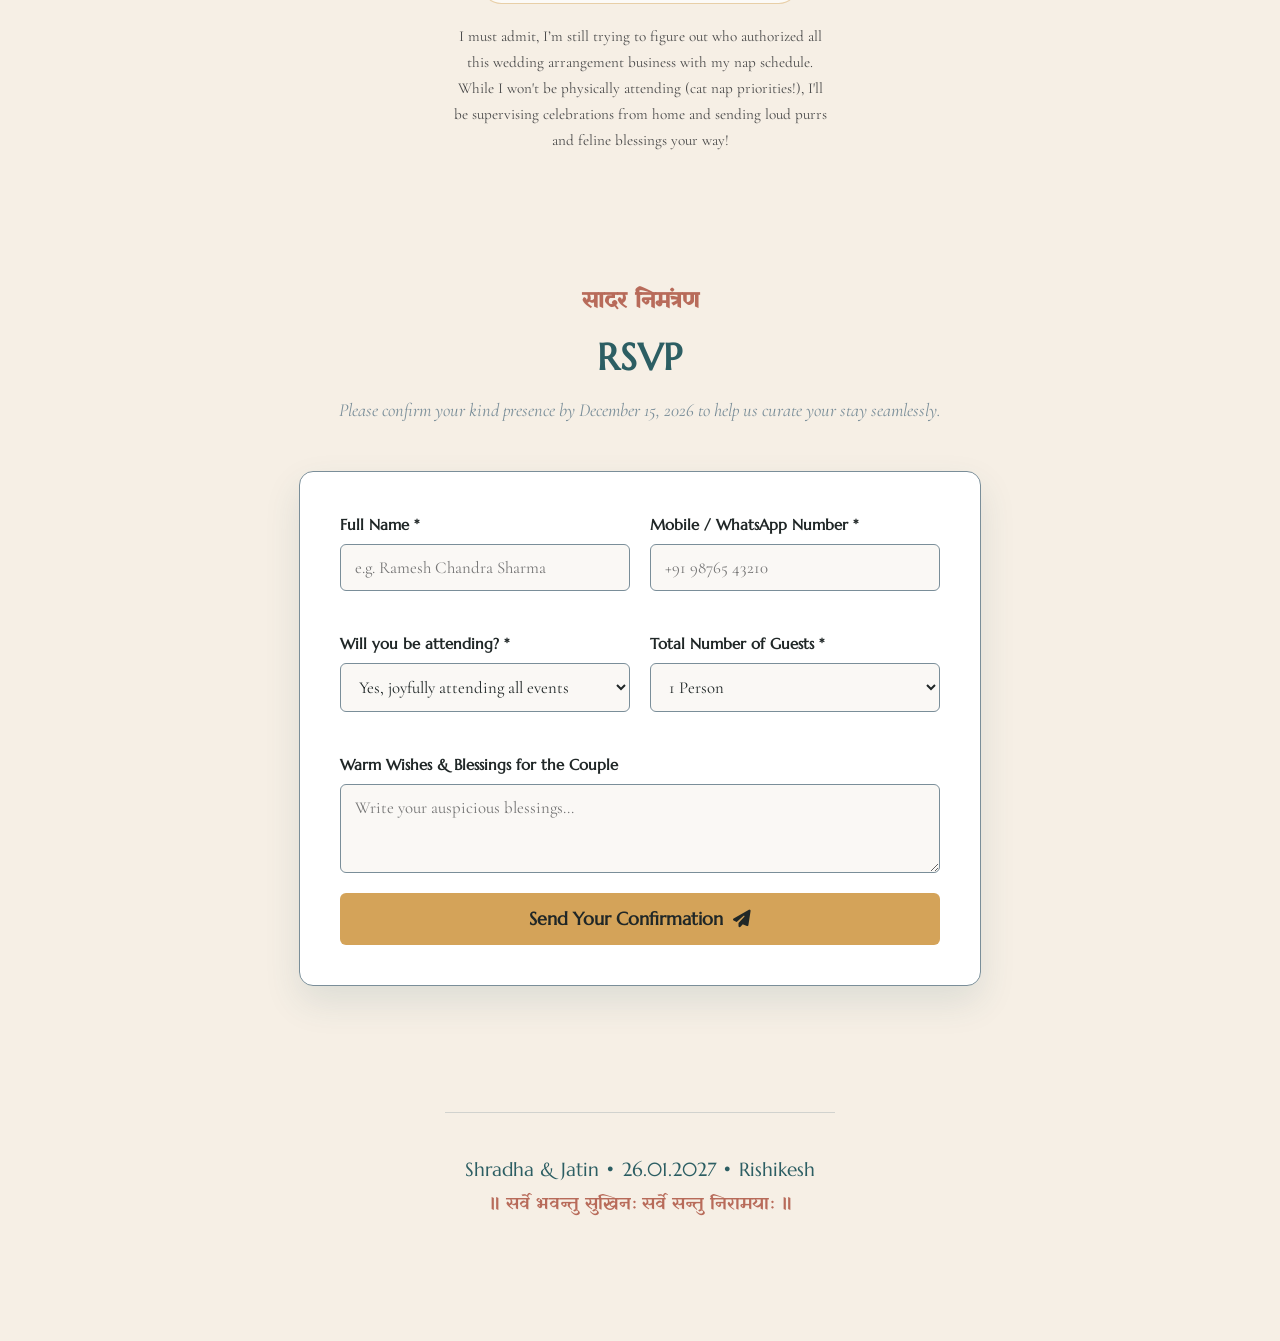
==== commit b8e6af06: "Remove Tiwari and Prakash family titles from HTML" ====
--- a/index.html
+++ b/index.html
@@ -402,13 +402,8 @@
           <div class="fam-col">
             <strong>Prakash Family</strong>
           </div>
-        </div>
-      </div>
-    </section>
-    <div class="family-squad-grid">
-  <!-- Bride's Side -->
+          <!-- Bride's Side -->
   <div class="family-column">
-    <p class="family-title">Tiwari Family</p>
     <a href="tel:+917980343540" class="squad-btn" onclick="downloadSquadVCard(event, 'bride')">
       <svg width="14" height="14" viewBox="0 0 24 24" fill="none" stroke="currentColor" stroke-width="2" stroke-linecap="round" stroke-linejoin="round" aria-hidden="true">
         <path d="M22 16.92v3a2 2 0 0 1-2.18 2 19.79 19.79 0 0 1-8.63-3.07 19.5 19.5 0 0 1-6-6 19.79 19.79 0 0 1-3.07-8.67A2 2 0 0 1 4.11 2h3a2 2 0 0 1 2 1.72 12.84 12.84 0 0 0 .7 2.81 2 2 0 0 1-.45 2.11L8.09 9.91a16 16 0 0 0 6 6l1.27-1.27a2 2 0 0 1 2.11-.45 12.84 12.84 0 0 0 2.81.7A2 2 0 0 1 22 16.92z"/>
@@ -419,7 +414,6 @@
 
   <!-- Groom's Side -->
   <div class="family-column">
-    <p class="family-title">Prakash Family</p>
     <a href="tel:+918005845427" class="squad-btn" onclick="downloadSquadVCard(event, 'groom')">
       <svg width="14" height="14" viewBox="0 0 24 24" fill="none" stroke="currentColor" stroke-width="2" stroke-linecap="round" stroke-linejoin="round" aria-hidden="true">
         <path d="M22 16.92v3a2 2 0 0 1-2.18 2 19.79 19.79 0 0 1-8.63-3.07 19.5 19.5 0 0 1-6-6 19.79 19.79 0 0 1-3.07-8.67A2 2 0 0 1 4.11 2h3a2 2 0 0 1 2 1.72 12.84 12.84 0 0 0 .7 2.81 2 2 0 0 1-.45 2.11L8.09 9.91a16 16 0 0 0 6 6l1.27-1.27a2 2 0 0 1 2.11-.45 12.84 12.84 0 0 0 2.81.7A2 2 0 0 1 22 16.92z"/>
@@ -428,6 +422,11 @@
     </a>
   </div>
 </div>
+        </div>
+      </div>
+    </section>
+    <div class="family-squad-grid">
+  
 
     <!-- Section: Special Invitation from Ace -->
     <section class="vip-host-container">
--- a/style.css
+++ b/style.css
@@ -1170,7 +1170,65 @@
   color: var(--color-diya-gold);
   font-size: 1.4rem;
 }
-
+.family-squad-grid {
+  display: flex;
+  justify-content: center;
+  align-items: flex-start;
+  gap: 2.25rem;
+  margin-top: 1.25rem;
+  flex-wrap: wrap;
+}
+
+.family-column {
+  display: flex;
+  flex-direction: column;
+  align-items: center;
+  gap: 0.65rem;
+  min-width: 155px;
+}
+
+.family-title {
+  font-weight: 600;
+  font-size: 1.05rem;
+  color: #202727; /* Riverbed Charcoal */
+  margin: 0;
+}
+
+.squad-btn {
+  display: inline-flex;
+  align-items: center;
+  justify-content: center;
+  gap: 7px;
+  padding: 0.5rem 1.05rem;
+  background-color: #2C5E63; /* Ganga Teal */
+  color: #FFFFFF !important;
+  text-decoration: none;
+  font-size: 0.82rem;
+  font-weight: 500;
+  letter-spacing: 0.3px;
+  border-radius: 999px;
+  border: 1px solid #D4A359; /* Diya Gold accent border */
+  box-shadow: 0 3px 10px rgba(44, 94, 99, 0.14);
+  transition: background-color 0.2s ease, transform 0.2s ease;
+}
+
+.squad-btn:hover {
+  background-color: #B86B5A; /* Temple Terracotta hover */
+  transform: translateY(-1px);
+}
+
+@media (max-width: 420px) {
+  .family-squad-grid {
+    gap: 1.25rem;
+  }
+  .family-column {
+    min-width: 135px;
+  }
+  .squad-btn {
+    padding: 0.45rem 0.85rem;
+    font-size: 0.78rem;
+  }
+}
 /* Pet Invitation Section (Ace) */
 .vip-host-container {
   display: flex;
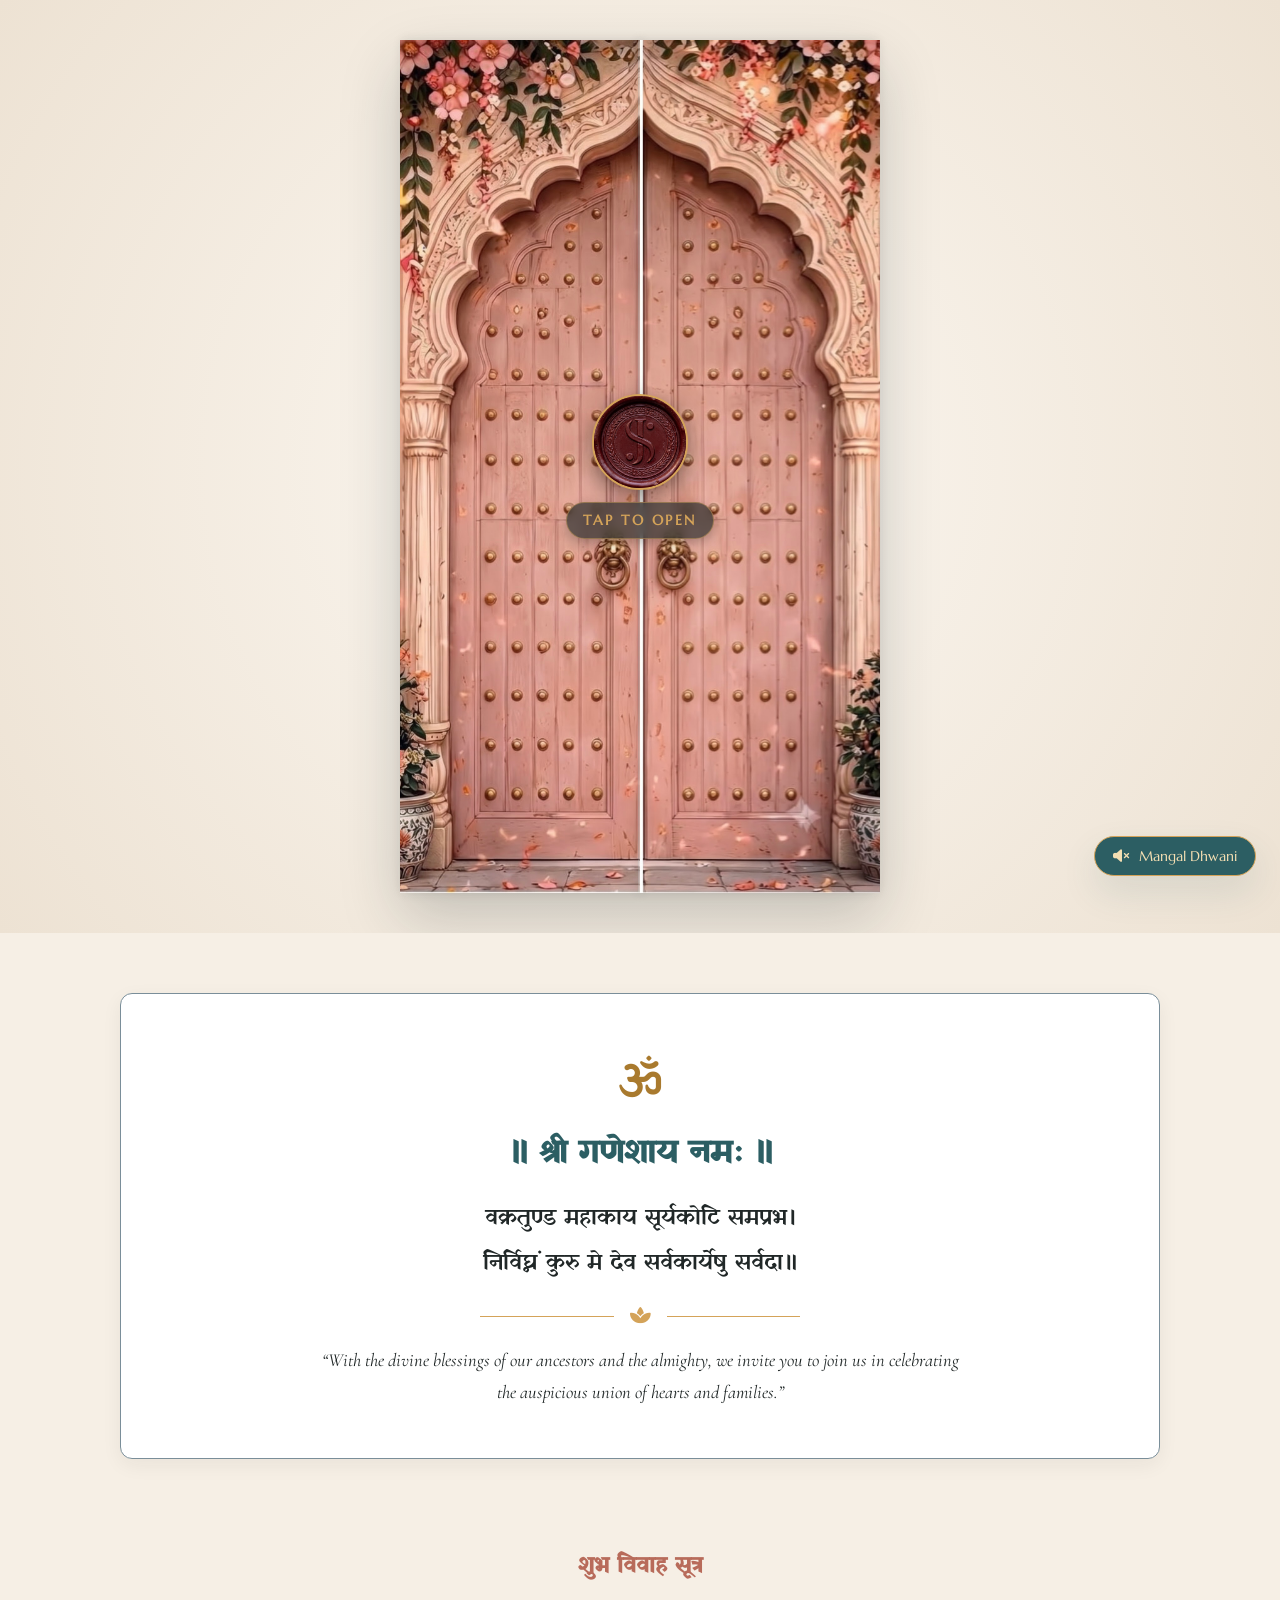
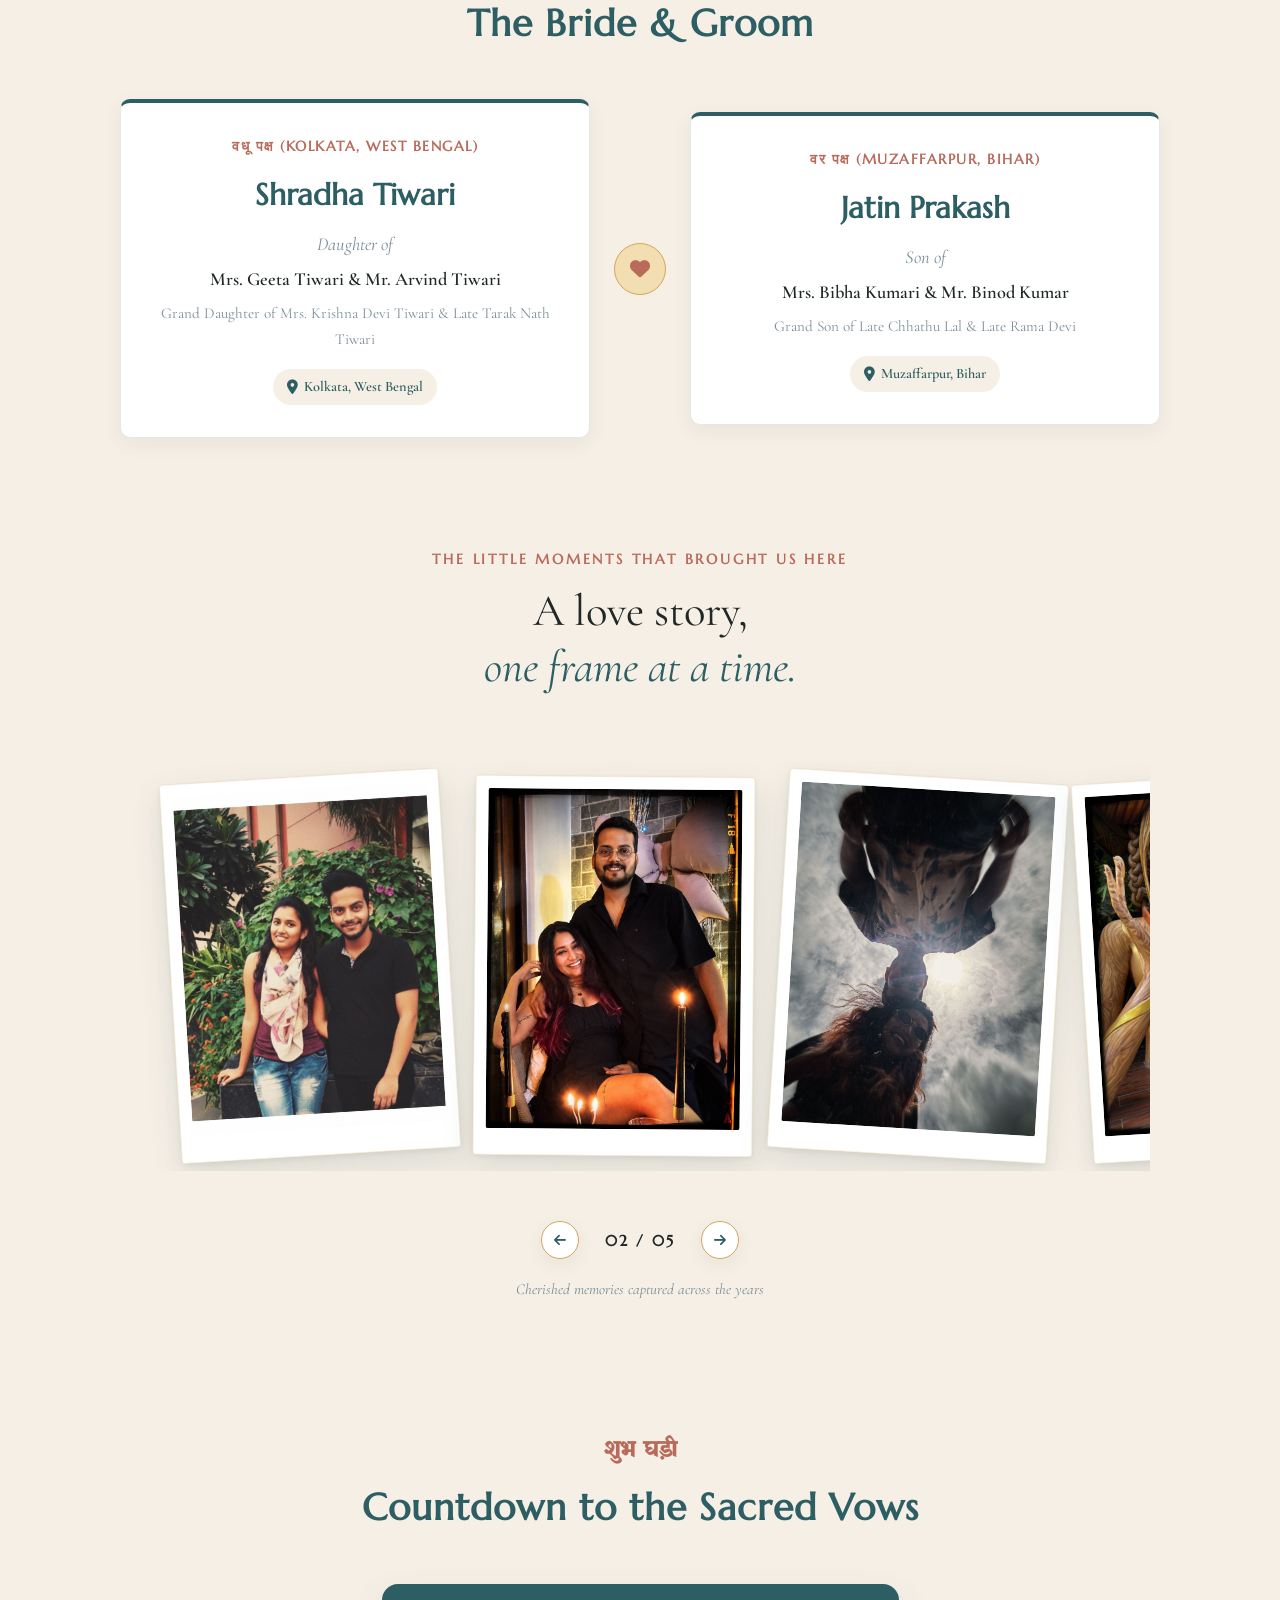
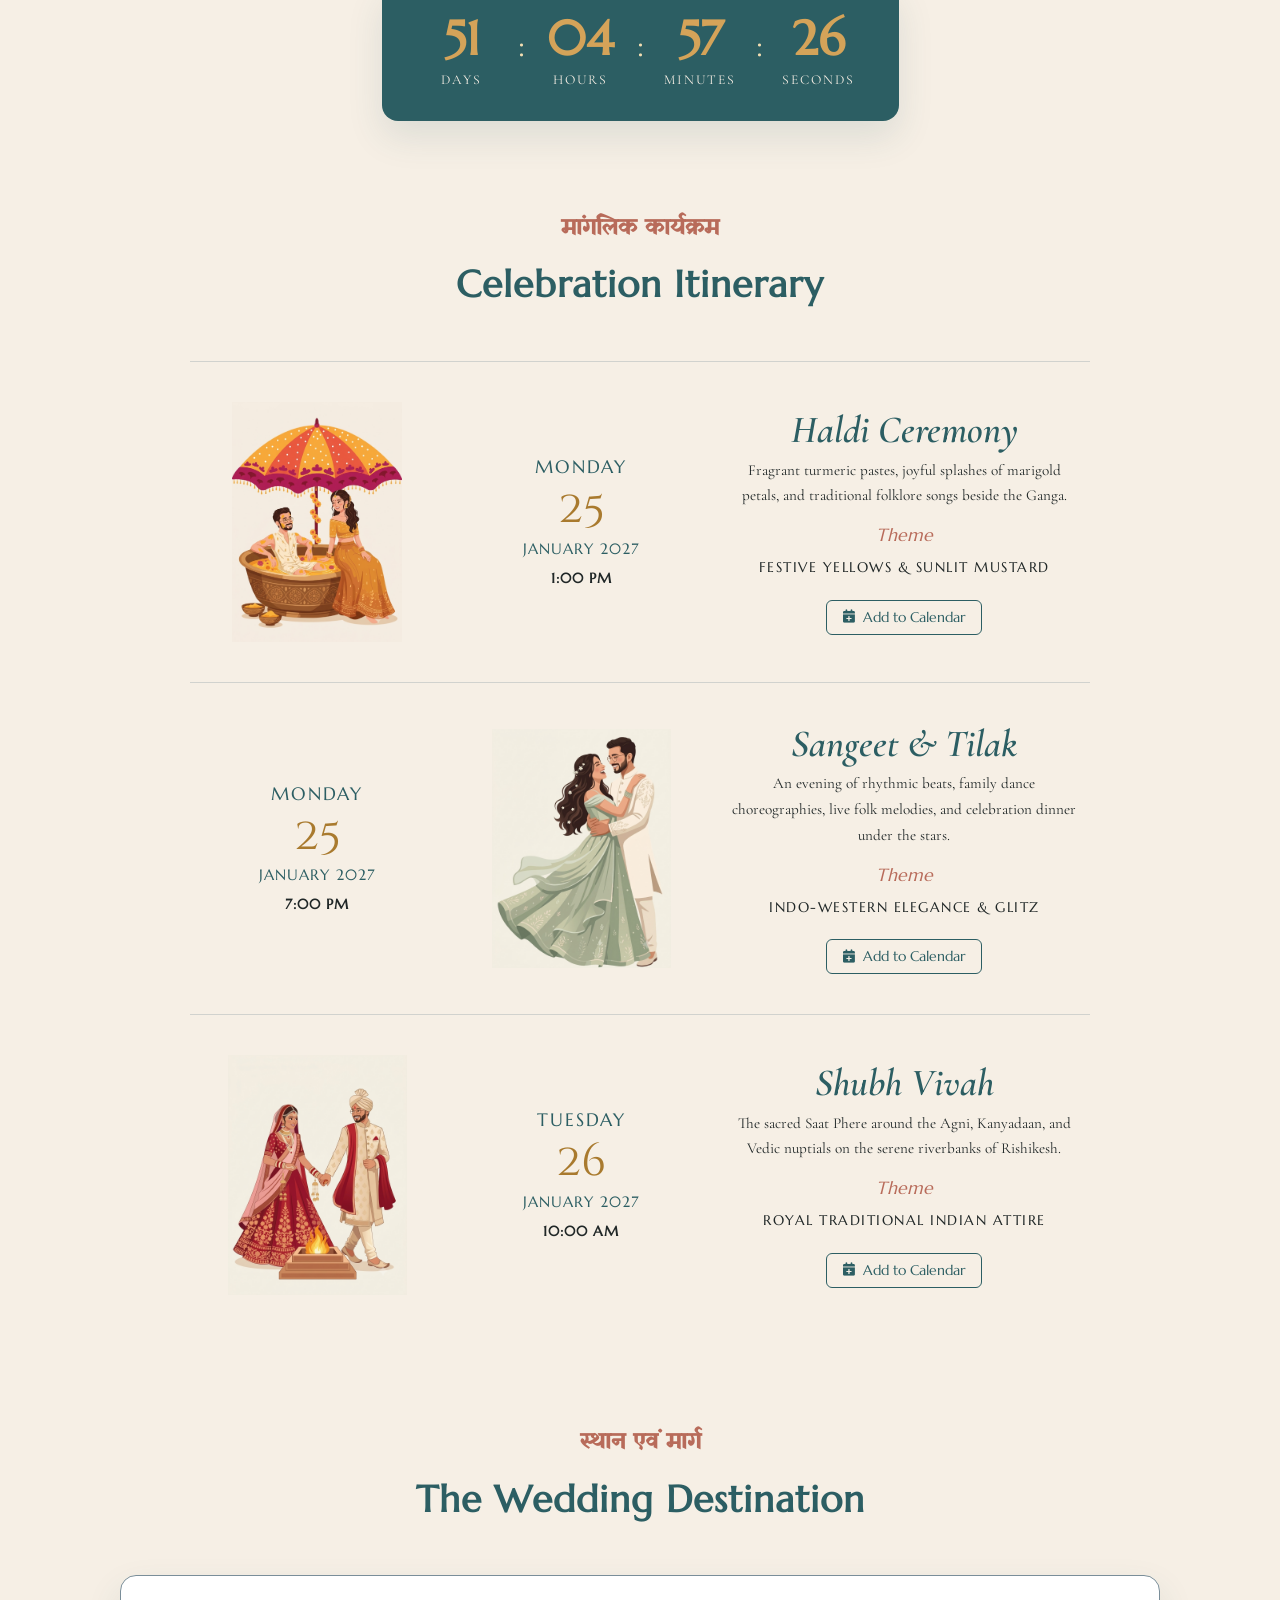
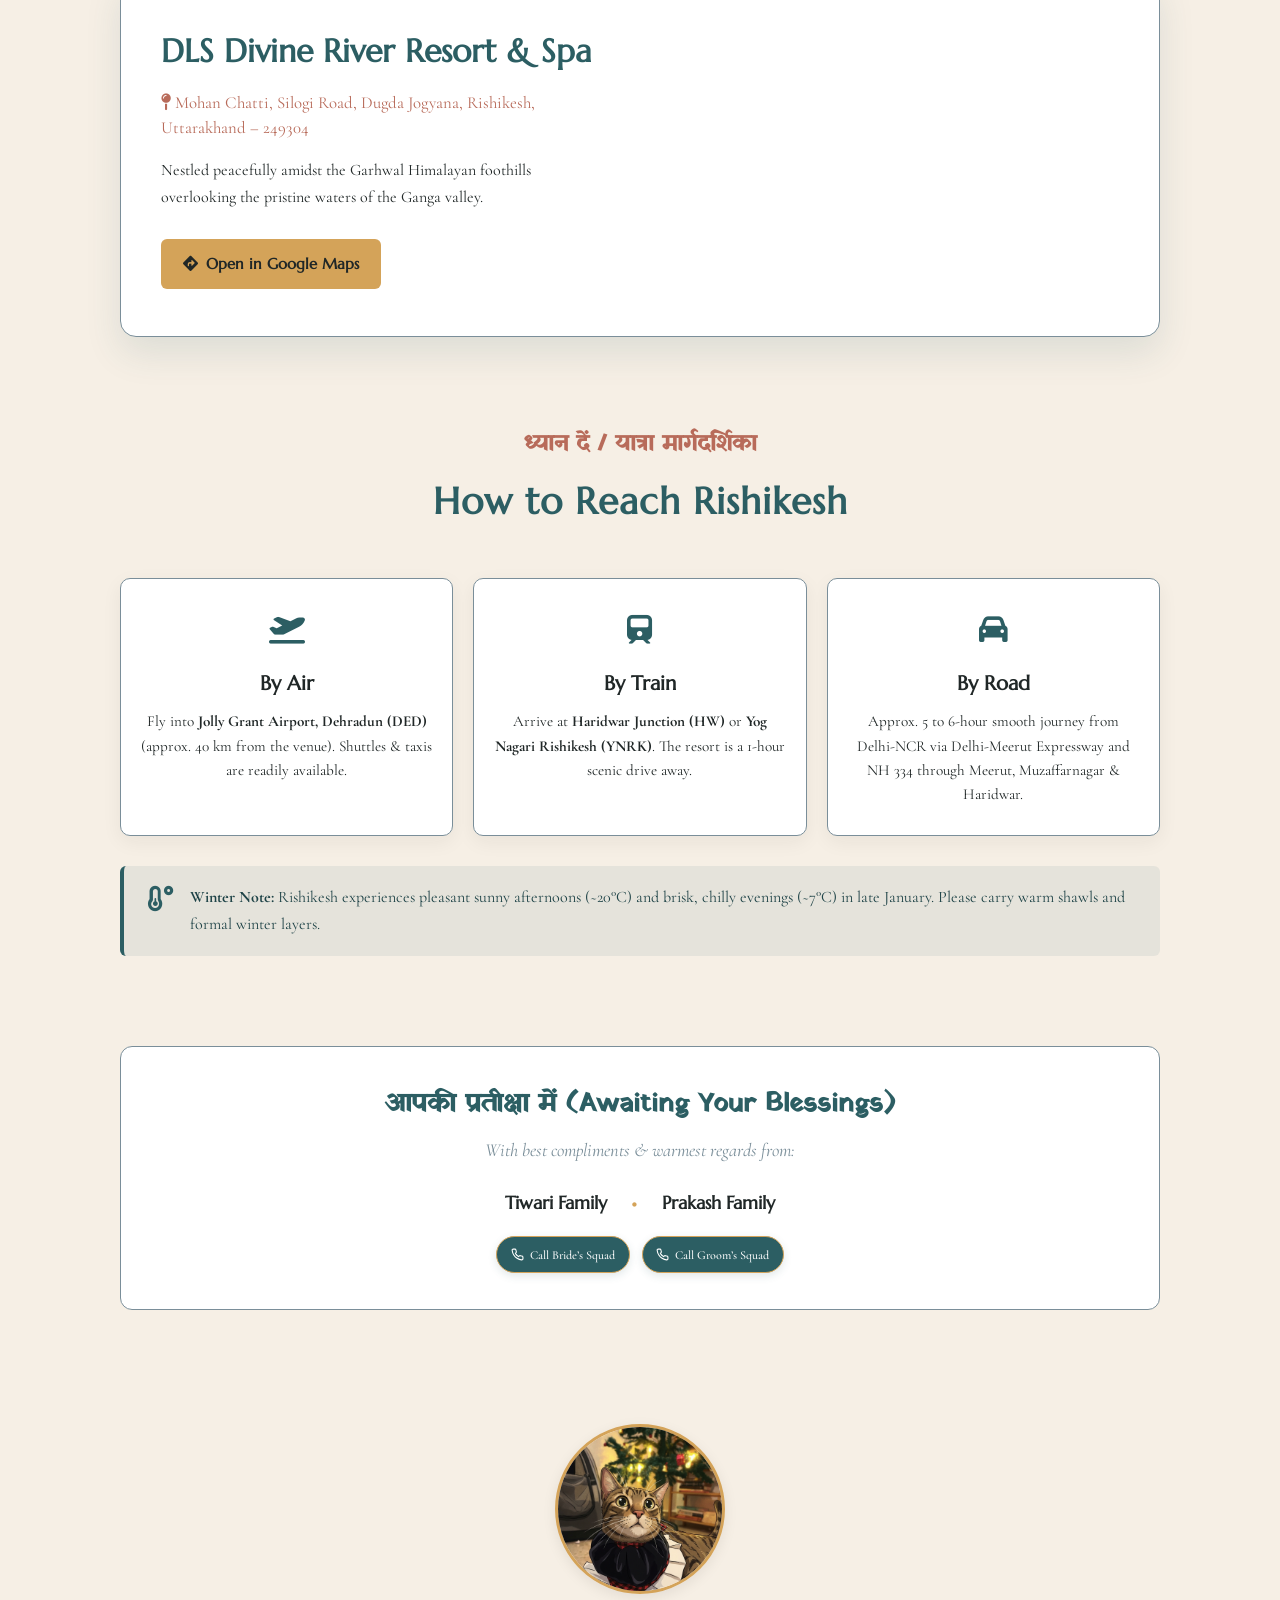
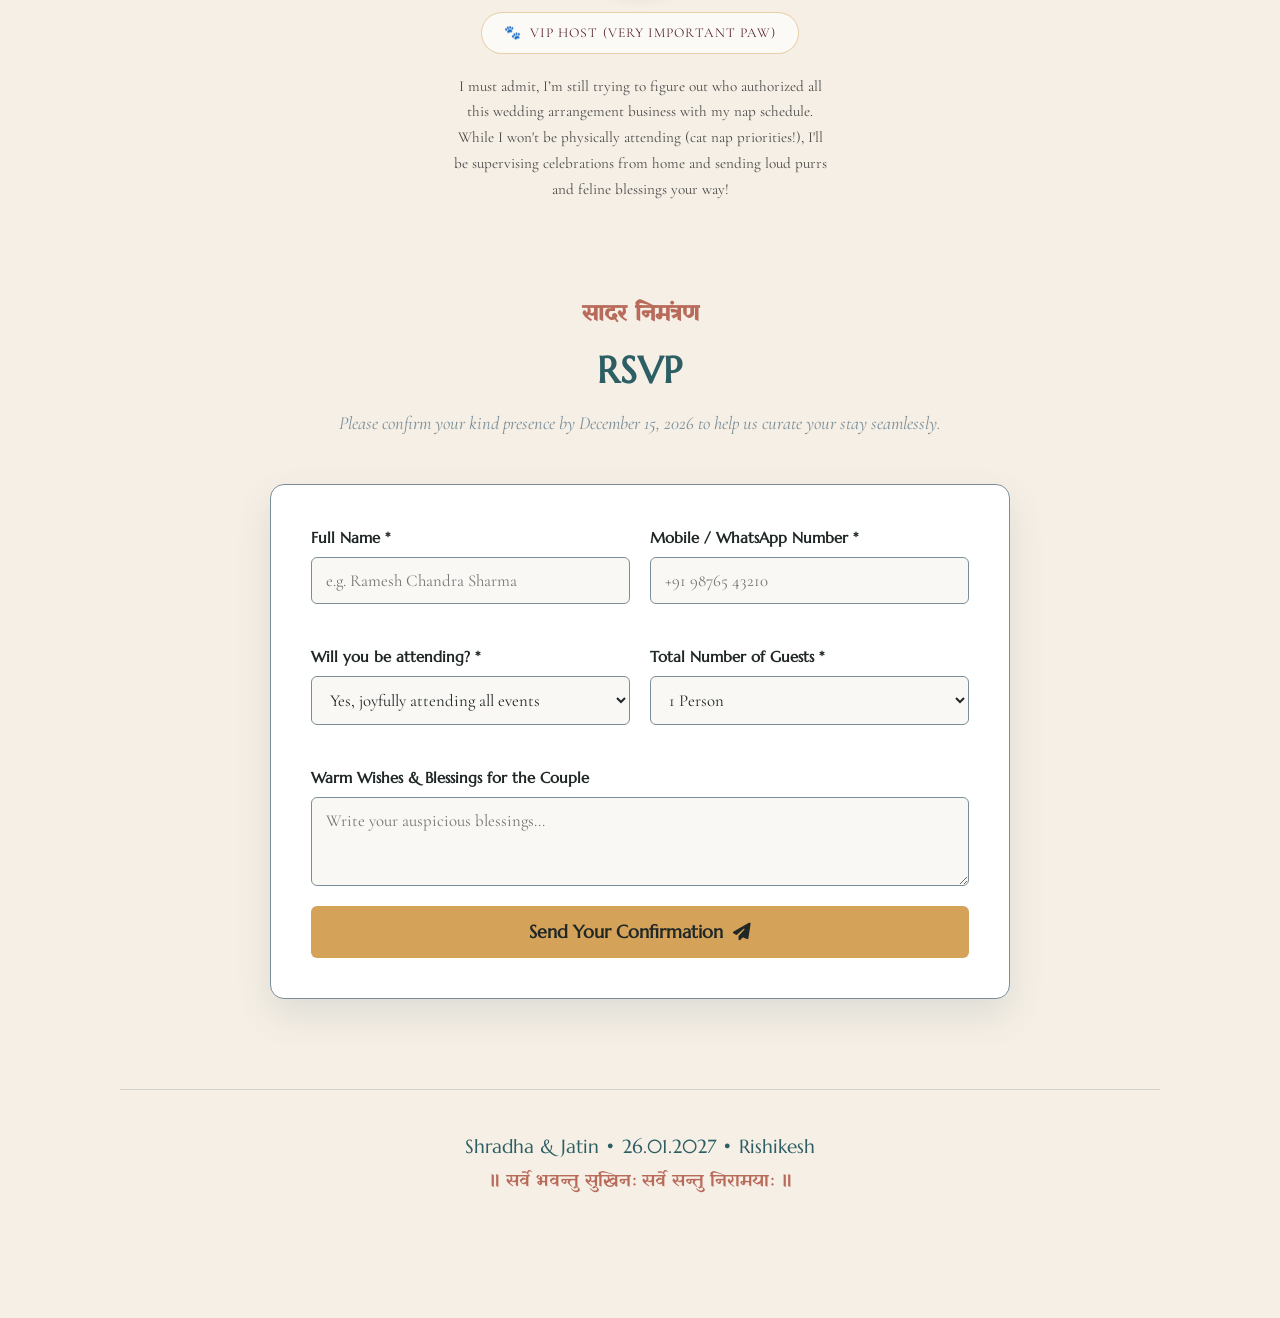
==== commit 3788274a: "Refactor comments for HTML structure clarity Updated comments for better organization and clarity th" ====
--- a/index.html
+++ b/index.html
@@ -30,7 +30,9 @@
 </head>
 <body>
 
-  <!-- Audio Background Player & Toggle -->
+  <!-- ============================================== -->
+  <!-- AUDIO BACKGROUND PLAYER & TOGGLE               -->
+  <!-- ============================================== -->
   <audio id="weddingAudio" src="assets/wedding-ambient.mp3" preload="none" loop></audio>
   <button id="audioToggle" class="audio-control-btn" aria-label="Toggle Wedding Music">
     <i class="fa-solid fa-volume-xmark" id="audioIcon"></i>
@@ -50,9 +52,11 @@
           <div class="ghats-overlay-gradient"></div>
           
           <div class="reveal-content-container">
+            <!-- Top Invocation, Teal Ganesh Icon & Dynamic Guest Banner -->
             <div>
               <span class="vedic-mini-title">॥ श्री गणेशाय नमः ॥</span>
               <div class="ganesh-icon-teal" role="img" aria-label="Lord Ganesha motif"></div>
+              
               <!-- Personalized Guest Greeting Banner (Populated via URL params) -->
               <div id="personalizedGuestBanner" class="personalized-guest-banner" style="display: none;">
                 <span class="guest-salutation" id="guestGreetingDisplay"></span>
@@ -60,6 +64,7 @@
               </div>
             </div>
             
+            <!-- Couple Names -->
             <div class="names-block">
               <h1 class="couple-hero-names">
                 <span class="bride-name">Shradha</span>
@@ -67,13 +72,18 @@
                 <span class="groom-name">Jatin</span>
               </h1>
             </div>
-            <p class="wedding-date-tagline">25th-26th January 2027 • Rishikesh, Uttarakhand</p>
-
-            <div class="hero-hashtag-wrapper">
-            <p class="hero-hashtag">#PyaarKa<span class="hashtag-hindi">जश्र</span>n</p>
-            <p class="hero-tagline">Two names, one love story, and a lifetime of celebration</p>
+
+            <!-- Date, Venue & Official Wedding Hashtag -->
+            <div>
+              <p class="wedding-date-tagline">25th-26th January 2027 • Rishikesh, Uttarakhand</p>
+
+              <div class="hero-hashtag-wrapper">
+                <p class="hero-hashtag">#PyaarKa<span class="hashtag-hindi">जश्र</span>n</p>
+                <p class="hero-tagline">Two names, one love story, and a lifetime of celebration</p>
+              </div>
             </div>
             
+            <!-- Scroll Down CTA -->
             <a href="#mangalacharan" class="explore-details-btn">
               <span>View Wedding Details</span>
               <i class="fa-solid fa-angle-down"></i>
@@ -81,7 +91,7 @@
           </div>
         </div>
 
-        <!-- LAYER 3: 3D GATEFOLD FLAPS  -->
+        <!-- LAYER 3: 3D GATEFOLD FLAPS -->
         <div class="gatefold-flap left-flap" id="leftFlap">
           <img src="assets/right-flap.jpg" alt="West Bengal Flap" class="flap-artwork-img" fetchpriority="high">
         </div>
@@ -109,7 +119,9 @@
   <!-- ============================================== -->
   <main class="wedding-site-body" id="siteBody">
 
-    <!-- Section 1: Vedic Mangalacharan -->
+    <!-- ============================================ -->
+    <!-- SECTION 1: VEDIC MANGALACHARAN               -->
+    <!-- ============================================ -->
     <section class="section-container mangalacharan-section" id="mangalacharan">
       <div class="om-symbol-header">
         <i class="fa-solid fa-om"></i>
@@ -129,7 +141,9 @@
       </p>
     </section>
 
-    <!-- Section 2: Couple Lineage & Family -->
+    <!-- ============================================ -->
+    <!-- SECTION 2: COUPLE LINEAGE & FAMILY           -->
+    <!-- ============================================ -->
     <section class="section-container lineage-section" id="lineage">
       <div class="section-heading-wrap">
         <h3 class="sub-heading-kalyanam">शुभ विवाह सूत्र</h3>
@@ -137,6 +151,7 @@
       </div>
 
       <div class="lineage-dual-grid">
+        <!-- Bride Card -->
         <div class="family-card bride-card">
           <div class="card-accent-tag">वधू पक्ष (Kolkata, West Bengal)</div>
           <h3 class="member-name">Shradha Tiwari</h3>
@@ -148,18 +163,20 @@
           </div>
         </div>
 
+        <!-- Center Heart Emblem -->
         <div class="lineage-center-emblem">
           <div class="sacred-knot-emblem">
             <i class="fa-solid fa-heart"></i>
           </div>
         </div>
 
+        <!-- Groom Card -->
         <div class="family-card groom-card">
           <div class="card-accent-tag">वर पक्ष (Muzaffarpur, Bihar)</div>
           <h3 class="member-name">Jatin Prakash</h3>
           <p class="kinship-relation">Son of</p>
           <p class="parent-names">Mrs. Bibha Kumari & Mr. Binod Kumar</p>
-          <p class="grandparent-names">Grand Son of Late Chhathu Lal & Late Rama Devi </p>
+          <p class="grandparent-names">Grand Son of Late Chhathu Lal & Late Rama Devi</p>
           <div class="hometown-pill">
             <i class="fa-solid fa-location-dot"></i> Muzaffarpur, Bihar
           </div>
@@ -167,7 +184,9 @@
       </div>
     </section>
 
-    <!-- Section: Couple Gallery / Moments Carousel -->
+    <!-- ============================================ -->
+    <!-- SECTION 2B: COUPLE GALLERY / MOMENTS         -->
+    <!-- ============================================ -->
     <section class="section-container moments-section" id="moments">
       <div class="moments-header-wrap">
         <span class="moments-eyebrow">THE LITTLE MOMENTS THAT BROUGHT US HERE</span>
@@ -217,7 +236,9 @@
       <p class="moments-caption-note">Cherished memories captured across the years</p>
     </section>
     
-    <!-- Section 3: Live Countdown -->
+    <!-- ============================================ -->
+    <!-- SECTION 3: LIVE COUNTDOWN                    -->
+    <!-- ============================================ -->
     <section class="section-container countdown-section" id="countdown">
       <div class="section-heading-wrap">
         <h3 class="sub-heading-kalyanam">शुभ घड़ी</h3>
@@ -247,7 +268,9 @@
       </div>
     </section>
 
-    <!-- Section 4: Event Itinerary -->
+    <!-- ============================================ -->
+    <!-- SECTION 4: EVENT ITINERARY                   -->
+    <!-- ============================================ -->
     <section class="section-container itinerary-section" id="itinerary">
       <div class="section-heading-wrap">
         <h3 class="sub-heading-kalyanam">मांगलिक कार्यक्रम</h3>
@@ -255,6 +278,7 @@
       </div>
 
       <div class="itinerary-list-view">
+        <!-- Event 1: Haldi -->
         <article class="itinerary-row">
           <div class="col-icon">
             <img src="assets/Haldi-icon.png" alt="Haldi Illustration" class="event-illustration" loading="lazy">
@@ -275,6 +299,7 @@
           </div>
         </article>
 
+        <!-- Event 2: Sangeet -->
         <article class="itinerary-row">
           <div class="col-icon">
             <img src="assets/Sangeet-icon.png" alt="Sangeet Illustration" class="event-illustration" loading="lazy">
@@ -295,6 +320,7 @@
           </div>
         </article>
 
+        <!-- Event 3: Shubh Vivah -->
         <article class="itinerary-row">
           <div class="col-icon">
             <img src="assets/wedding-icon.png" alt="Wedding Illustration" class="event-illustration" loading="lazy">
@@ -317,7 +343,9 @@
       </div>
     </section>
 
-    <!-- Section 5: Venue & Directions -->
+    <!-- ============================================ -->
+    <!-- SECTION 5: VENUE & DIRECTIONS                -->
+    <!-- ============================================ -->
     <section class="section-container venue-section" id="venue">
       <div class="section-heading-wrap">
         <h3 class="sub-heading-kalyanam">स्थान एवं मार्ग</h3>
@@ -356,7 +384,9 @@
       </div>
     </section>
 
-    <!-- Section 6: Logistics & Travel Guide -->
+    <!-- ============================================ -->
+    <!-- SECTION 6: LOGISTICS & TRAVEL GUIDE          -->
+    <!-- ============================================ -->
     <section class="section-container logistics-section" id="travel">
       <div class="section-heading-wrap">
         <h3 class="sub-heading-kalyanam">ध्यान दें / यात्रा मार्गदर्शिका</h3>
@@ -389,11 +419,15 @@
       </div>
     </section>
 
-    <!-- Section 7: Warm Wishes & Family Tributes -->
+    <!-- ============================================ -->
+    <!-- SECTION 7: WARM WISHES & FAMILY SQUAD CALLS  -->
+    <!-- ============================================ -->
     <section class="section-container tributes-section" id="tributes">
       <div class="well-wishers-box">
         <h3 class="wishes-title">आपकी प्रतीक्षा में (Awaiting Your Blessings)</h3>
         <p class="compliments-text">With best compliments & warmest regards from:</p>
+
+        <!-- Row 1: Family Names -->
         <div class="compliment-families">
           <div class="fam-col">
             <strong>Tiwari Family</strong>
@@ -402,36 +436,35 @@
           <div class="fam-col">
             <strong>Prakash Family</strong>
           </div>
-          <!-- Bride's Side -->
-  <div class="family-column">
-    <a href="tel:+917980343540" class="squad-btn" onclick="downloadSquadVCard(event, 'bride')">
-      <svg width="14" height="14" viewBox="0 0 24 24" fill="none" stroke="currentColor" stroke-width="2" stroke-linecap="round" stroke-linejoin="round" aria-hidden="true">
-        <path d="M22 16.92v3a2 2 0 0 1-2.18 2 19.79 19.79 0 0 1-8.63-3.07 19.5 19.5 0 0 1-6-6 19.79 19.79 0 0 1-3.07-8.67A2 2 0 0 1 4.11 2h3a2 2 0 0 1 2 1.72 12.84 12.84 0 0 0 .7 2.81 2 2 0 0 1-.45 2.11L8.09 9.91a16 16 0 0 0 6 6l1.27-1.27a2 2 0 0 1 2.11-.45 12.84 12.84 0 0 0 2.81.7A2 2 0 0 1 22 16.92z"/>
-      </svg>
-      <span>Call Bride’s Squad</span>
-    </a>
-  </div>
-
-  <!-- Groom's Side -->
-  <div class="family-column">
-    <a href="tel:+918005845427" class="squad-btn" onclick="downloadSquadVCard(event, 'groom')">
-      <svg width="14" height="14" viewBox="0 0 24 24" fill="none" stroke="currentColor" stroke-width="2" stroke-linecap="round" stroke-linejoin="round" aria-hidden="true">
-        <path d="M22 16.92v3a2 2 0 0 1-2.18 2 19.79 19.79 0 0 1-8.63-3.07 19.5 19.5 0 0 1-6-6 19.79 19.79 0 0 1-3.07-8.67A2 2 0 0 1 4.11 2h3a2 2 0 0 1 2 1.72 12.84 12.84 0 0 0 .7 2.81 2 2 0 0 1-.45 2.11L8.09 9.91a16 16 0 0 0 6 6l1.27-1.27a2 2 0 0 1 2.11-.45 12.84 12.84 0 0 0 2.81.7A2 2 0 0 1 22 16.92z"/>
-      </svg>
-      <span>Call Groom’s Squad</span>
-    </a>
-  </div>
-</div>
-        </div>
-      </div>
-    </section>
-    <div class="family-squad-grid">
-  
-
-    <!-- Section: Special Invitation from Ace -->
+        </div>
+
+        <!-- Row 2: Squad Contact Buttons (Inside White Card Below Names) -->
+        <div class="family-squad-grid">
+          <!-- Bride's Squad: Anushka Tiwari -->
+          <a href="tel:+917980343540" class="squad-btn" onclick="downloadSquadVCard(event, 'bride')">
+            <svg width="13" height="13" viewBox="0 0 24 24" fill="none" stroke="currentColor" stroke-width="2" stroke-linecap="round" stroke-linejoin="round" aria-hidden="true">
+              <path d="M22 16.92v3a2 2 0 0 1-2.18 2 19.79 19.79 0 0 1-8.63-3.07 19.5 19.5 0 0 1-6-6 19.79 19.79 0 0 1-3.07-8.67A2 2 0 0 1 4.11 2h3a2 2 0 0 1 2 1.72 12.84 12.84 0 0 0 .7 2.81 2 2 0 0 1-.45 2.11L8.09 9.91a16 16 0 0 0 6 6l1.27-1.27a2 2 0 0 1 2.11-.45 12.84 12.84 0 0 0 2.81.7A2 2 0 0 1 22 16.92z"/>
+            </svg>
+            <span>Call Bride’s Squad</span>
+          </a>
+
+          <!-- Groom's Squad: Nitin Prakash -->
+          <a href="tel:+918005845427" class="squad-btn" onclick="downloadSquadVCard(event, 'groom')">
+            <svg width="13" height="13" viewBox="0 0 24 24" fill="none" stroke="currentColor" stroke-width="2" stroke-linecap="round" stroke-linejoin="round" aria-hidden="true">
+              <path d="M22 16.92v3a2 2 0 0 1-2.18 2 19.79 19.79 0 0 1-8.63-3.07 19.5 19.5 0 0 1-6-6 19.79 19.79 0 0 1-3.07-8.67A2 2 0 0 1 4.11 2h3a2 2 0 0 1 2 1.72 12.84 12.84 0 0 0 .7 2.81 2 2 0 0 1-.45 2.11L8.09 9.91a16 16 0 0 0 6 6l1.27-1.27a2 2 0 0 1 2.11-.45 12.84 12.84 0 0 0 2.81.7A2 2 0 0 1 22 16.92z"/>
+            </svg>
+            <span>Call Groom’s Squad</span>
+          </a>
+        </div>
+      </div>
+    </section>
+
+    <!-- ============================================ -->
+    <!-- SECTION 7B: SPECIAL INVITATION FROM ACE      -->
+    <!-- ============================================ -->
     <section class="vip-host-container">
       <div class="vip-photo-wrapper">
-        <img src="assets/image-ace.png" alt="VIP Host" class="vip-photo-circle" />
+        <img src="assets/image-ace.png" alt="VIP Host Ace" class="vip-photo-circle" />
       </div>
       <div class="vip-pill-badge">
         <span class="paw-icon">🐾</span>
@@ -443,7 +476,9 @@
       </div>
     </section>
     
-    <!-- Section 8: RSVP Form -->
+    <!-- ============================================ -->
+    <!-- SECTION 8: RSVP FORM                         -->
+    <!-- ============================================ -->
     <section class="section-container rsvp-section" id="rsvp">
       <div class="section-heading-wrap">
         <h3 class="sub-heading-kalyanam">सादर निमंत्रण</h3>
@@ -500,7 +535,9 @@
       </form>
     </section>
 
-    <!-- Footer -->
+    <!-- ============================================ -->
+    <!-- FOOTER                                       -->
+    <!-- ============================================ -->
     <footer class="wedding-footer">
       <p class="hastakshar">Shradha & Jatin • 26.01.2027 • Rishikesh</p>
       <p class="blessing-footer">॥ सर्वे भवन्तु सुखिनः सर्वे सन्तु निरामयाः ॥</p>
@@ -508,6 +545,7 @@
 
   </main>
 
+  <!-- Main JavaScript -->
   <script src="script.js"></script>
 </body>
 </html>
--- a/style.css
+++ b/style.css
@@ -1173,10 +1173,10 @@
 .family-squad-grid {
   display: flex;
   justify-content: center;
-  align-items: flex-start;
-  gap: 2.25rem;
-  margin-top: 1.25rem;
-  flex-wrap: wrap;
+  align-items: center;
+  gap: 0.75rem;
+  margin-top: 0.9rem;
+  flex-wrap: nowrap;
 }
 
 .family-column {
@@ -1198,17 +1198,17 @@
   display: inline-flex;
   align-items: center;
   justify-content: center;
-  gap: 7px;
-  padding: 0.5rem 1.05rem;
+  gap: 6px;
+  padding: 0.45rem 0.85rem;
   background-color: #2C5E63; /* Ganga Teal */
   color: #FFFFFF !important;
   text-decoration: none;
-  font-size: 0.82rem;
+  font-size: 0.76rem;
   font-weight: 500;
-  letter-spacing: 0.3px;
+  white-space: nowrap;
   border-radius: 999px;
-  border: 1px solid #D4A359; /* Diya Gold accent border */
-  box-shadow: 0 3px 10px rgba(44, 94, 99, 0.14);
+  border: 1px solid #D4A359; /* Diya Gold border */
+  box-shadow: 0 3px 8px rgba(44, 94, 99, 0.14);
   transition: background-color 0.2s ease, transform 0.2s ease;
 }
 
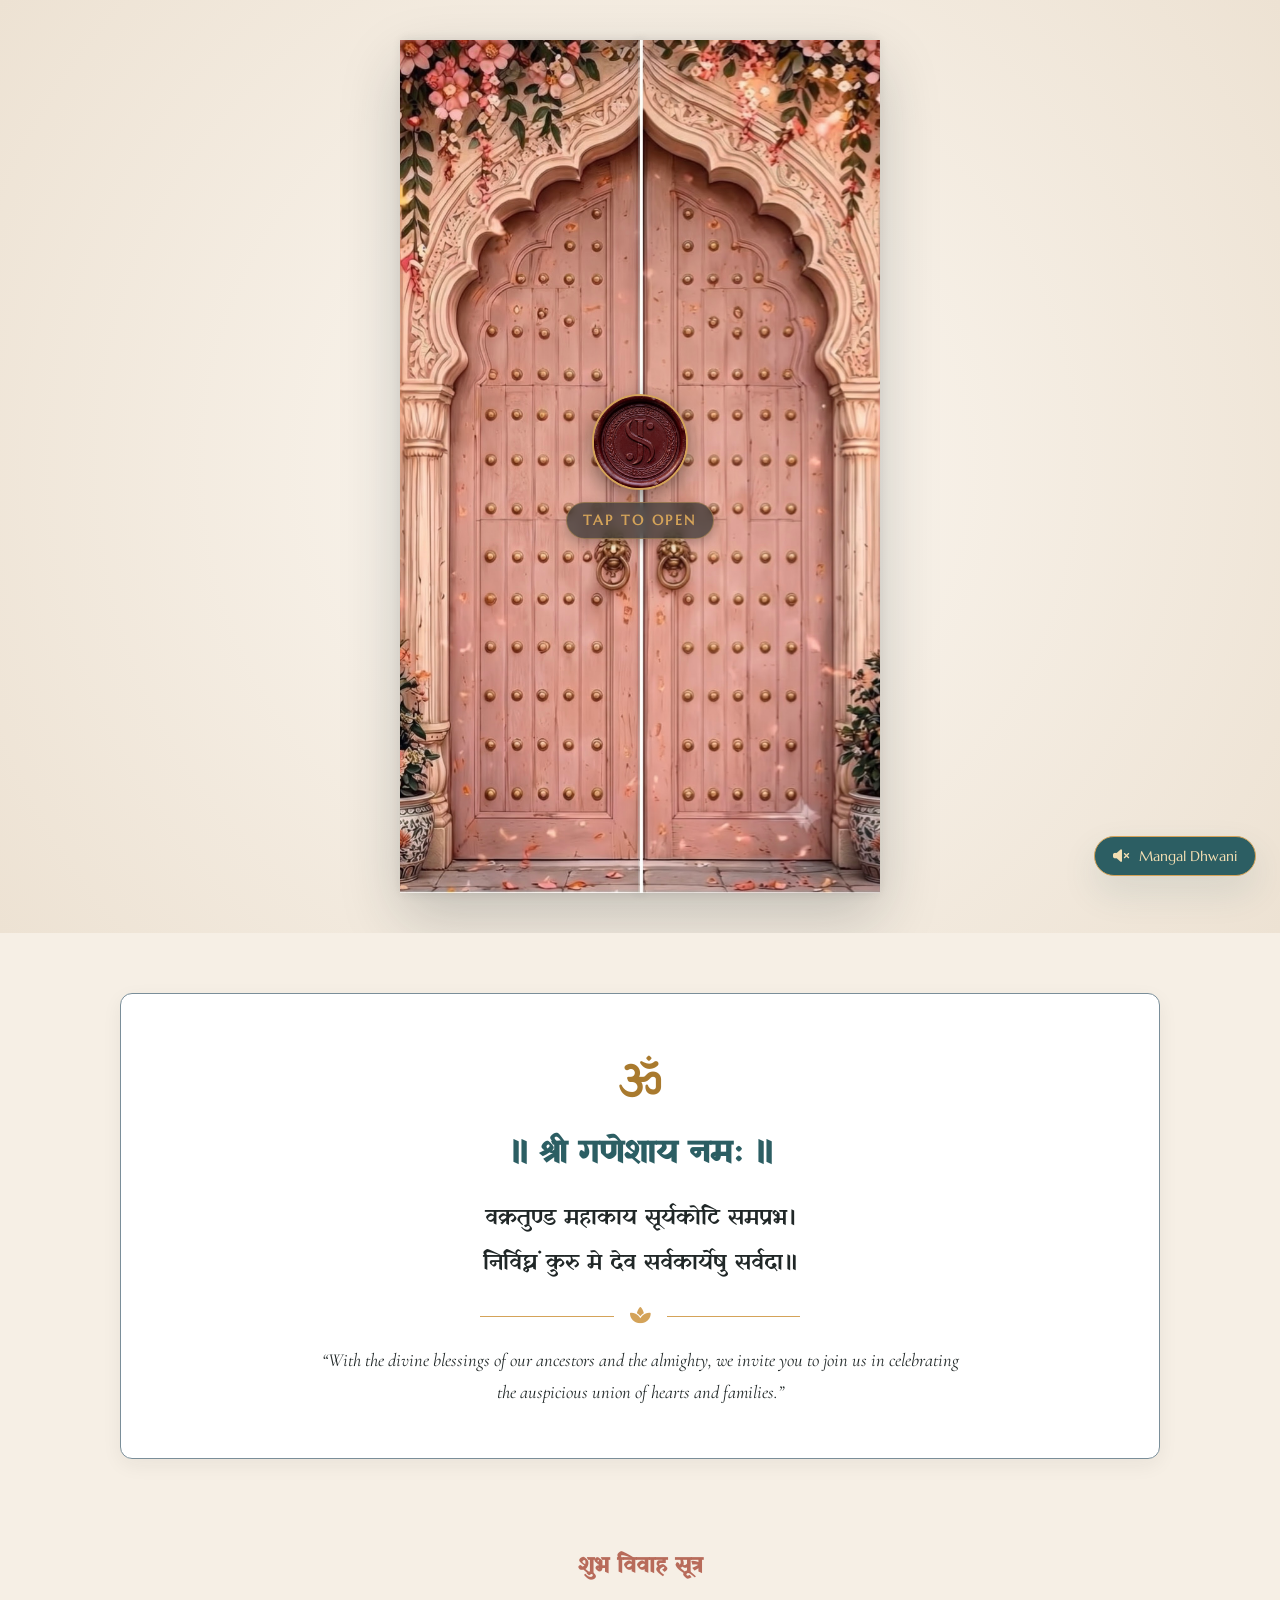
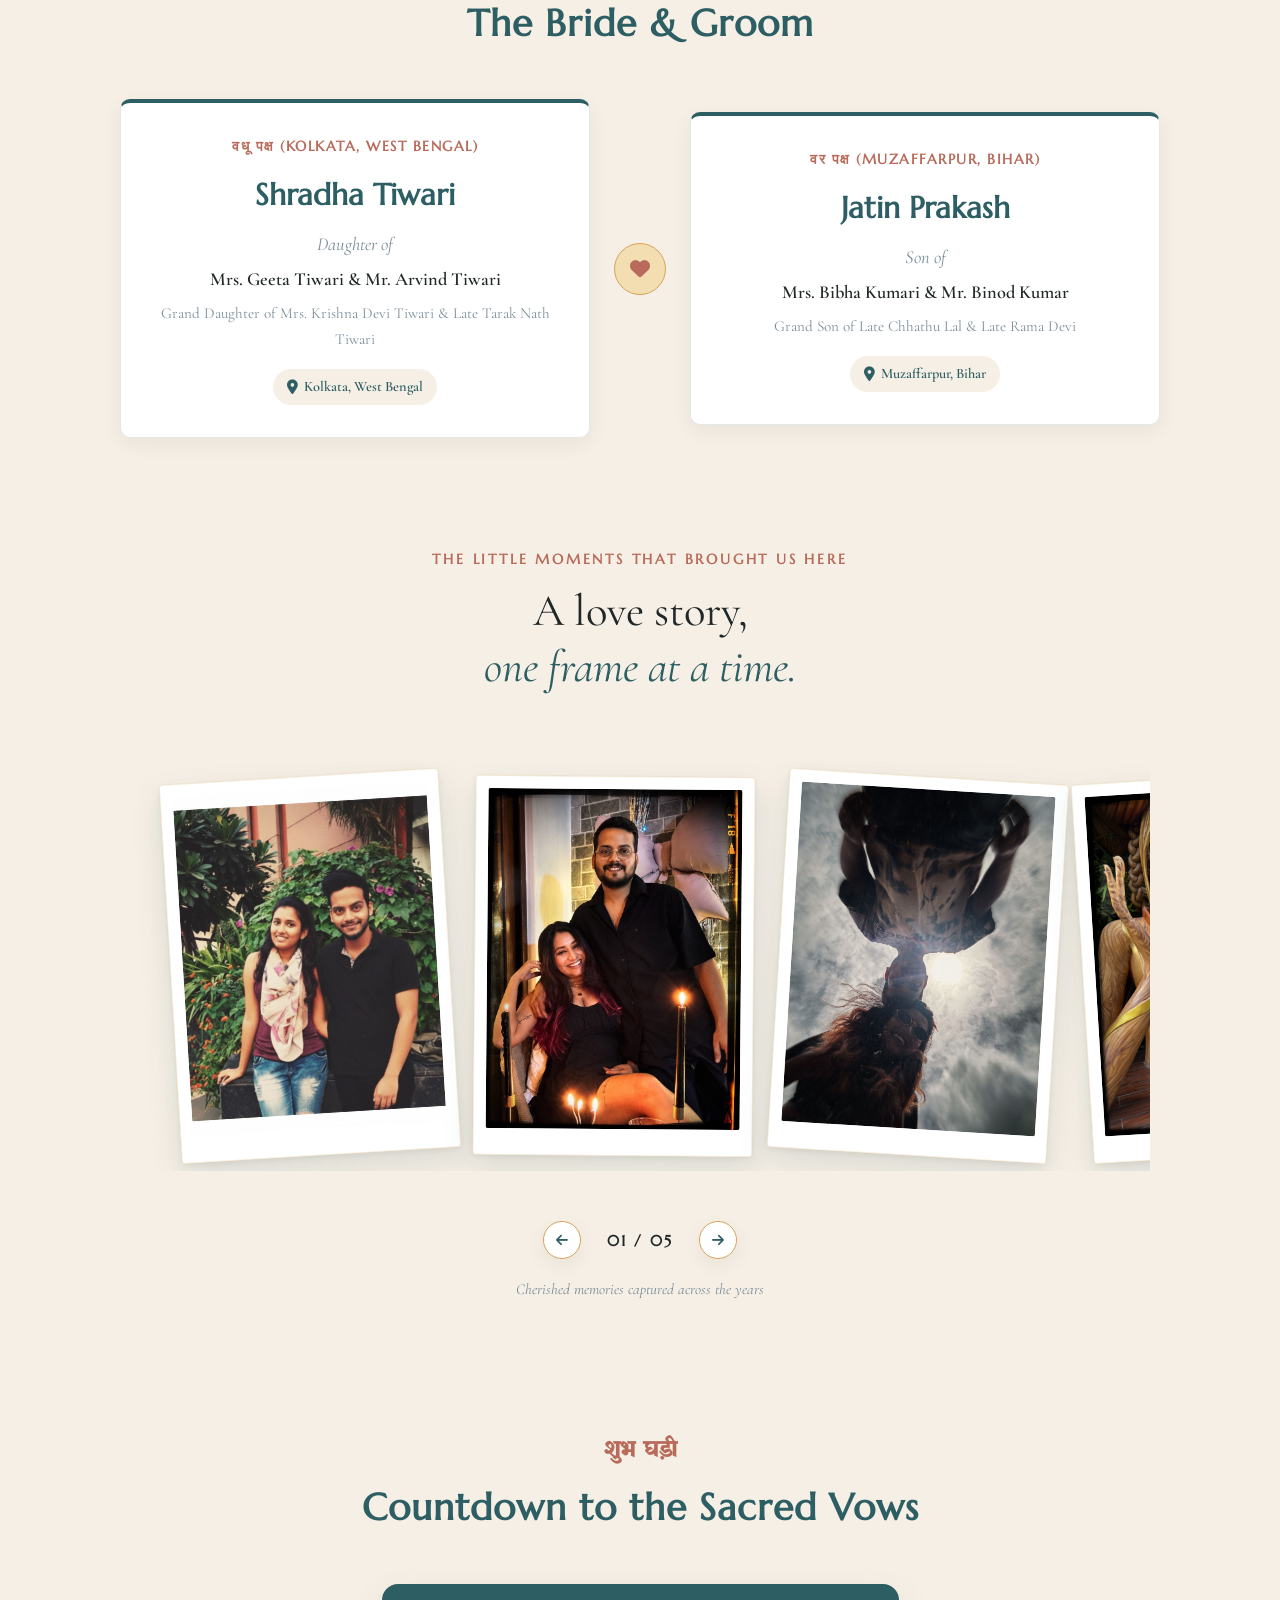
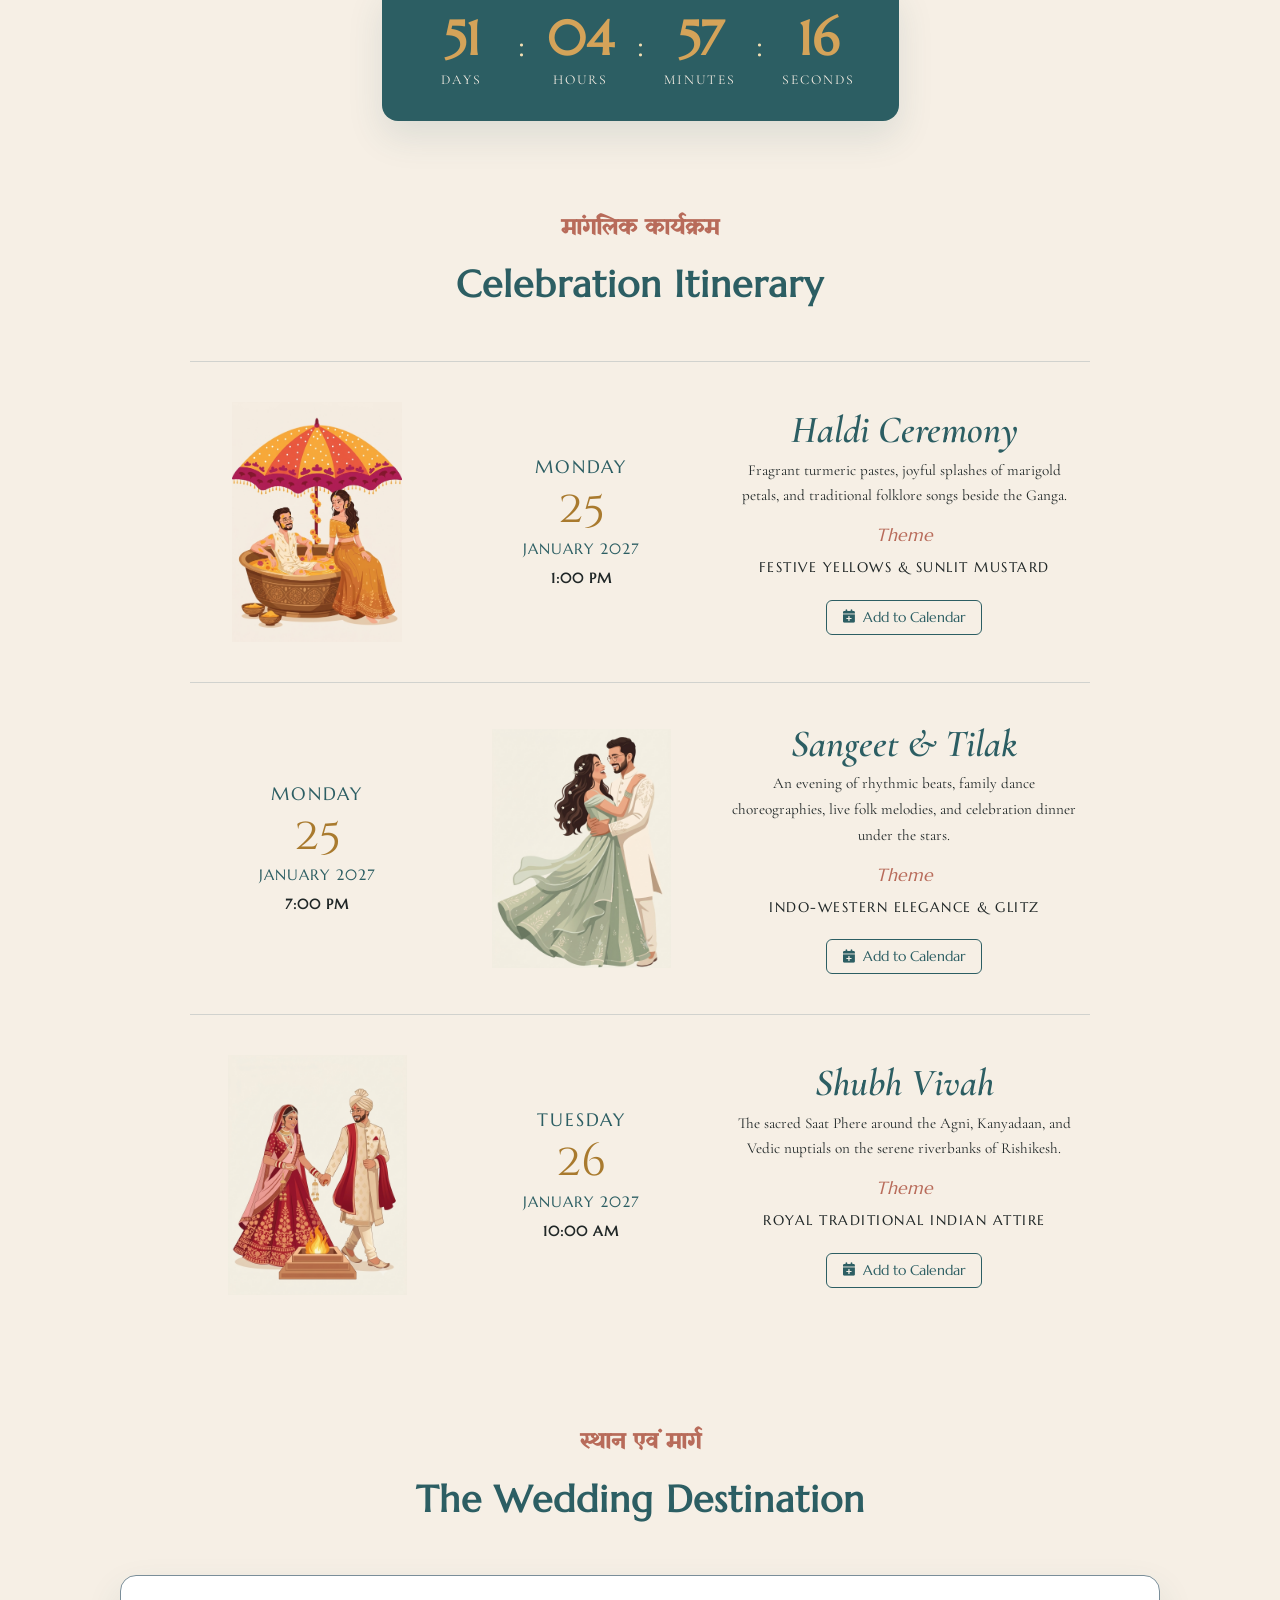
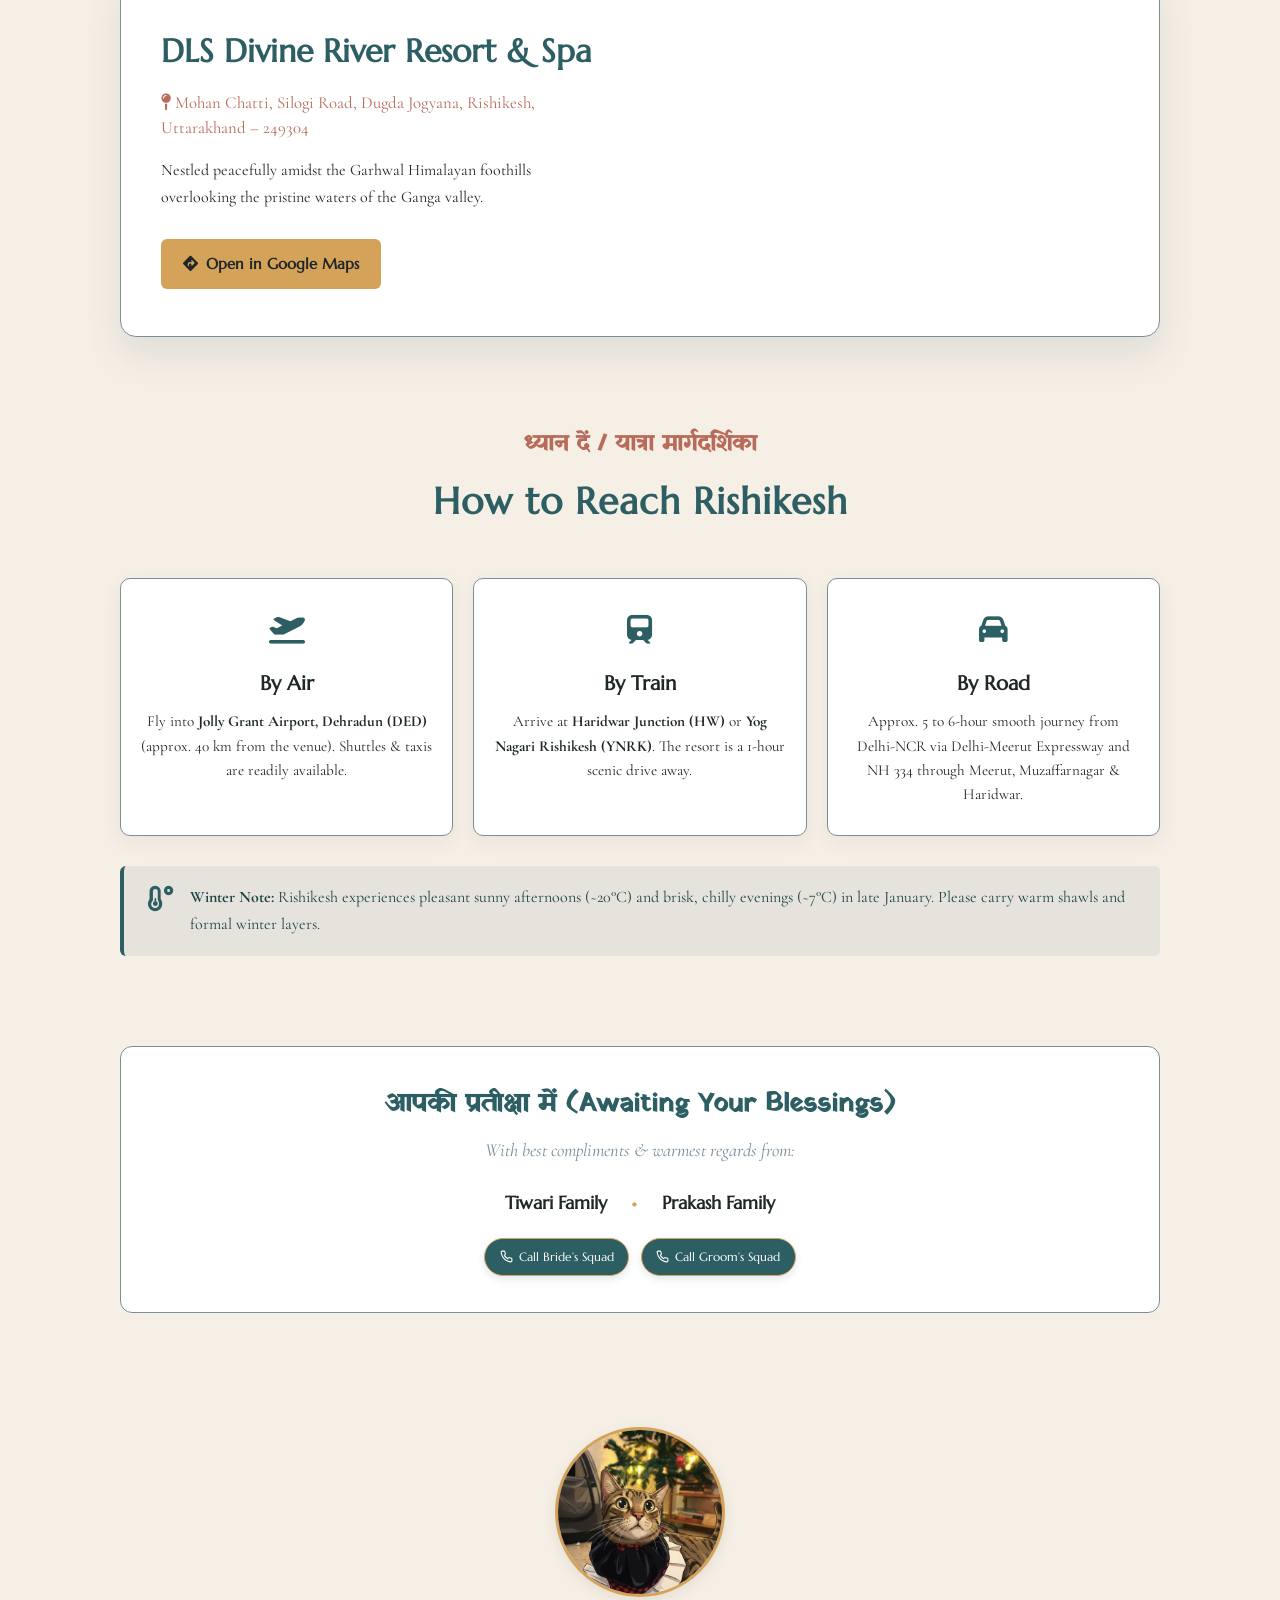
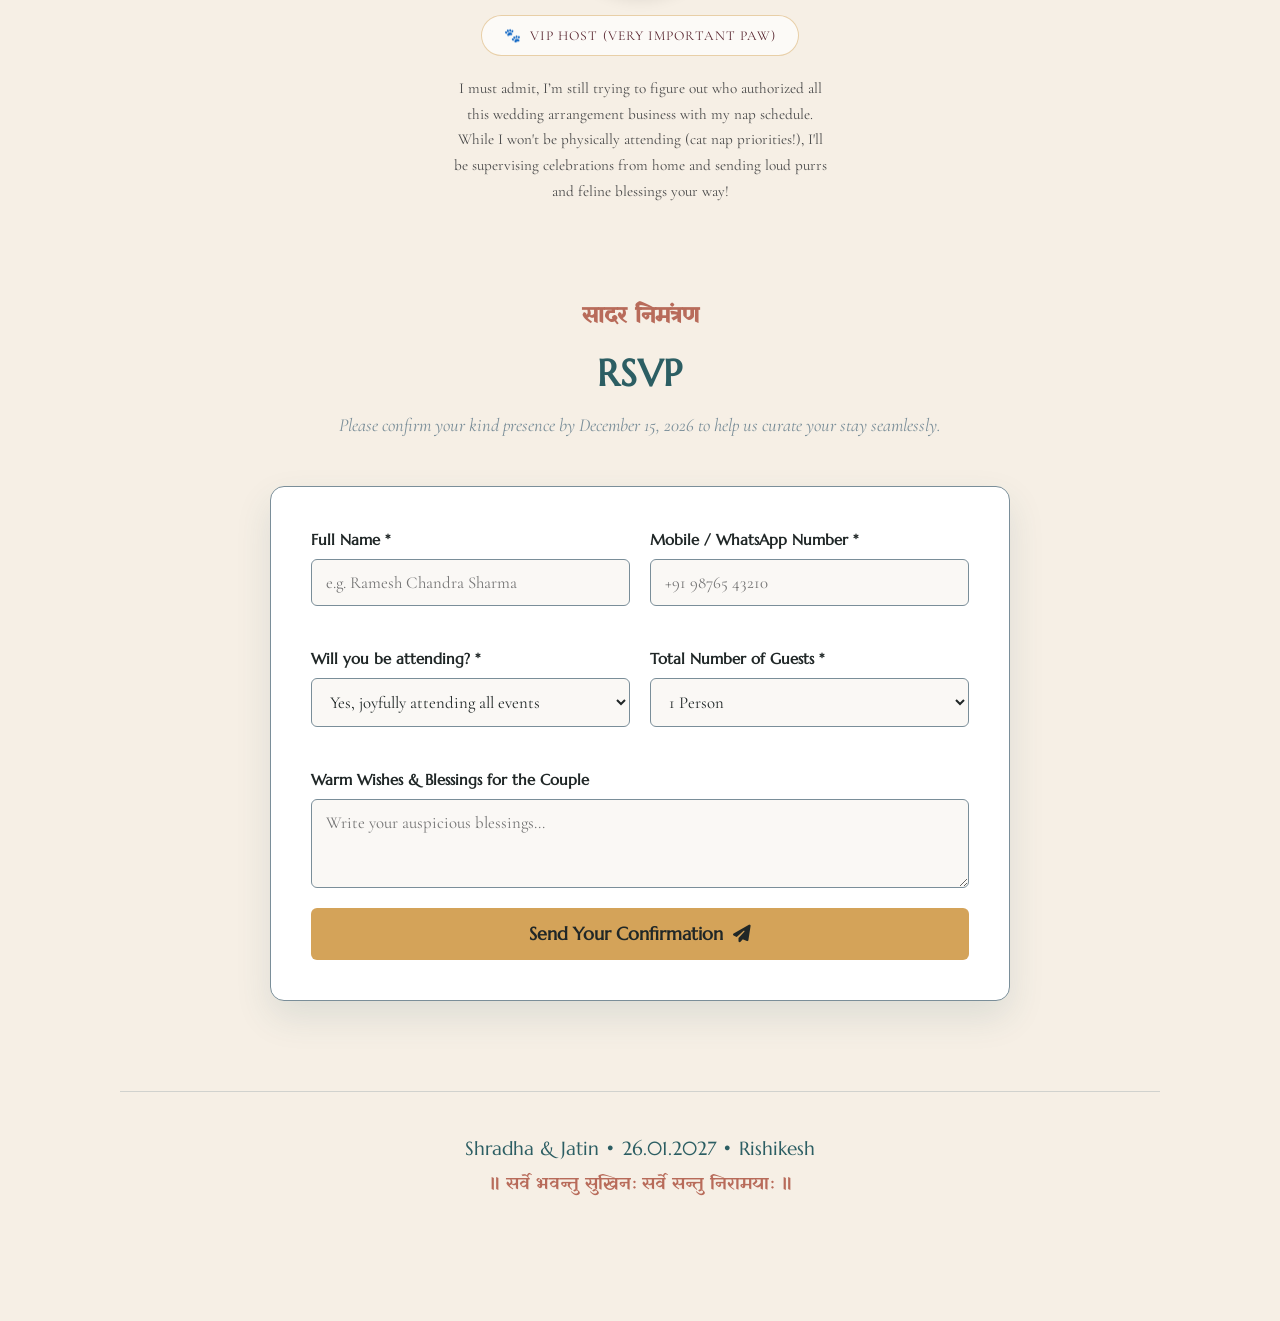
==== commit bcd4a182: "Update itinerary rows with background classes" ====
--- a/index.html
+++ b/index.html
@@ -279,7 +279,7 @@
 
       <div class="itinerary-list-view">
         <!-- Event 1: Haldi -->
-        <article class="itinerary-row">
+        <article class="itinerary-row haldi-bg">
           <div class="col-icon">
             <img src="assets/Haldi-icon.png" alt="Haldi Illustration" class="event-illustration" loading="lazy">
           </div>
@@ -300,7 +300,7 @@
         </article>
 
         <!-- Event 2: Sangeet -->
-        <article class="itinerary-row">
+        <article class="itinerary-row sangeet-bg">
           <div class="col-icon">
             <img src="assets/Sangeet-icon.png" alt="Sangeet Illustration" class="event-illustration" loading="lazy">
           </div>
@@ -321,7 +321,7 @@
         </article>
 
         <!-- Event 3: Shubh Vivah -->
-        <article class="itinerary-row">
+        <article class="itinerary-row wedding-bg">
           <div class="col-icon">
             <img src="assets/wedding-icon.png" alt="Wedding Illustration" class="event-illustration" loading="lazy">
           </div>
--- a/style.css
+++ b/style.css
@@ -29,7 +29,9 @@
   --shadow-subtle: 0 6px 20px rgba(32, 39, 39, 0.06);
 }
 
-/* Base Resets */
+/* ==============================================================
+   BASE RESETS & SCROLL LOCK
+   ============================================================== */
 * {
   margin: 0;
   padding: 0;
@@ -49,15 +51,16 @@
   line-height: 1.7;
   min-height: 100vh;
   overflow-x: hidden;
-  overflow-y: hidden; /* Locked before tap */
-}
-
-/* Smooth scrolling unlock */
+  overflow-y: hidden; /* Locked until gatefold card is opened */
+}
+
 body.scroll-enabled {
   overflow-y: auto;
 }
 
-/* Audio Control Button */
+/* ==============================================================
+   AUDIO CONTROL BUTTON (MANGAL DHWANI)
+   ============================================================== */
 .audio-control-btn {
   position: fixed;
   bottom: 24px;
@@ -122,6 +125,7 @@
   isolation: isolate;
 }
 
+/* Layer 2: Inside Revealed Card */
 .card-inner-layer {
   position: absolute;
   inset: 0;
@@ -133,7 +137,7 @@
   flex-direction: column;
   justify-content: space-between;
   align-items: center;
-  padding: 36px 24px;
+  padding: 32px 24px;
   text-align: center;
   z-index: 1;
   transform: translateZ(0);
@@ -182,6 +186,7 @@
   align-items: center;
 }
 
+/* Vedic Title & Teal Ganesh Icon */
 .vedic-mini-title {
   display: block;
   font-family: var(--font-vedic);
@@ -190,12 +195,13 @@
   letter-spacing: 2px;
   margin-top: 6px;
 }
+
 .ganesh-icon-teal {
-  width: 46px;
-  height: 52px;
-  margin: 0.45rem auto 1rem;
-  background-color: #2C5E63; /* Ganga Teal */
-  -webkit-mask-image: url('assets/ganesh-icon.png'); 
+  width: 44px;
+  height: 50px;
+  margin: 0.4rem auto 0.6rem;
+  background-color: var(--color-ganga-teal); /* Ganga Teal #2C5E63 */
+  -webkit-mask-image: url('assets/ganesh-icon.png');
   mask-image: url('assets/ganesh-icon.png');
   -webkit-mask-size: contain;
   mask-size: contain;
@@ -204,50 +210,13 @@
   -webkit-mask-position: center;
   mask-position: center;
 }
-.hero-hashtag-wrapper {
-  display: flex;
-  flex-direction: column;
-  align-items: center;
-  text-align: center;
-  margin: 0.85rem auto 1.15rem;
-  padding: 0 1.25rem;
-  position: relative;
-  z-index: 5;
-}
-
-.hero-hashtag {
-  font-size: 1.2rem;
-  font-weight: 600;
-  color: #F6EFE5;
-  letter-spacing: 0.8px;
-  margin: 0 0 0.35rem 0;
-  text-shadow: 0 2px 8px rgba(14, 28, 30, 0.85);
-}
-
-.hashtag-hindi {
-  color: #F2C97D; /* Diya Gold highlight */
-  font-size: 1.15em;
-  font-weight: 600;
-  margin: 0 1px;
-}
-
-.hero-tagline {
-  font-style: italic;
-  font-size: 0.85rem;
-  color: #F6EFE5; /* Parchment Silk */
-  text-shadow: 0 1px 6px rgba(14, 28, 30, 0.9);
-  margin: 0;
-  letter-spacing: 0.3px;
-  max-width: 310px;
-  line-height: 1.4;
-}
 
 /* Personalized Guest Banner inside Revealed Card */
 .personalized-guest-banner {
   display: inline-flex;
   flex-direction: column;
   align-items: center;
-  margin-top: 10px;
+  margin-top: 6px;
   padding: 6px 18px;
   background: rgba(255, 255, 255, 0.78);
   border: 1px solid rgba(212, 163, 89, 0.65);
@@ -271,8 +240,9 @@
   letter-spacing: 0.5px;
 }
 
+/* Couple Names */
 .names-block {
-  margin-top: 6px;
+  margin-top: 4px;
 }
 
 .couple-hero-names {
@@ -300,14 +270,56 @@
   letter-spacing: 3px;
 }
 
+/* Date Tagline & Official Wedding Hashtag */
 .wedding-date-tagline {
   color: #F8F5EF;
   font-family: var(--font-display);
   font-size: 0.95rem;
   letter-spacing: 1.5px;
-  text-shadow: 0 2px 8px rgba(0,0,0,0.6);
-}
-
+  text-shadow: 0 2px 8px rgba(0, 0, 0, 0.65);
+}
+
+.hero-hashtag-wrapper {
+  display: flex;
+  flex-direction: column;
+  align-items: center;
+  text-align: center;
+  margin: 0.55rem auto 0.6rem;
+  padding: 0 1rem;
+  position: relative;
+  z-index: 5;
+}
+
+.hero-hashtag {
+  font-family: var(--font-display);
+  font-size: 1.2rem;
+  font-weight: 600;
+  color: #FFFFFF !important; /* Pure white English letters */
+  letter-spacing: 0.8px;
+  margin: 0 0 0.25rem 0;
+  text-shadow: 0 2px 8px rgba(14, 28, 30, 0.9);
+}
+
+.hashtag-hindi {
+  color: #F2C97D !important; /* Diya Gold highlight for Devanagari 'जश्र' */
+  font-size: 1.15em;
+  font-weight: 600;
+  margin: 0 1px;
+}
+
+.hero-tagline {
+  font-family: var(--font-serif-reading);
+  font-style: italic;
+  font-size: 0.88rem;
+  color: #F6EFE5 !important; /* Parchment Silk */
+  text-shadow: 0 1px 6px rgba(14, 28, 30, 0.95);
+  margin: 0;
+  letter-spacing: 0.3px;
+  max-width: 310px;
+  line-height: 1.35;
+}
+
+/* Explore Details CTA Button */
 .explore-details-btn {
   display: inline-flex;
   align-items: center;
@@ -318,10 +330,10 @@
   font-family: var(--font-display);
   font-weight: 600;
   font-size: 0.95rem;
-  padding: 12px 24px;
+  padding: 11px 24px;
   border-radius: 30px;
-  margin-bottom: 10px;
-  box-shadow: 0 6px 18px rgba(0,0,0,0.3);
+  margin-bottom: 6px;
+  box-shadow: 0 6px 18px rgba(0, 0, 0, 0.3);
   transition: all 0.3s ease;
 }
 
@@ -331,7 +343,7 @@
 }
 
 /* ==============================================================
-   LAYER 3: DIE-CUT FLAPS
+   LAYER 3: DIE-CUT GATEFOLD FLAPS
    ============================================================== */
 .gatefold-flap {
   position: absolute;
@@ -389,7 +401,9 @@
   -webkit-transform: scale(1.05) translateZ(0);
 }
 
-/* LAYER 4: CENTER WAX SEAL & TAP TO OPEN PROMPT */
+/* ==============================================================
+   LAYER 4: CENTER WAX SEAL & TAP TO OPEN PROMPT
+   ============================================================== */
 .fastener-assembly {
   position: absolute;
   inset: 0;
@@ -506,7 +520,9 @@
   letter-spacing: 1px;
 }
 
-/* Section 1: Mangalacharan */
+/* ==============================================================
+   SECTION 1: MANGALACHARAN
+   ============================================================== */
 .mangalacharan-section {
   text-align: center;
   background-color: var(--color-white);
@@ -564,7 +580,9 @@
   margin: 0 auto;
 }
 
-/* Section 2: Lineage */
+/* ==============================================================
+   SECTION 2: COUPLE LINEAGE
+   ============================================================== */
 .lineage-dual-grid {
   display: grid;
   grid-template-columns: 1fr auto 1fr;
@@ -652,7 +670,7 @@
 }
 
 /* ==============================================================
-   POLAROID MOMENTS GALLERY SECTION
+   SECTION 2B: POLAROID MOMENTS GALLERY
    ============================================================== */
 .moments-section {
   text-align: center;
@@ -796,7 +814,9 @@
   margin-top: 18px;
 }
 
-/* Section 3: Live Countdown */
+/* ==============================================================
+   SECTION 3: LIVE COUNTDOWN
+   ============================================================== */
 .countdown-section {
   text-align: center;
 }
@@ -981,7 +1001,9 @@
   color: var(--color-white);
 }
 
-/* Section 5: Venue & Map */
+/* ==============================================================
+   SECTION 5: VENUE & MAP
+   ============================================================== */
 .venue-card-wrapper {
   display: grid;
   grid-template-columns: 1fr 1fr;
@@ -1044,34 +1066,15 @@
   background-color: var(--color-diya-gold-light);
 }
 
-.secondary-vcf-btn {
-  background-color: transparent;
-  color: var(--color-ganga-teal);
-  border: 1.5px solid var(--color-ganga-teal);
-  font-family: var(--font-display);
-  font-weight: 700;
-  padding: 12px 20px;
-  border-radius: 6px;
-  cursor: pointer;
-  display: inline-flex;
-  align-items: center;
-  gap: 8px;
-  font-size: 0.95rem;
-  transition: all 0.3s ease;
-}
-
-.secondary-vcf-btn:hover {
-  background-color: var(--color-ganga-teal);
-  color: var(--color-white);
-}
-
 .venue-map-embed iframe {
   display: block;
   height: 100%;
   min-height: 360px;
 }
 
-/* Section 6: Travel */
+/* ==============================================================
+   SECTION 6: TRAVEL & WEATHER
+   ============================================================== */
 .travel-modes-grid {
   display: grid;
   grid-template-columns: repeat(3, 1fr);
@@ -1131,7 +1134,9 @@
   margin-top: 2px;
 }
 
-/* Section 7: Tributes */
+/* ==============================================================
+   SECTION 7: TRIBUTES & SQUAD CONTACT BUTTONS
+   ============================================================== */
 .well-wishers-box {
   background-color: var(--color-white);
   border-radius: 12px;
@@ -1153,6 +1158,7 @@
   margin-bottom: 18px;
 }
 
+/* Row 1: Family Names */
 .compliment-families {
   display: flex;
   justify-content: center;
@@ -1170,28 +1176,15 @@
   color: var(--color-diya-gold);
   font-size: 1.4rem;
 }
+
+/* Row 2: Squad Contact Buttons (Inside White Card Below Names) */
 .family-squad-grid {
   display: flex;
   justify-content: center;
   align-items: center;
   gap: 0.75rem;
-  margin-top: 0.9rem;
-  flex-wrap: nowrap;
-}
-
-.family-column {
-  display: flex;
-  flex-direction: column;
-  align-items: center;
-  gap: 0.65rem;
-  min-width: 155px;
-}
-
-.family-title {
-  font-weight: 600;
-  font-size: 1.05rem;
-  color: #202727; /* Riverbed Charcoal */
-  margin: 0;
+  width: 100%;
+  margin-top: 1rem;
 }
 
 .squad-btn {
@@ -1199,37 +1192,41 @@
   align-items: center;
   justify-content: center;
   gap: 6px;
-  padding: 0.45rem 0.85rem;
-  background-color: #2C5E63; /* Ganga Teal */
+  padding: 0.45rem 0.9rem;
+  background-color: var(--color-ganga-teal); /* #2C5E63 */
   color: #FFFFFF !important;
   text-decoration: none;
-  font-size: 0.76rem;
+  font-family: var(--font-display);
+  font-size: 0.78rem;
   font-weight: 500;
   white-space: nowrap;
   border-radius: 999px;
-  border: 1px solid #D4A359; /* Diya Gold border */
+  border: 1px solid var(--color-diya-gold); /* #D4A359 */
   box-shadow: 0 3px 8px rgba(44, 94, 99, 0.14);
   transition: background-color 0.2s ease, transform 0.2s ease;
 }
 
 .squad-btn:hover {
-  background-color: #B86B5A; /* Temple Terracotta hover */
+  background-color: var(--color-terracotta); /* #B86B5A */
   transform: translateY(-1px);
 }
 
 @media (max-width: 420px) {
+  .compliment-families {
+    gap: 14px;
+  }
   .family-squad-grid {
-    gap: 1.25rem;
-  }
-  .family-column {
-    min-width: 135px;
+    gap: 0.5rem;
   }
   .squad-btn {
-    padding: 0.45rem 0.85rem;
-    font-size: 0.78rem;
+    padding: 0.42rem 0.75rem;
+    font-size: 0.72rem;
   }
 }
-/* Pet Invitation Section (Ace) */
+
+/* ==============================================================
+   SECTION 7B: PET INVITATION SECTION (ACE)
+   ============================================================== */
 .vip-host-container {
   display: flex;
   flex-direction: column;
@@ -1286,7 +1283,9 @@
   text-align: center;
 }
 
-/* Section 8: RSVP Form */
+/* ==============================================================
+   SECTION 8: RSVP FORM
+   ============================================================== */
 .rsvp-section {
   max-width: 740px;
   margin-left: auto;
@@ -1386,7 +1385,9 @@
   font-size: 1rem;
 }
 
-/* Footer */
+/* ==============================================================
+   FOOTER
+   ============================================================== */
 .wedding-footer {
   text-align: center;
   padding: 40px 20px 20px;
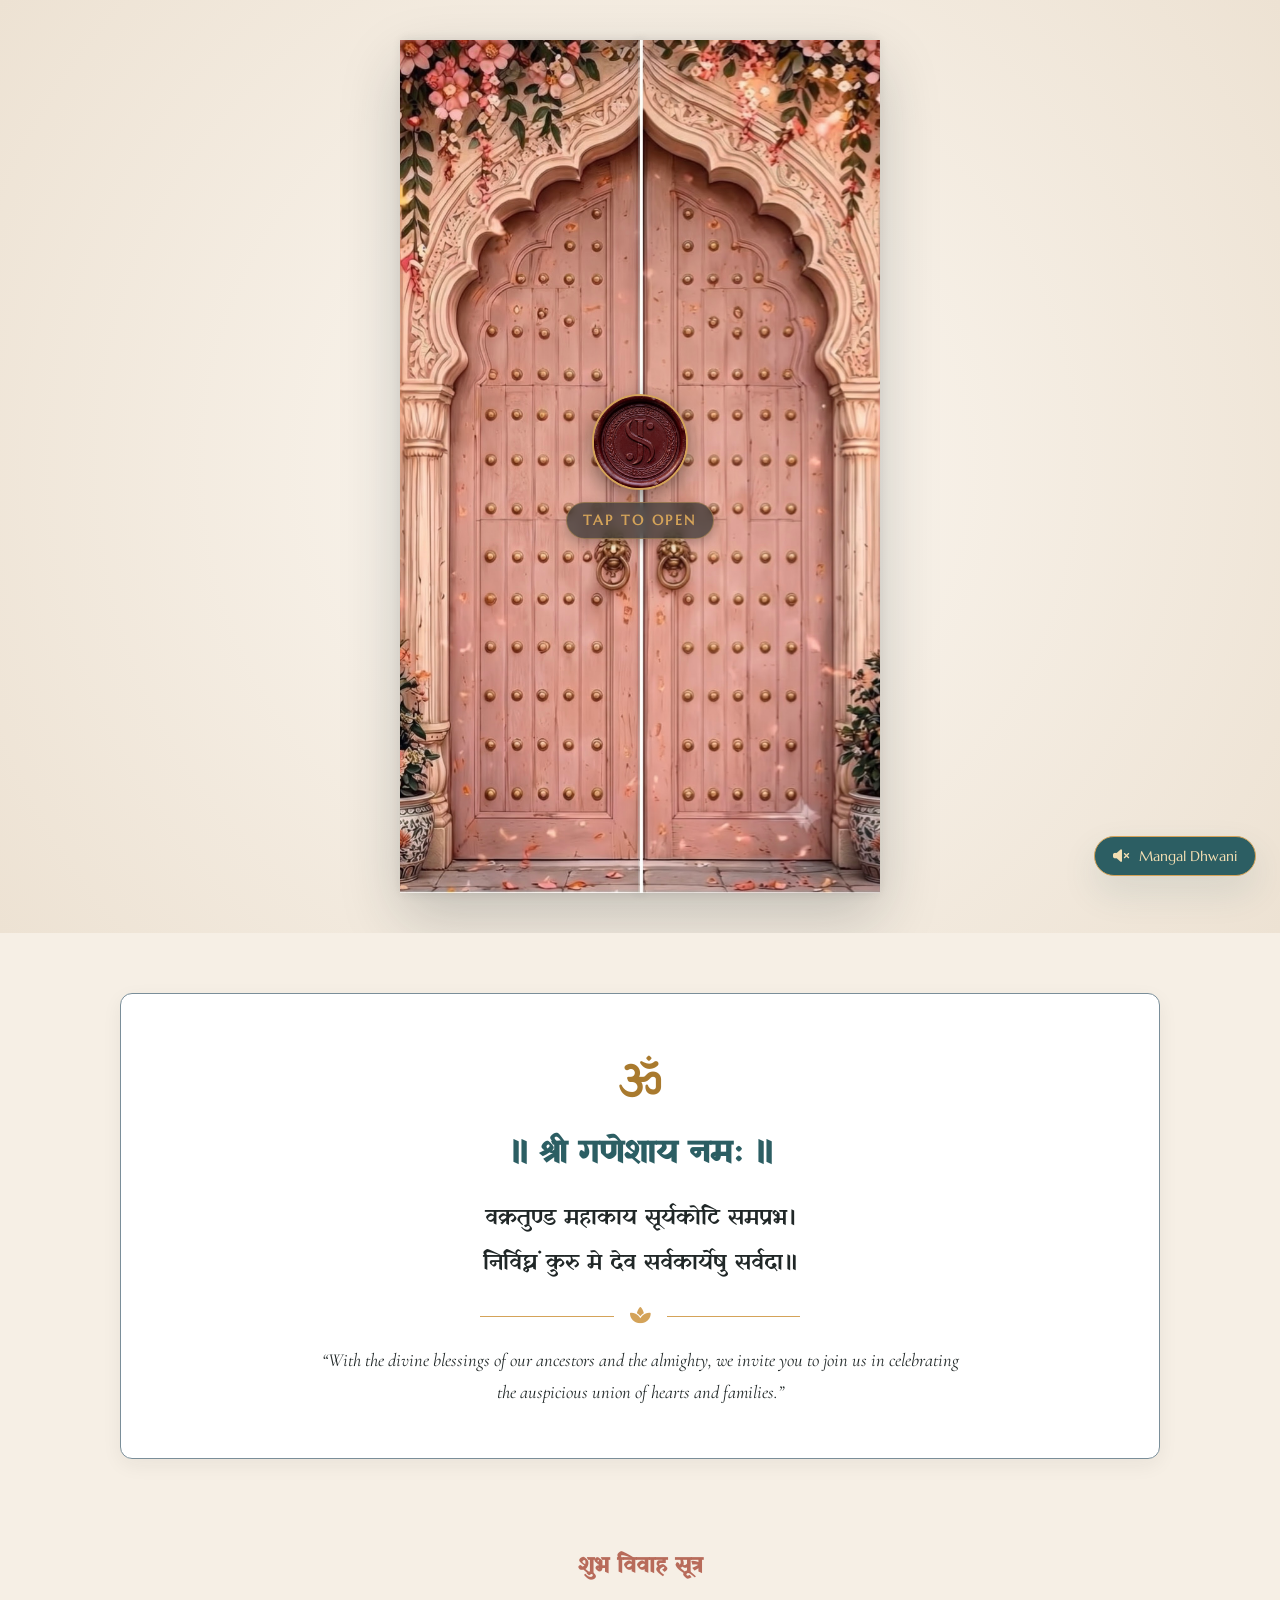
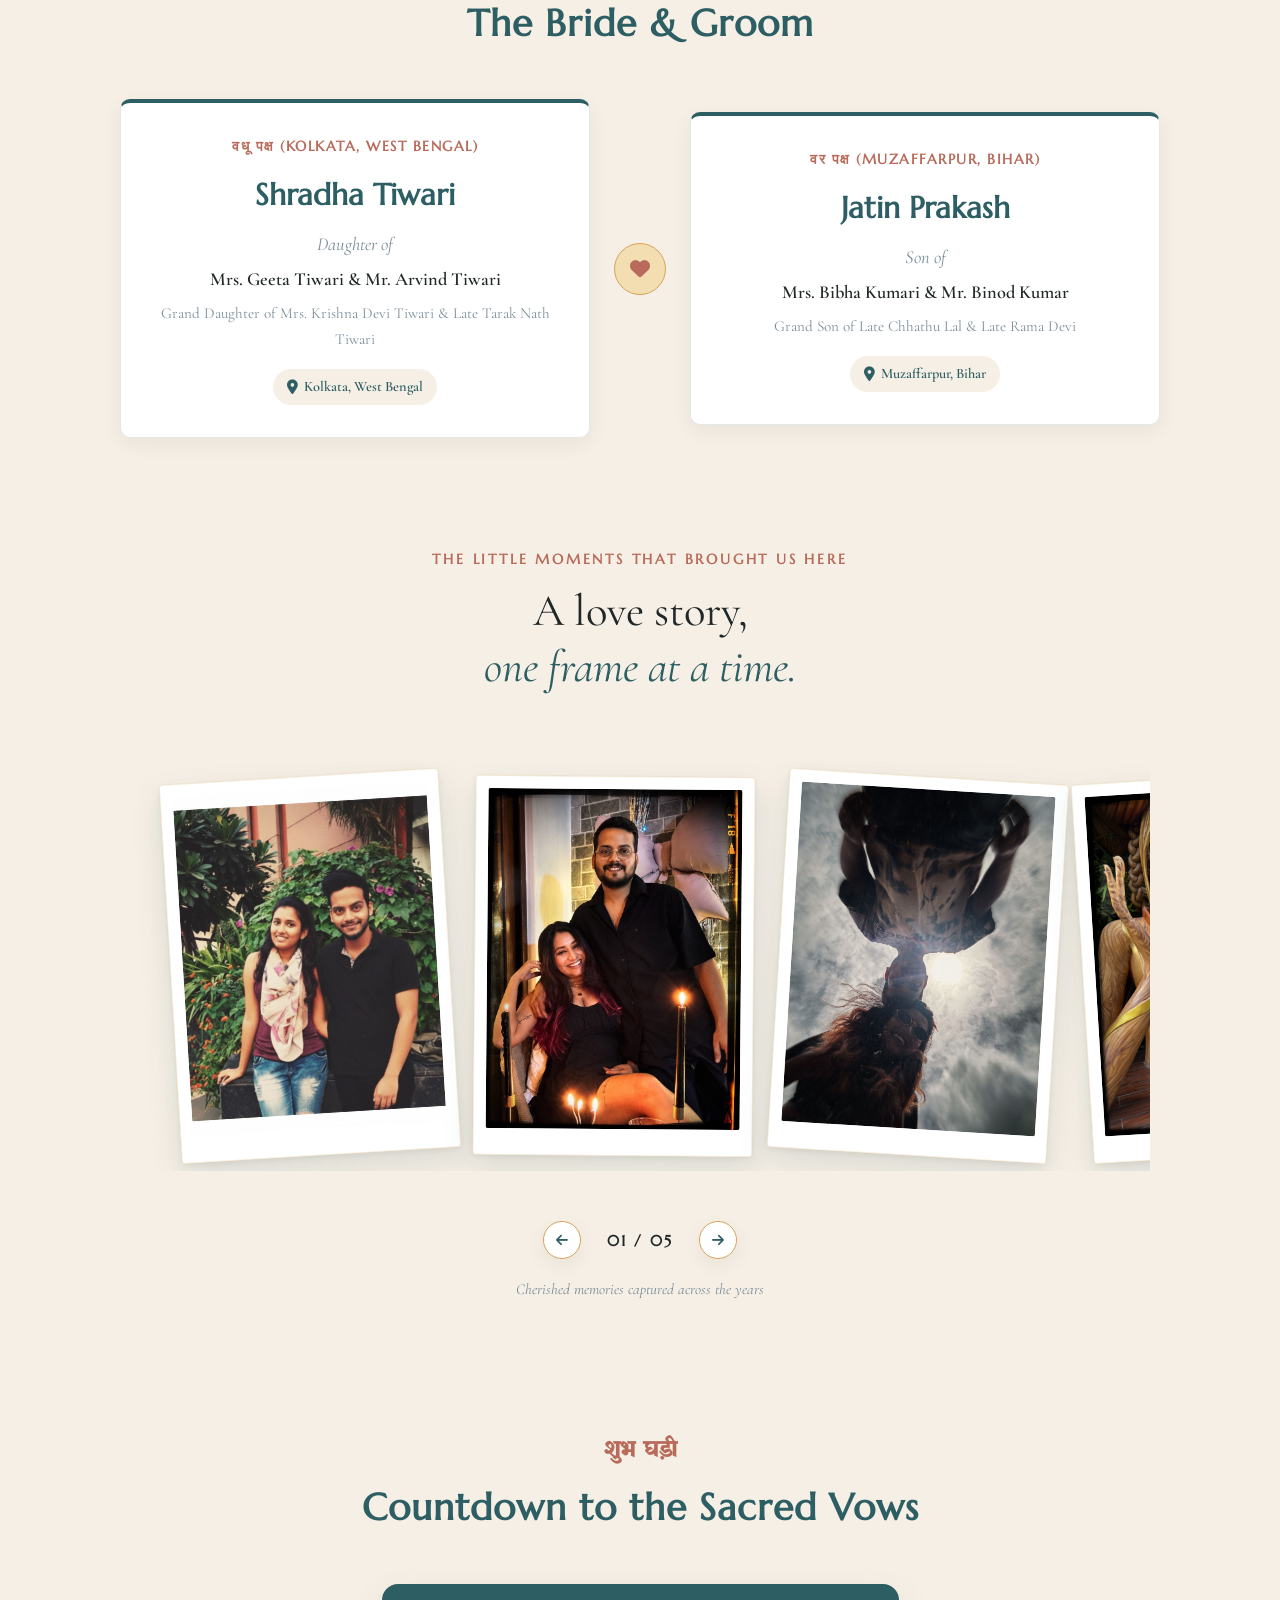
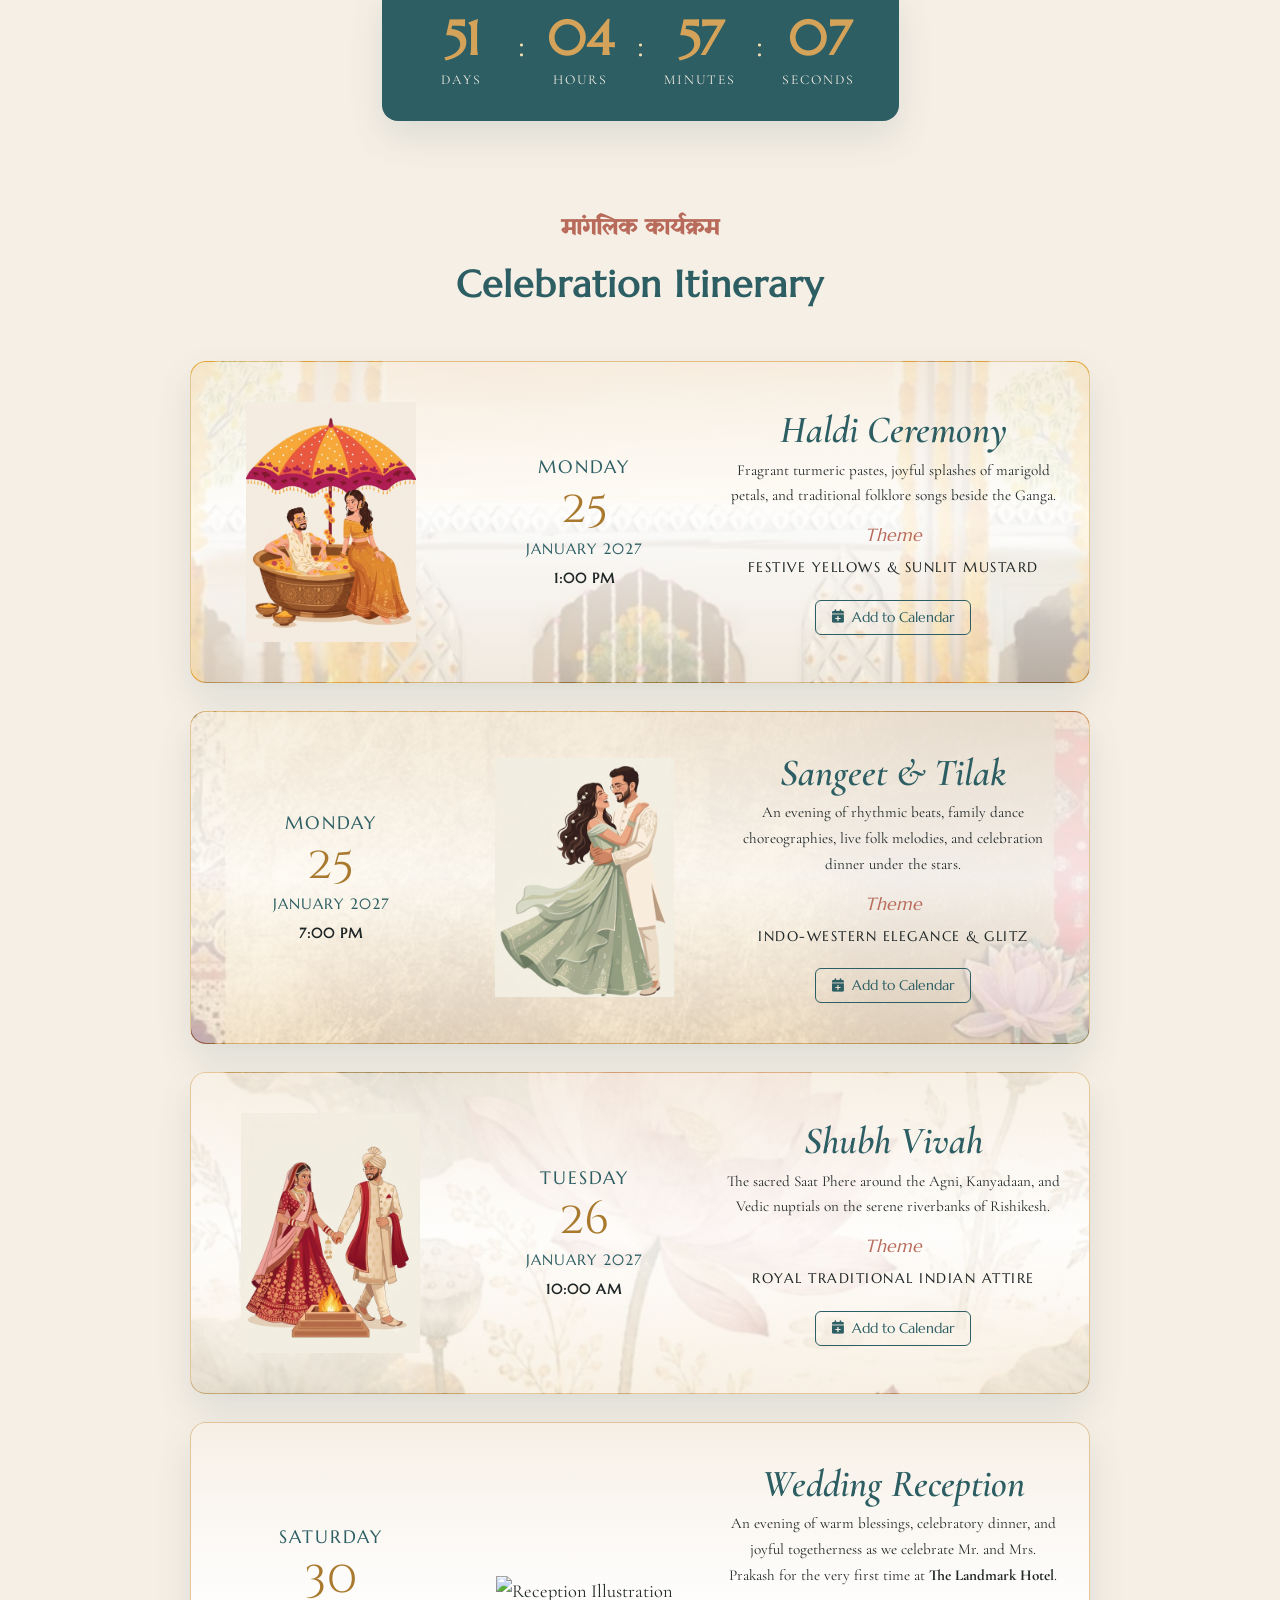
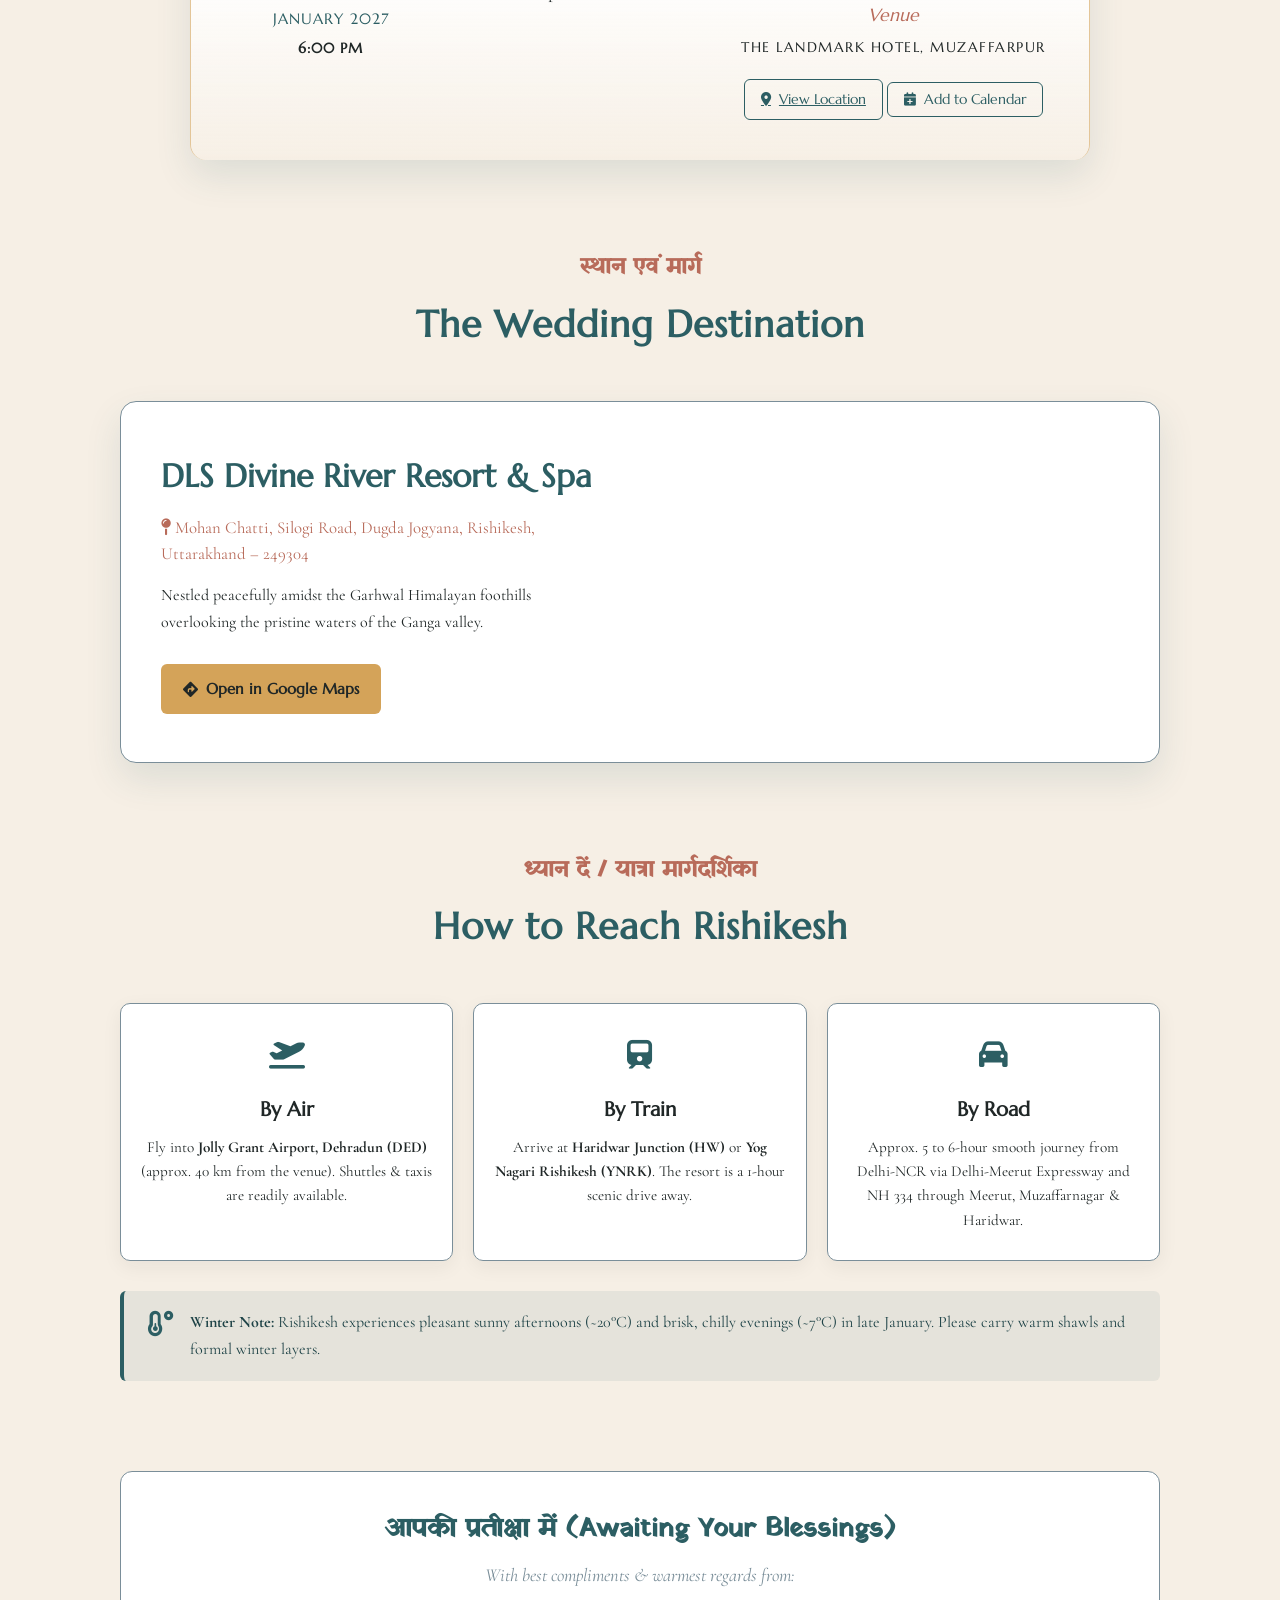
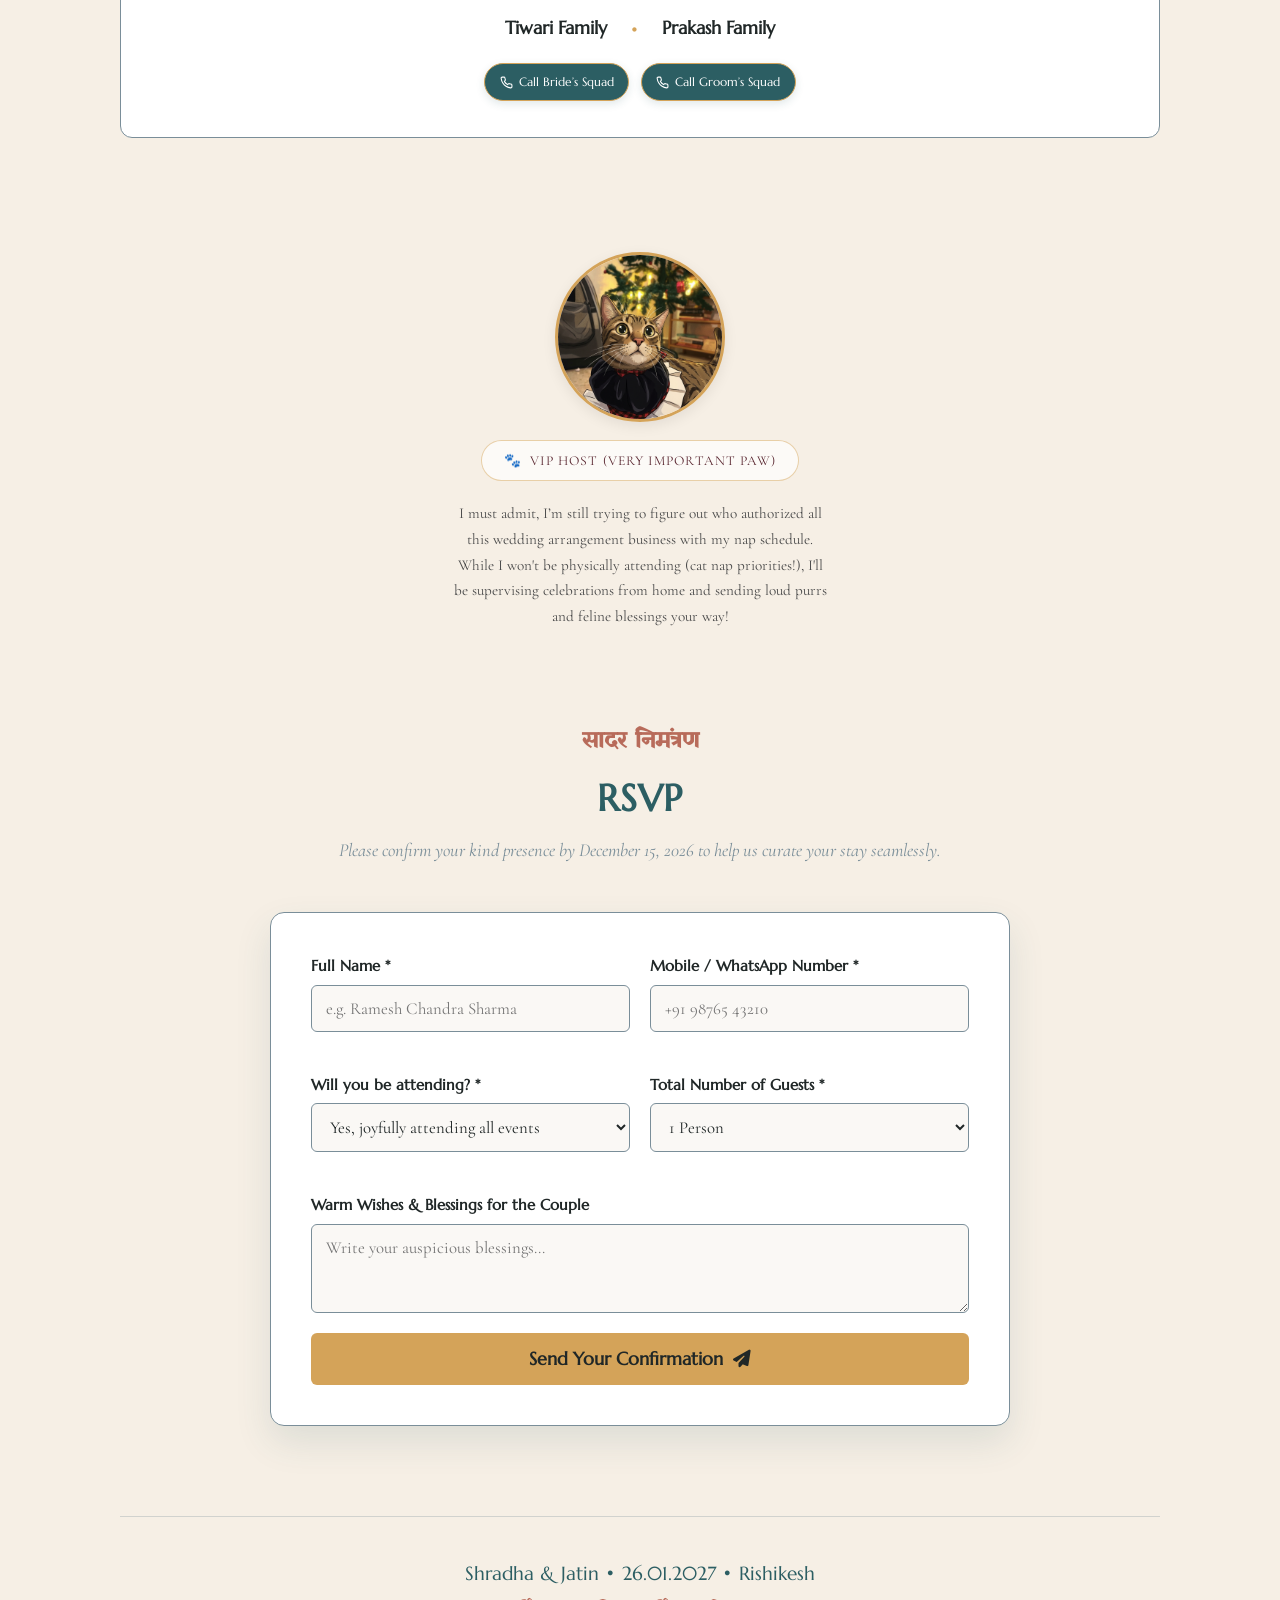
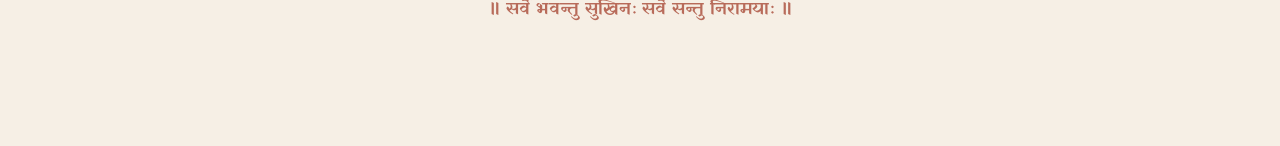
==== commit 7d000d44: "Update index.html" ====
--- a/index.html
+++ b/index.html
@@ -340,6 +340,34 @@
             </button>
           </div>
         </article>
+
+        <!-- Event 4: Wedding Reception (Muzaffarpur) -->
+        <article class="itinerary-row reception-bg">
+          <div class="col-icon">
+            <img src="assets/reception-icon.png" alt="Reception Illustration" class="event-illustration" loading="lazy">
+          </div>
+          <div class="col-date">
+            <div class="event-day">SATURDAY</div>
+            <div class="event-date-num">30</div>
+            <div class="event-month-year">JANUARY 2027<br><span class="event-time">6:00 PM</span></div>
+          </div>
+          <div class="col-details">
+            <h3 class="event-title">Wedding Reception</h3>
+            <p class="event-desc">An evening of warm blessings, celebratory dinner, and joyful togetherness as we celebrate Mr. and Mrs. Prakash for the very first time at <strong>The Landmark Hotel</strong>.</p>
+            <div class="event-theme-label">Venue</div>
+            <div class="event-theme-val">The Landmark Hotel, Muzaffarpur</div>
+            <div class="event-action-group">
+              <a href="https://maps.app.goo.gl/fdAinFQipQ9nbUAw5?g_st=ic" target="_blank" rel="noopener noreferrer" class="add-cal-btn venue-map-pill">
+                <i class="fa-solid fa-location-dot"></i> View Location
+              </a>
+              <button class="add-cal-btn" onclick="downloadIcs('Wedding Reception - Shradha & Jatin', '2027-01-30T19:00:00', '2027-01-30T23:30:00', 'Wedding Reception of Shradha & Jatin at The Landmark Hotel, Maripur Chowk, Muzaffarpur, Bihar')">
+                <i class="fa-solid fa-calendar-plus"></i> Add to Calendar
+              </button>
+            </div>
+          </div>
+        </article>
+
+        
       </div>
     </section>
 
--- a/style.css
+++ b/style.css
@@ -867,18 +867,57 @@
 #itinerary .itinerary-list-view {
   display: flex;
   flex-direction: column;
+  gap: 28px;
   max-width: 900px;
   margin: 0 auto;
-  border-top: 1px solid rgba(122, 142, 153, 0.3);
 }
 
 #itinerary .itinerary-row {
+  position: relative;
   display: grid;
   grid-template-columns: 1fr 1fr 1.5fr;
   gap: 30px;
   align-items: center;
-  padding: 40px 10px;
-  border-bottom: 1px solid rgba(122, 142, 153, 0.3);
+  padding: 40px 28px;
+  border-radius: 16px;
+  overflow: hidden;
+  background-size: cover;
+  background-position: center center;
+  background-repeat: no-repeat;
+  border: 1px solid rgba(212, 163, 89, 0.55); /* Diya Gold border */
+  box-shadow: var(--shadow-warm);
+}
+/* Soft Parchment Silk readability veil over the artwork */
+#itinerary .itinerary-row::before {
+  content: "";
+  position: absolute;
+  inset: 0;
+  background: linear-gradient(
+    to bottom,
+    rgba(246, 239, 229, 0.86) 0%,
+    rgba(255, 255, 255, 0.88) 50%,
+    rgba(246, 239, 229, 0.70) 100%
+  );
+  z-index: 1;
+}
+
+/* Keep icons, dates, and text above the overlay */
+#itinerary .itinerary-row > * {
+  position: relative;
+  z-index: 2;
+}
+
+/* Individual Event Background Images */
+#itinerary .itinerary-row.haldi-bg {
+  background-image: url('assets/haldi-background.jpg');
+}
+
+#itinerary .itinerary-row.sangeet-bg {
+  background-image: url('assets/sangeet-background.jpg');
+}
+
+#itinerary .itinerary-row.wedding-bg {
+  background-image: url('assets/wedding-background.jpg');
 }
 
 #itinerary .itinerary-row:last-child {
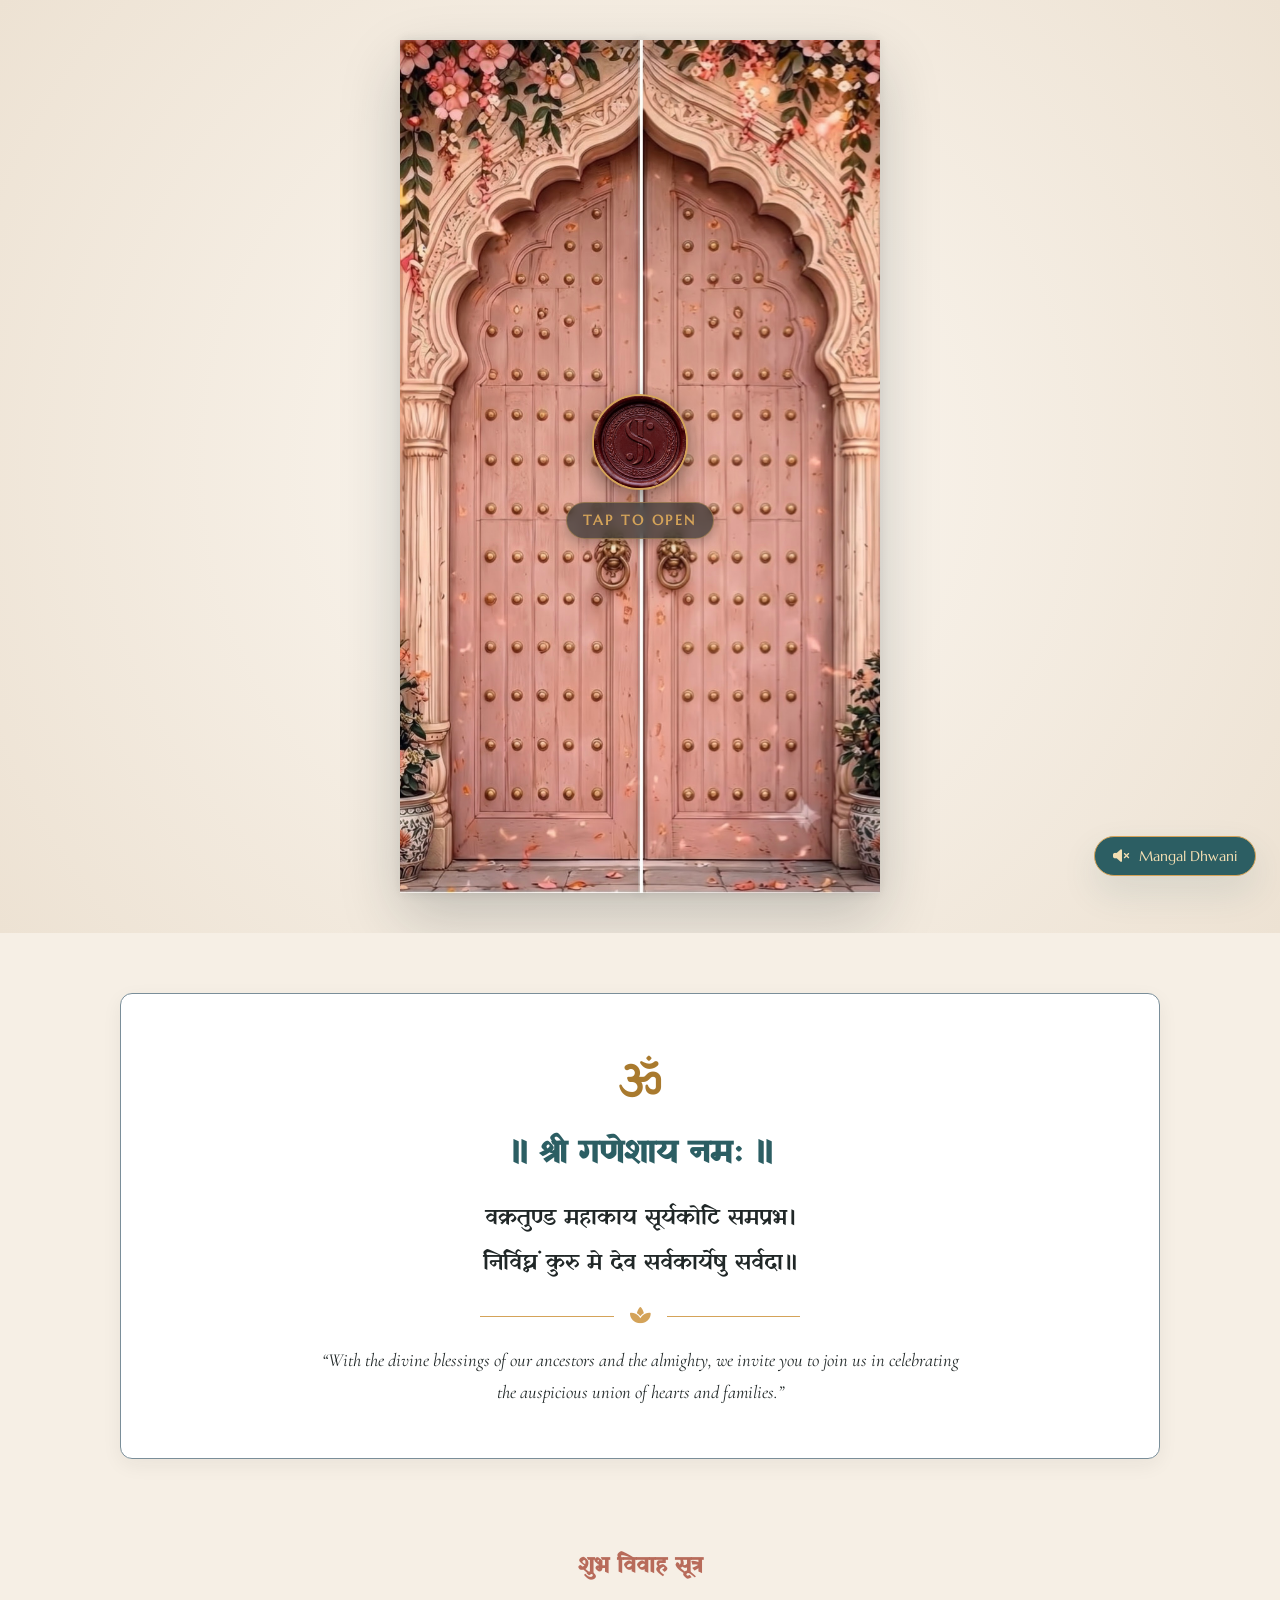
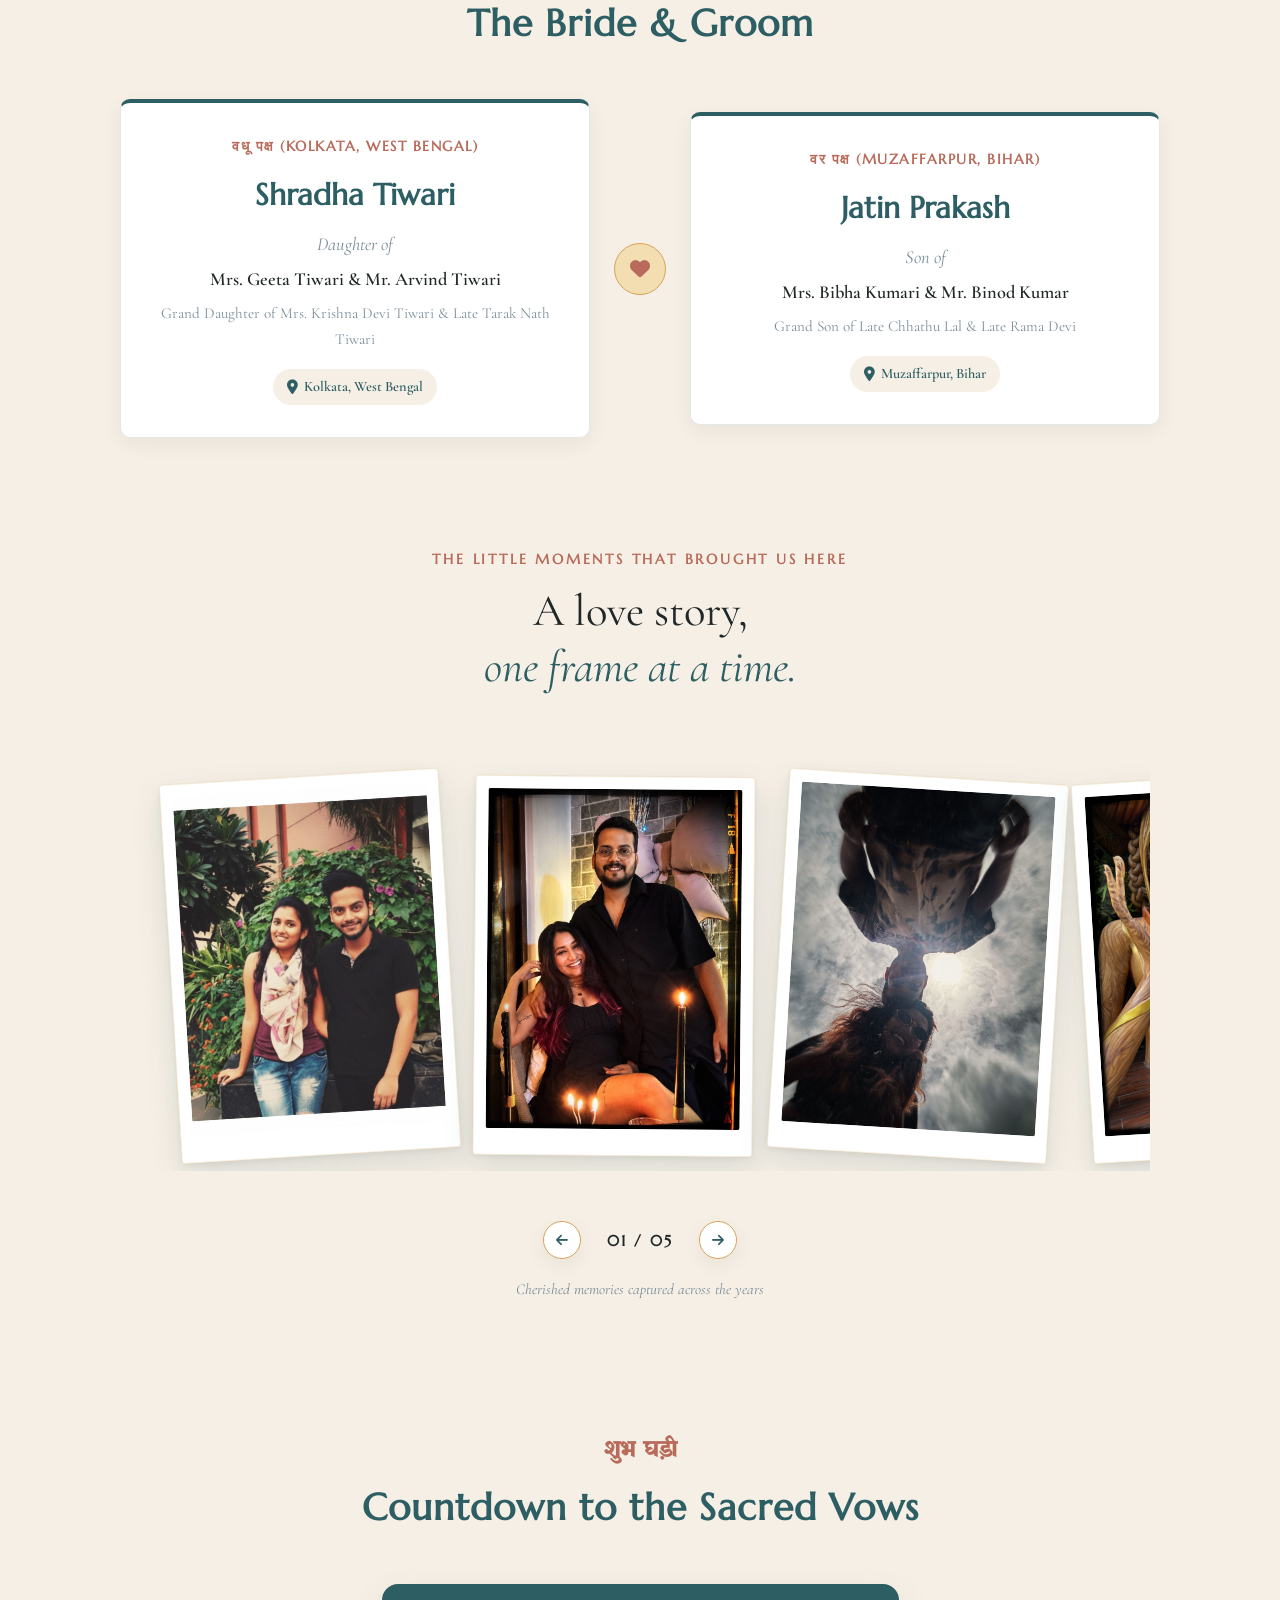
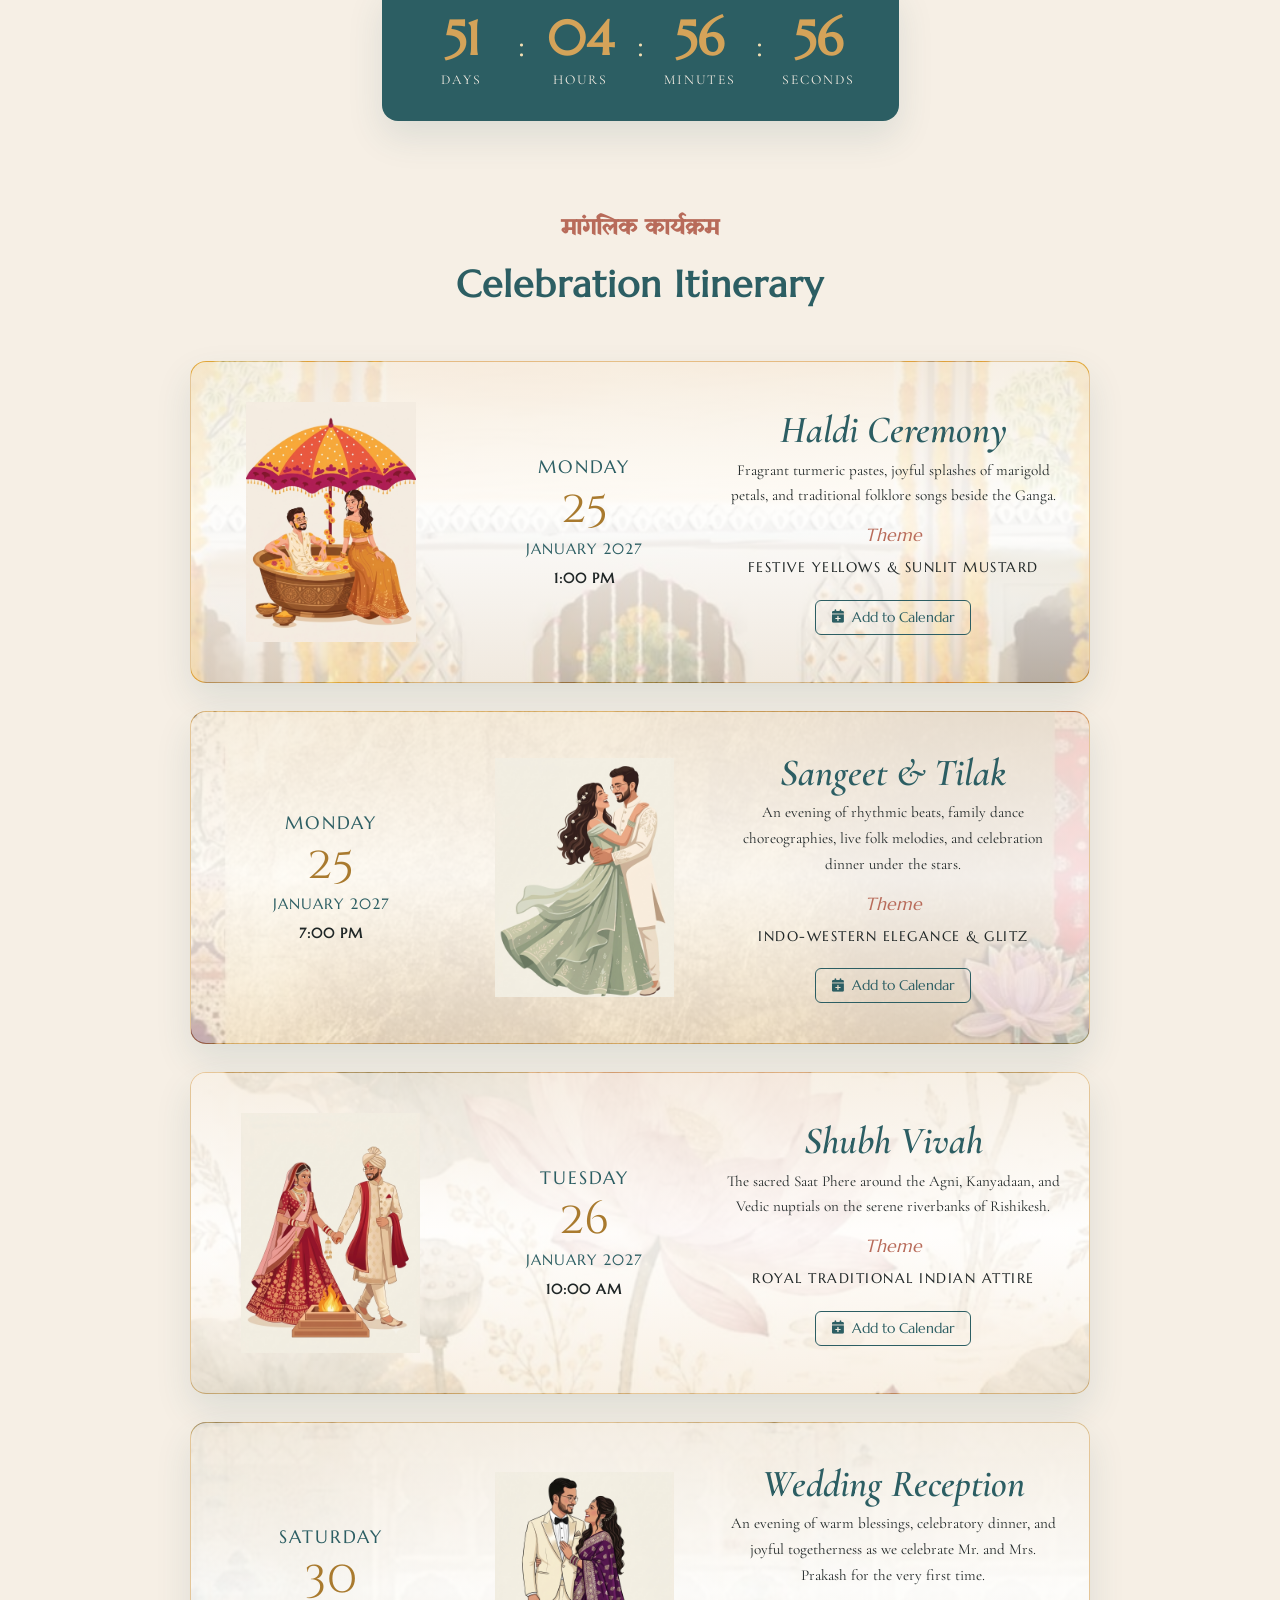
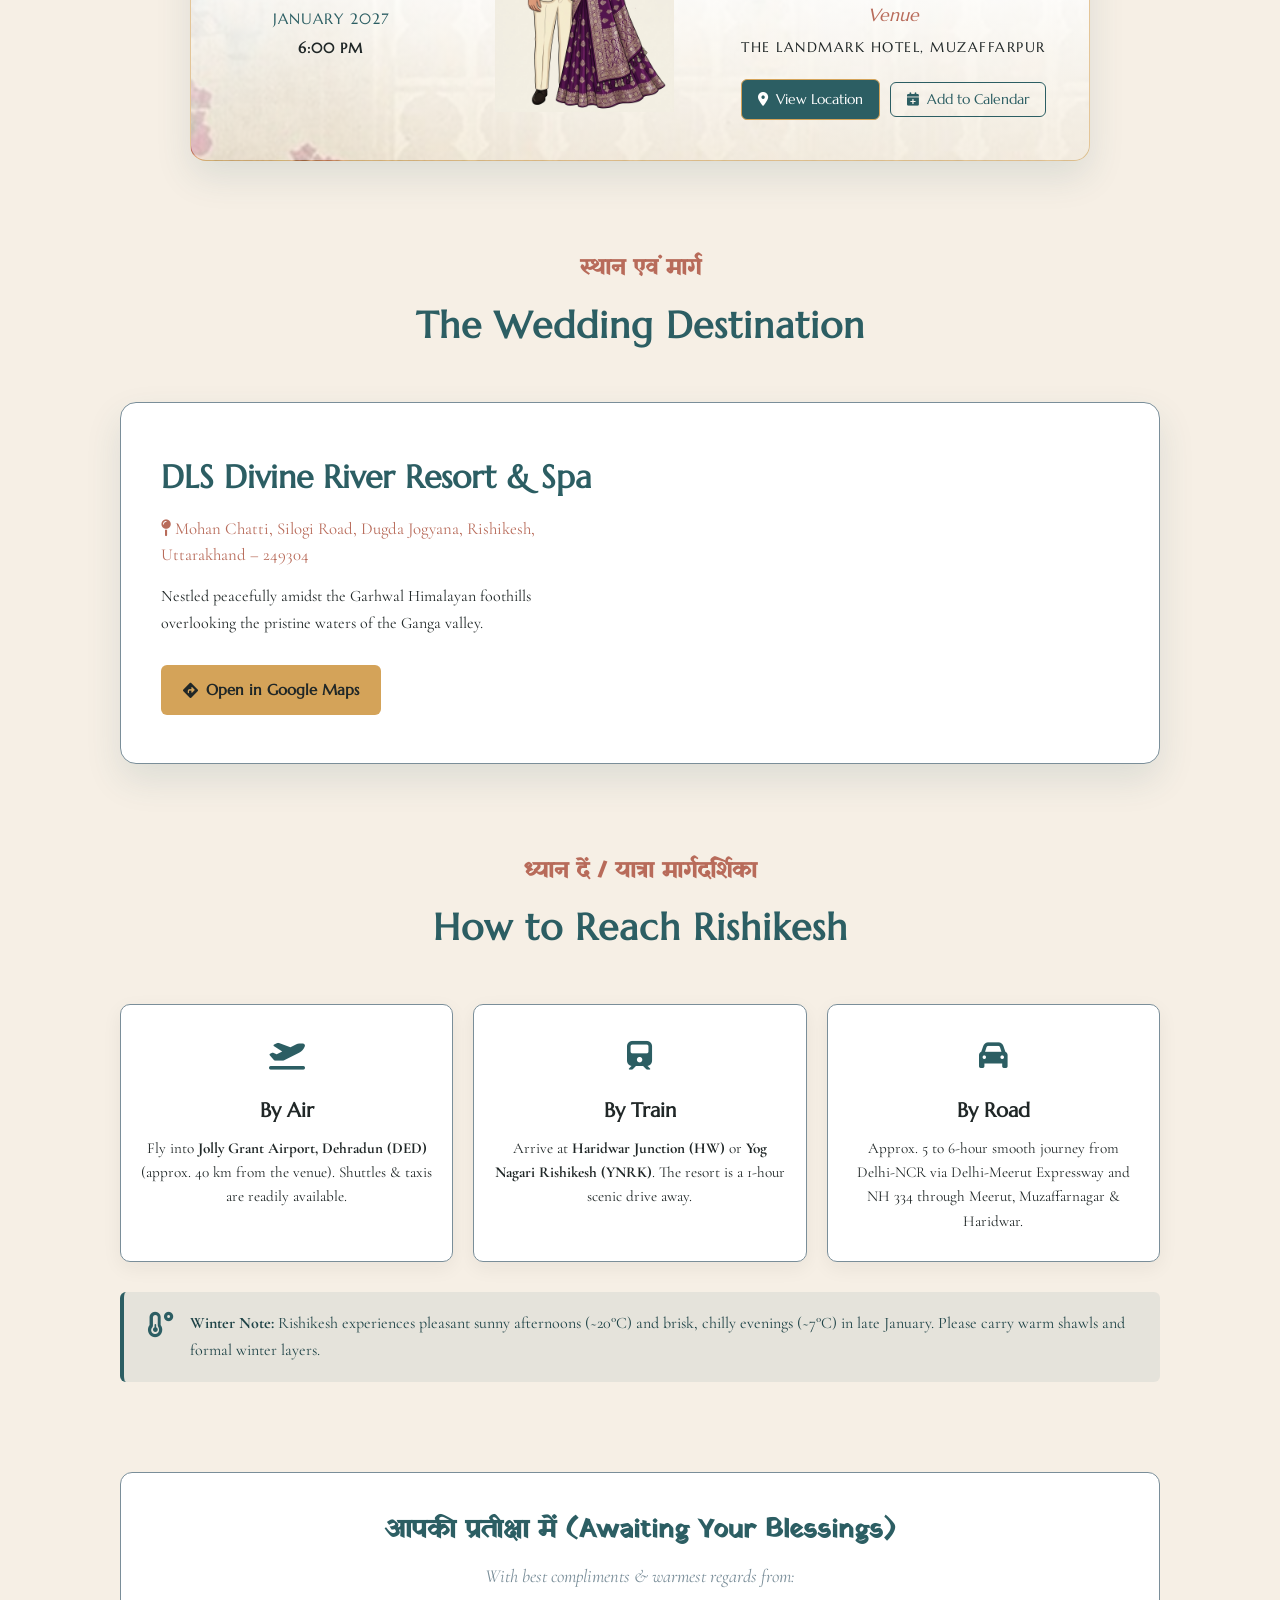
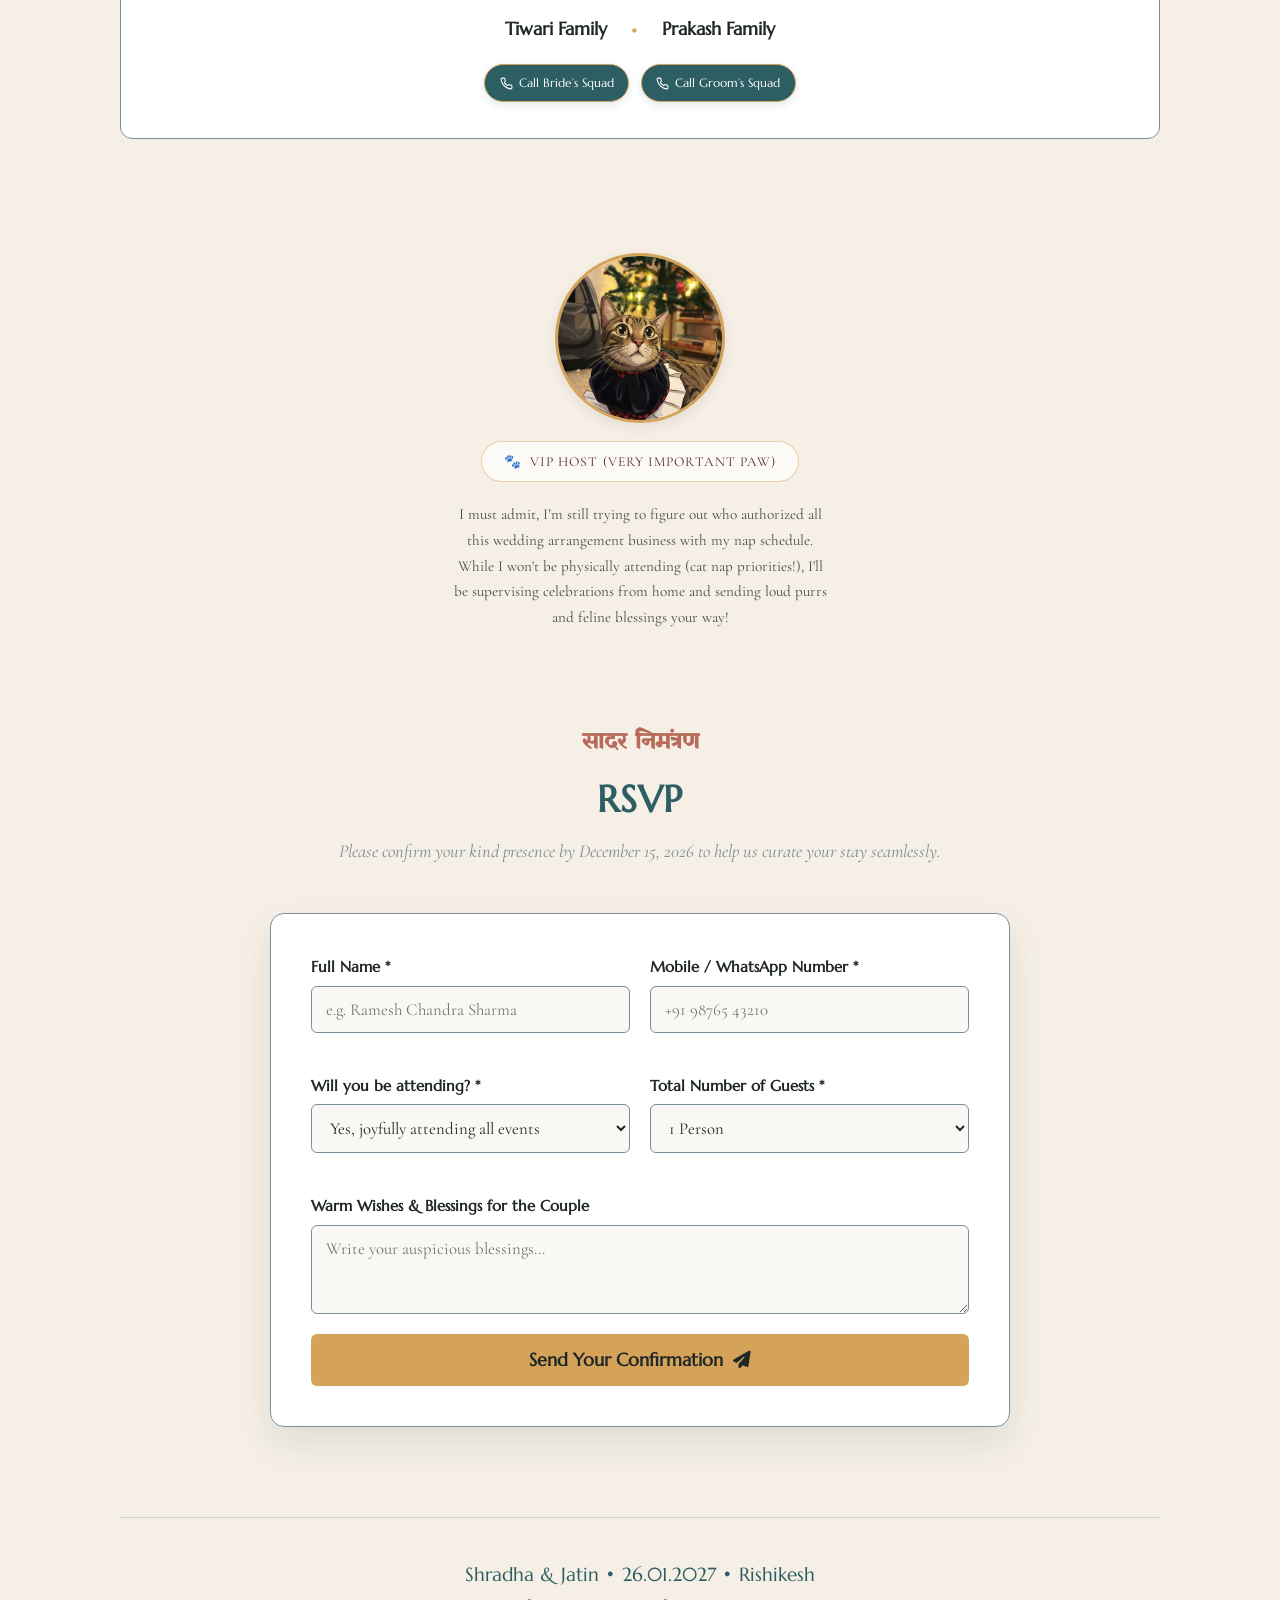
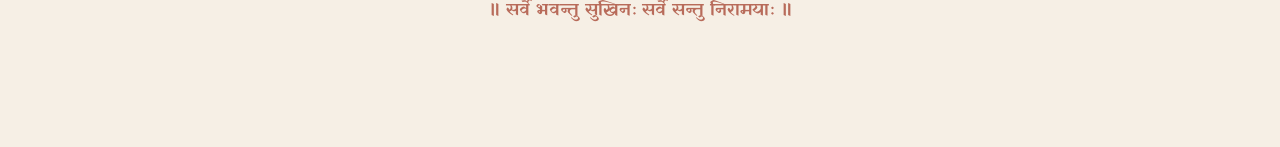
==== commit 2d915951: "Update event description for wedding reception Removed the venue name from the event description." ====
--- a/index.html
+++ b/index.html
@@ -353,7 +353,7 @@
           </div>
           <div class="col-details">
             <h3 class="event-title">Wedding Reception</h3>
-            <p class="event-desc">An evening of warm blessings, celebratory dinner, and joyful togetherness as we celebrate Mr. and Mrs. Prakash for the very first time at <strong>The Landmark Hotel</strong>.</p>
+            <p class="event-desc">An evening of warm blessings, celebratory dinner, and joyful togetherness as we celebrate Mr. and Mrs. Prakash for the very first time.</p>
             <div class="event-theme-label">Venue</div>
             <div class="event-theme-val">The Landmark Hotel, Muzaffarpur</div>
             <div class="event-action-group">
--- a/style.css
+++ b/style.css
@@ -862,7 +862,7 @@
 }
 
 /* ==============================================================
-   SECTION 4: EVENT ITINERARY
+   SECTION 4: EVENT ITINERARY (HALDI, SANGEET, WEDDING & RECEPTION)
    ============================================================== */
 #itinerary .itinerary-list-view {
   display: flex;
@@ -887,6 +887,7 @@
   border: 1px solid rgba(212, 163, 89, 0.55); /* Diya Gold border */
   box-shadow: var(--shadow-warm);
 }
+
 /* Soft Parchment Silk readability veil over the artwork */
 #itinerary .itinerary-row::before {
   content: "";
@@ -920,8 +921,8 @@
   background-image: url('assets/wedding-background.jpg');
 }
 
-#itinerary .itinerary-row:last-child {
-  border-bottom: none;
+#itinerary .itinerary-row.reception-bg {
+  background-image: url('assets/reception-background.jpg');
 }
 
 #itinerary .itinerary-row:nth-child(odd) .col-icon { order: 1; justify-self: center; }
@@ -1019,6 +1020,15 @@
   margin-bottom: 20px;
 }
 
+/* Action Buttons Row (View Location + Add to Calendar) */
+#itinerary .event-action-group {
+  display: flex;
+  flex-wrap: wrap;
+  justify-content: center;
+  align-items: center;
+  gap: 10px;
+}
+
 #itinerary .add-cal-btn {
   background-color: transparent;
   color: var(--color-ganga-teal);
@@ -1037,6 +1047,19 @@
 
 #itinerary .add-cal-btn:hover {
   background-color: var(--color-ganga-teal);
+  color: var(--color-white);
+}
+
+#itinerary .venue-map-pill {
+  background-color: var(--color-ganga-teal); /* #2C5E63 */
+  color: var(--color-white);
+  border: 1.5px solid var(--color-diya-gold); /* #D4A359 */
+  text-decoration: none;
+}
+
+#itinerary .venue-map-pill:hover {
+  background-color: var(--color-terracotta); /* #B86B5A */
+  border-color: var(--color-terracotta);
   color: var(--color-white);
 }
 
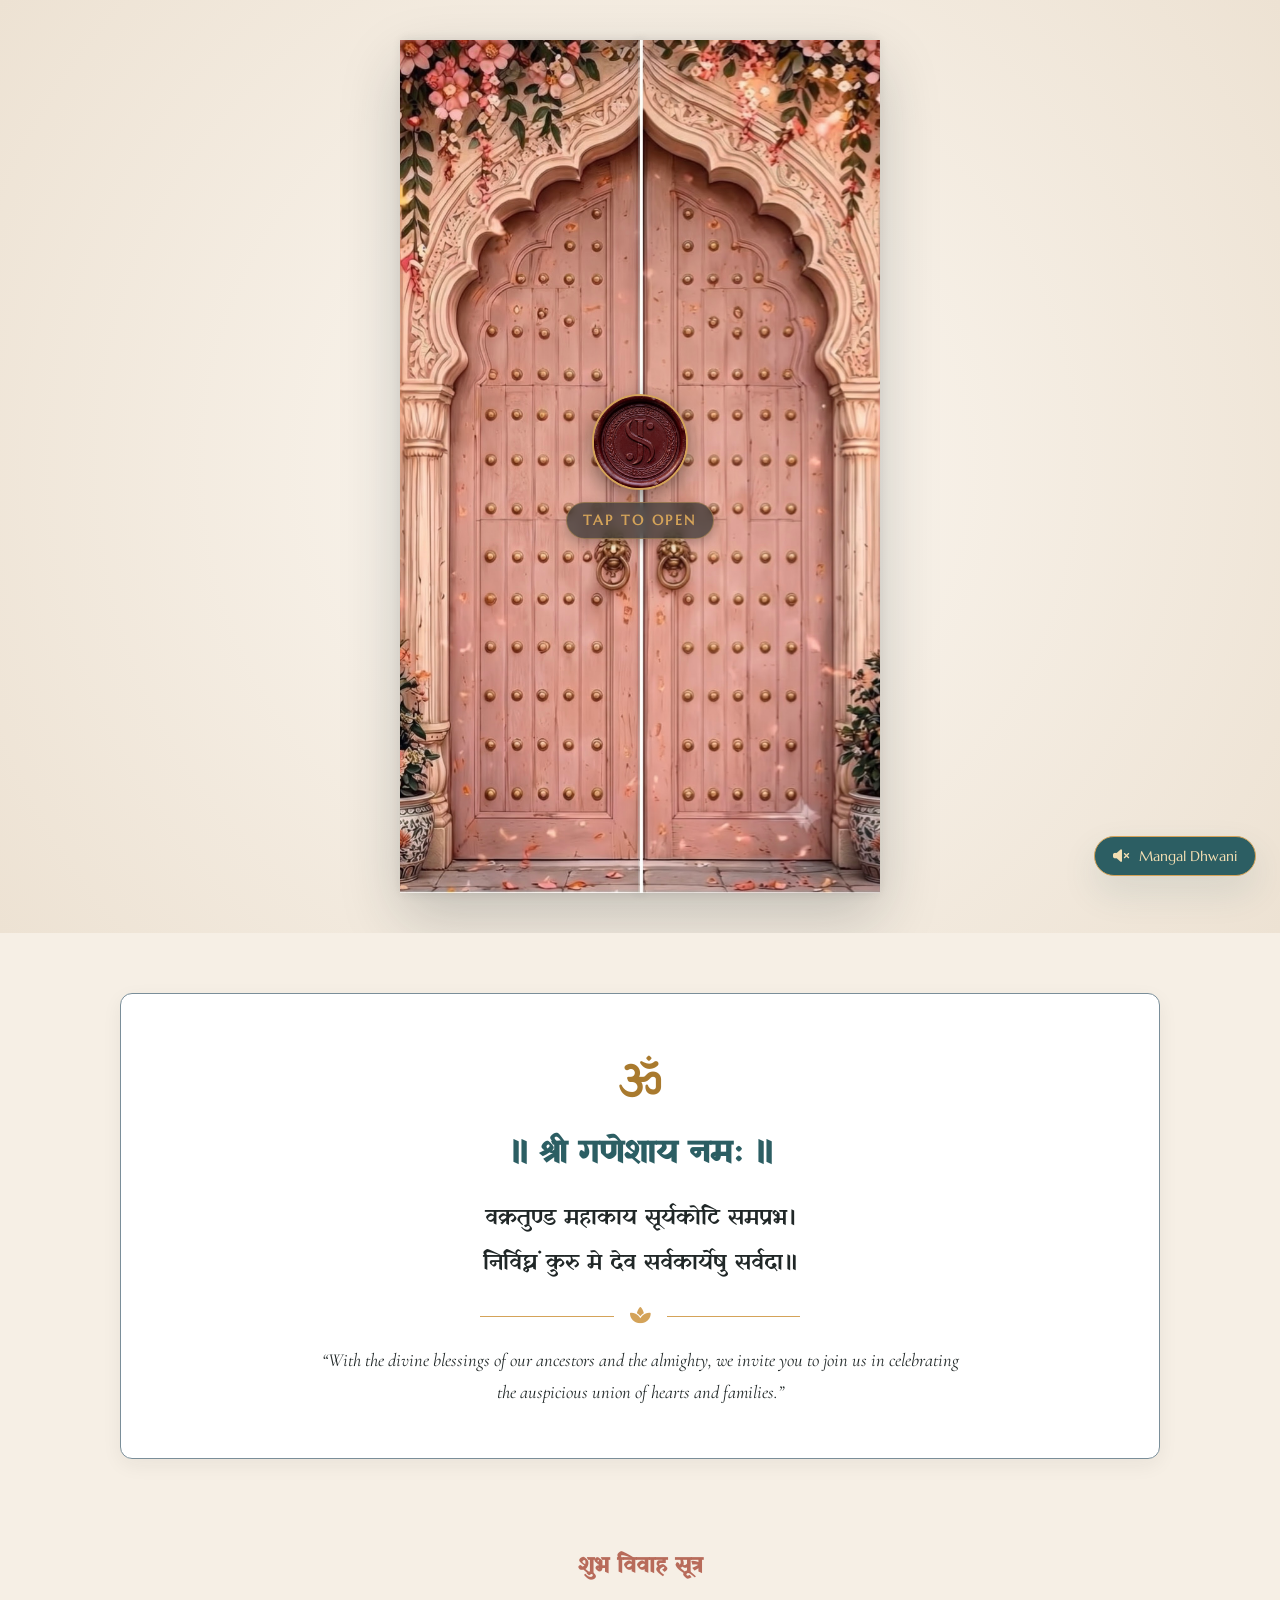
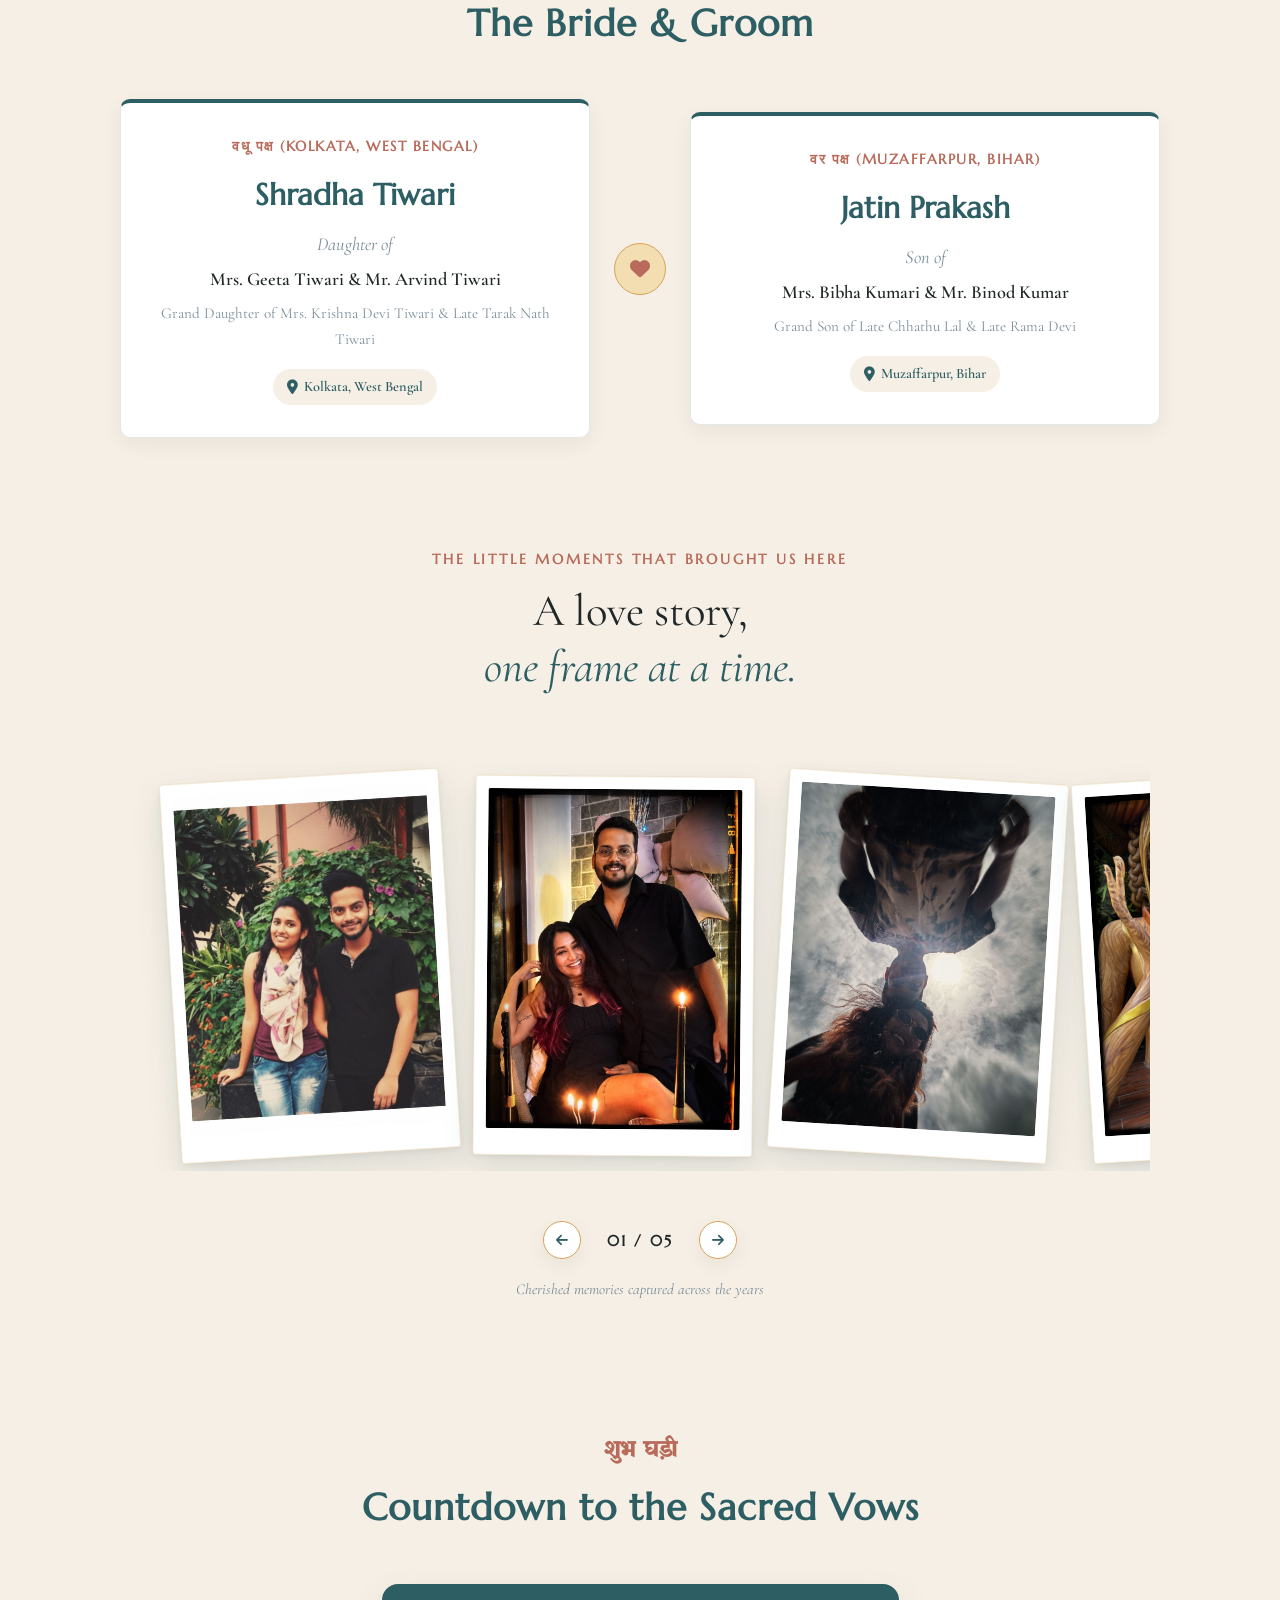
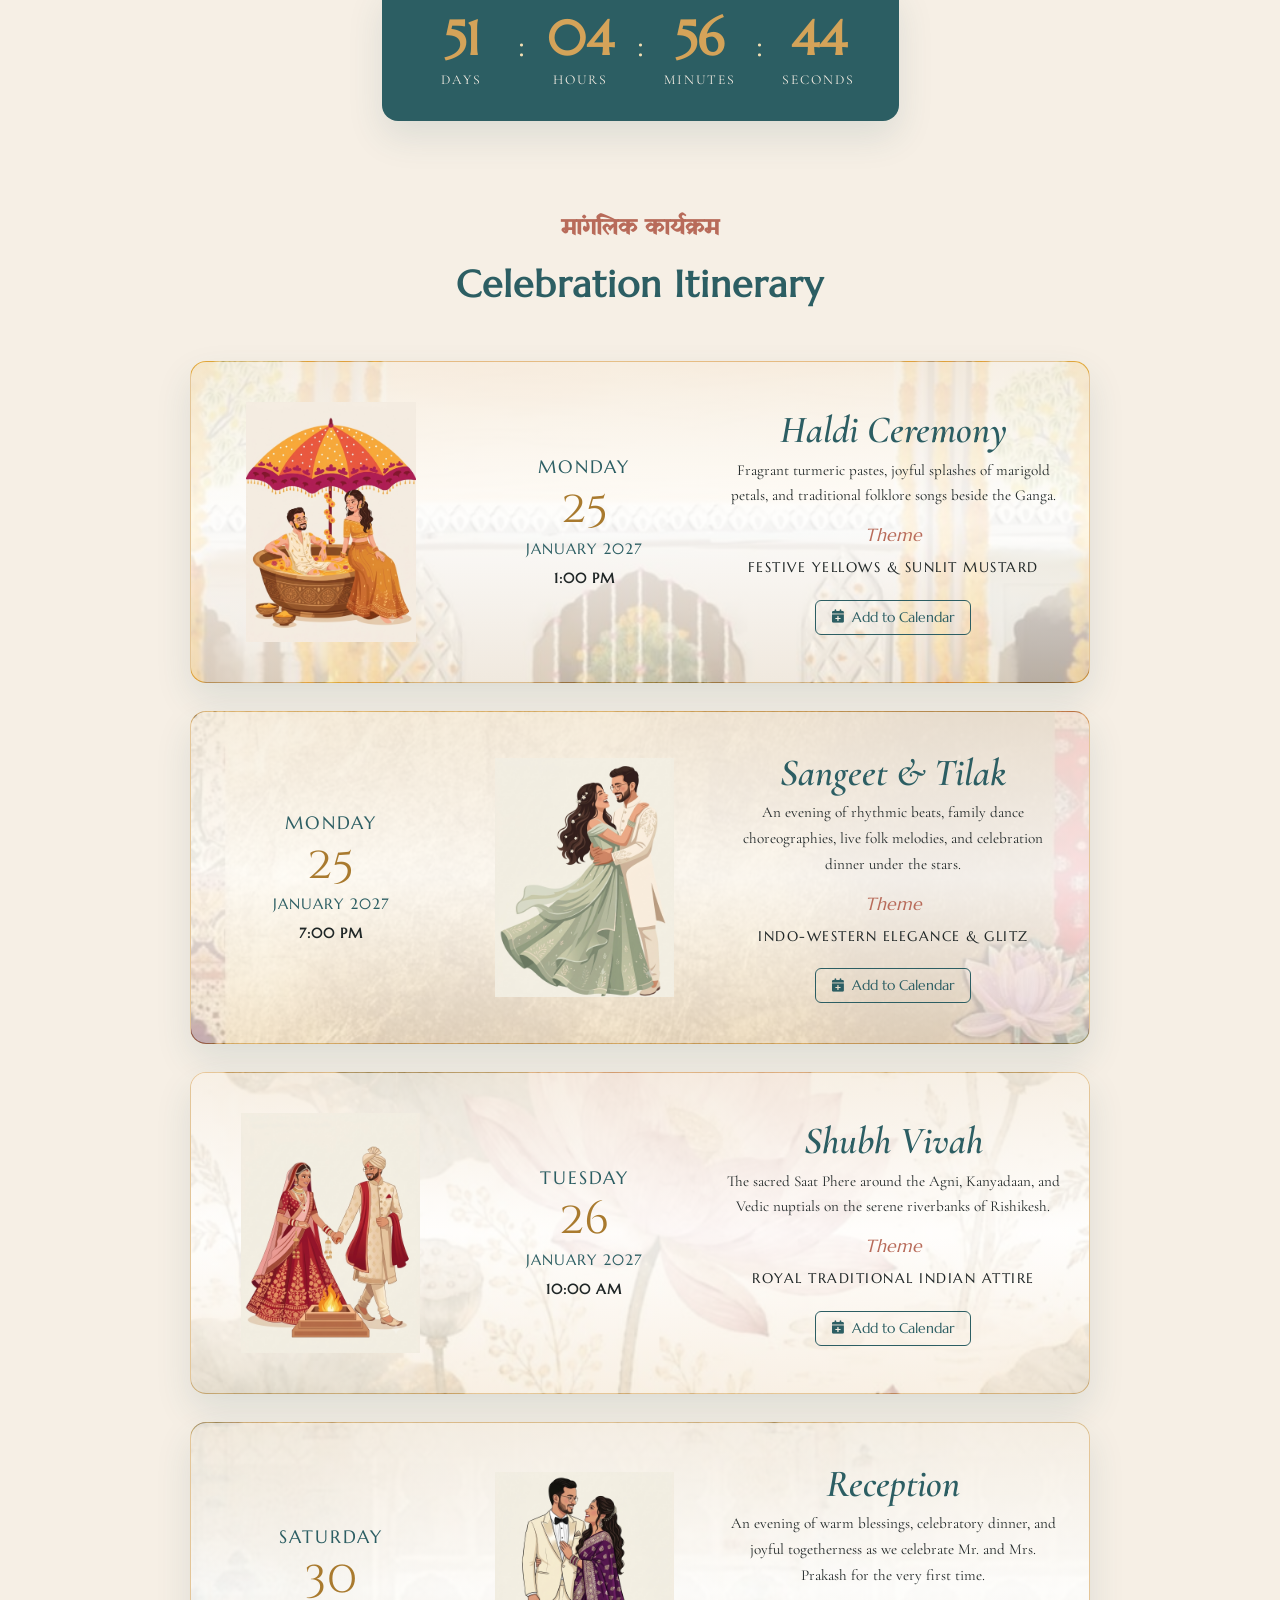
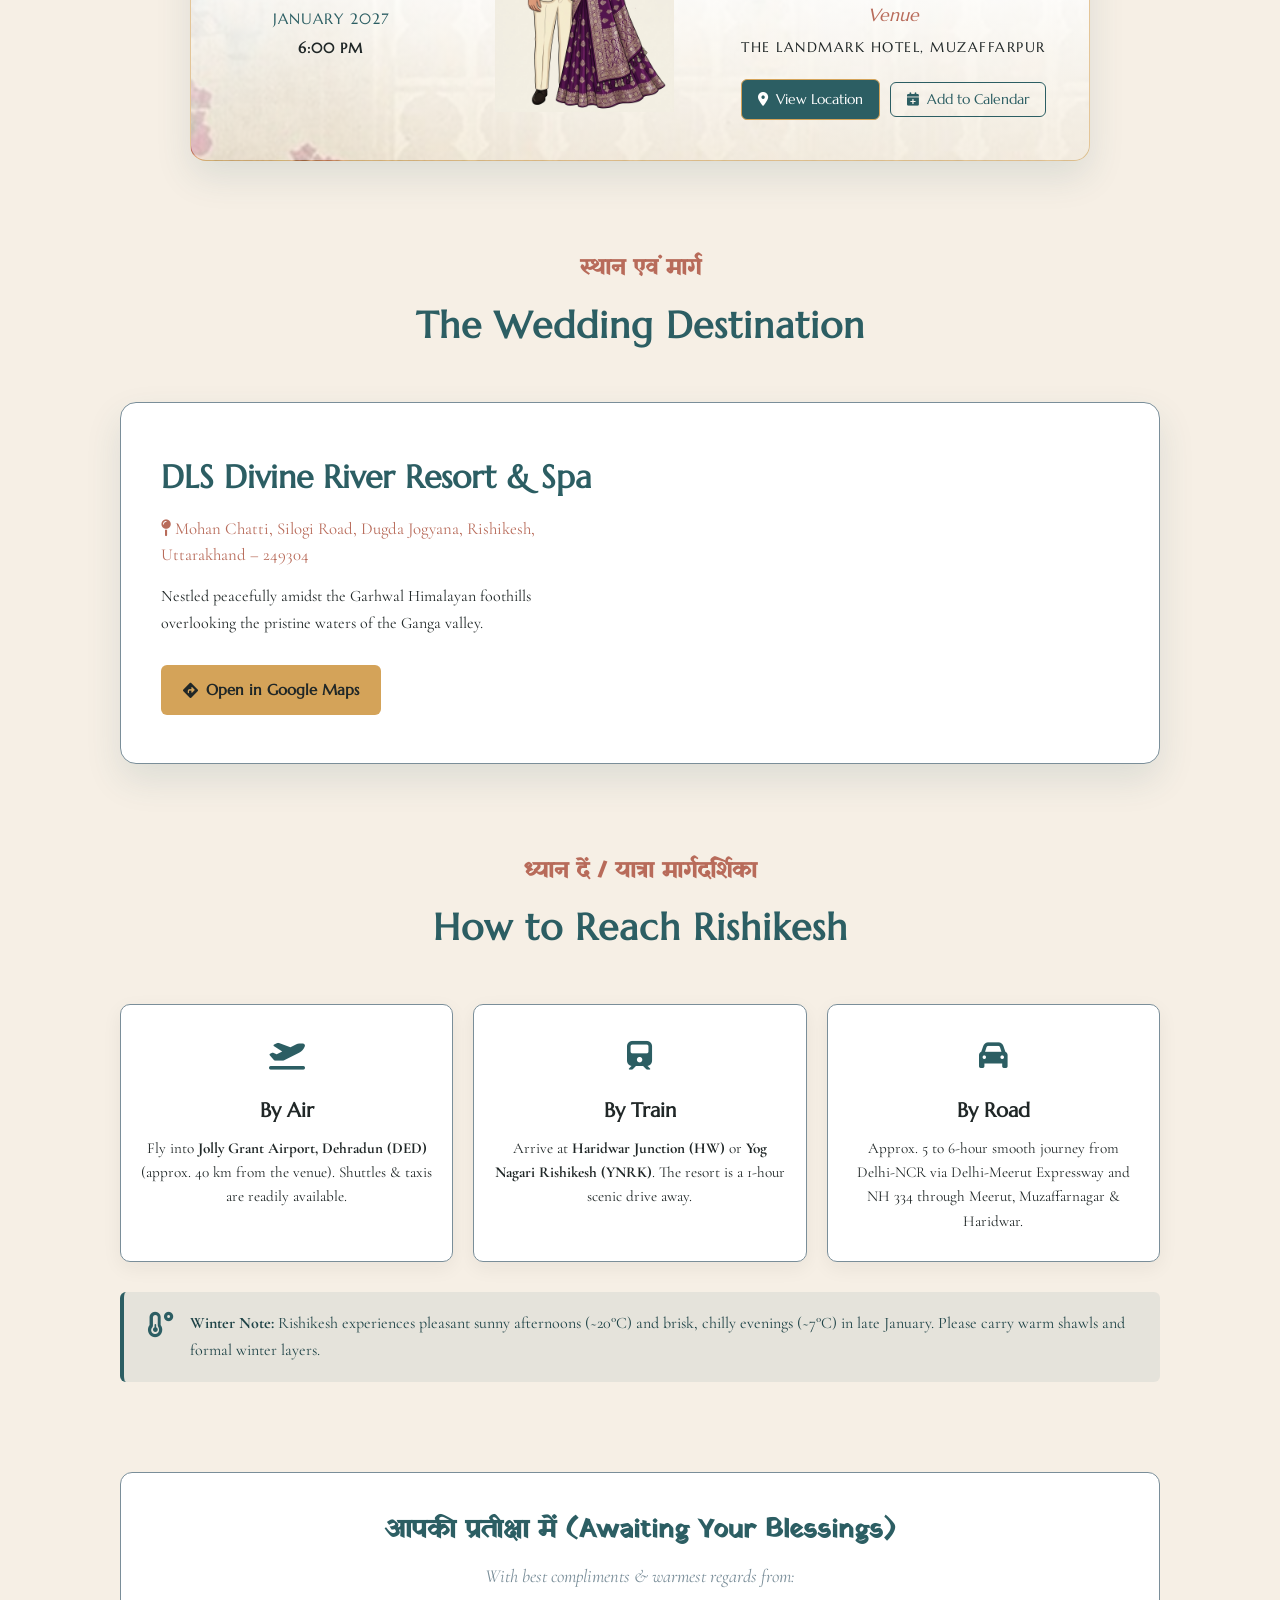
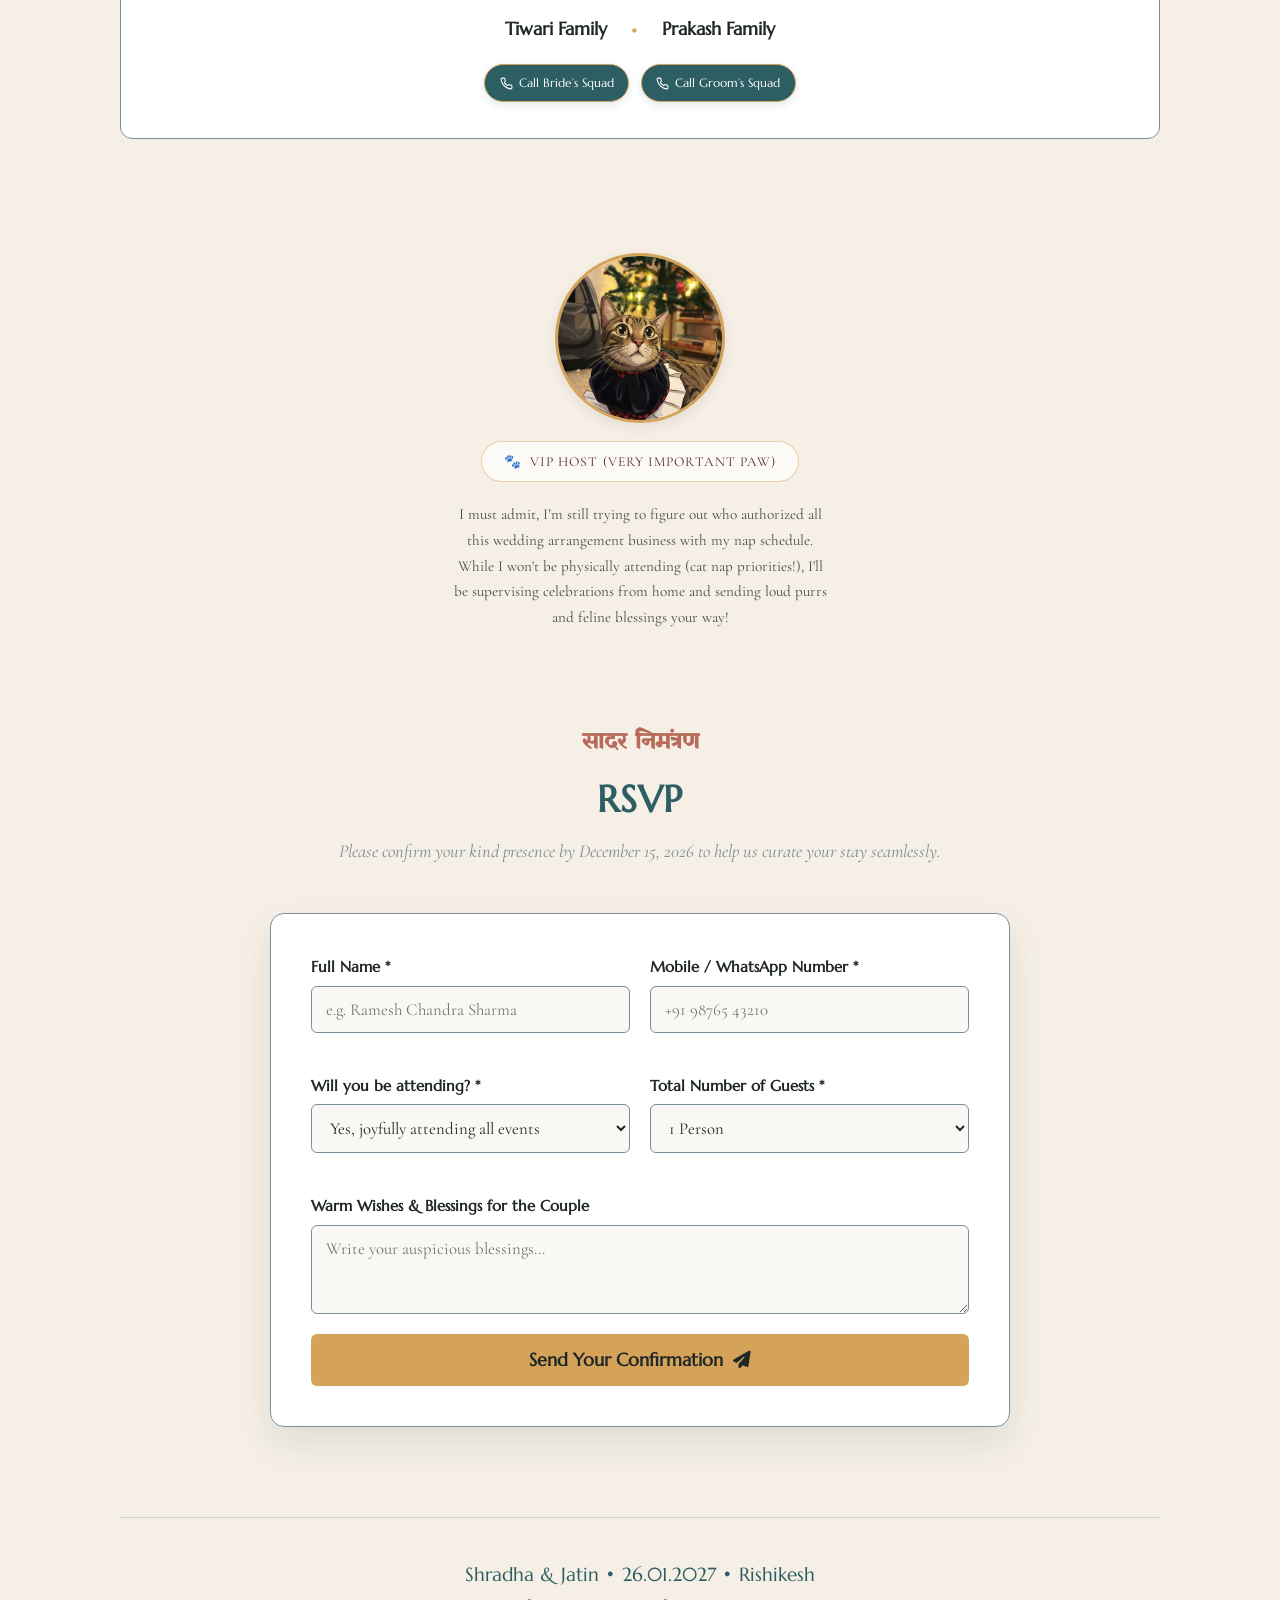
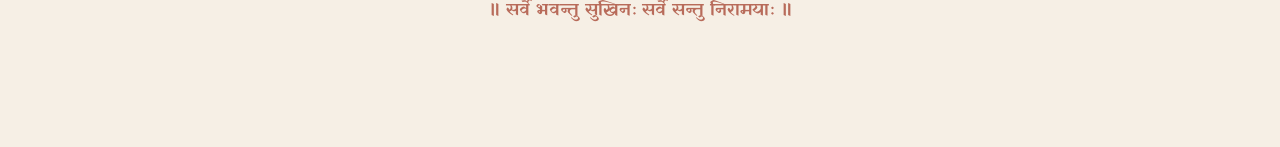
==== commit 4d7a13c3: "Change event title from 'Wedding Reception' to 'Reception'" ====
--- a/index.html
+++ b/index.html
@@ -352,7 +352,7 @@
             <div class="event-month-year">JANUARY 2027<br><span class="event-time">6:00 PM</span></div>
           </div>
           <div class="col-details">
-            <h3 class="event-title">Wedding Reception</h3>
+            <h3 class="event-title">Reception</h3>
             <p class="event-desc">An evening of warm blessings, celebratory dinner, and joyful togetherness as we celebrate Mr. and Mrs. Prakash for the very first time.</p>
             <div class="event-theme-label">Venue</div>
             <div class="event-theme-val">The Landmark Hotel, Muzaffarpur</div>
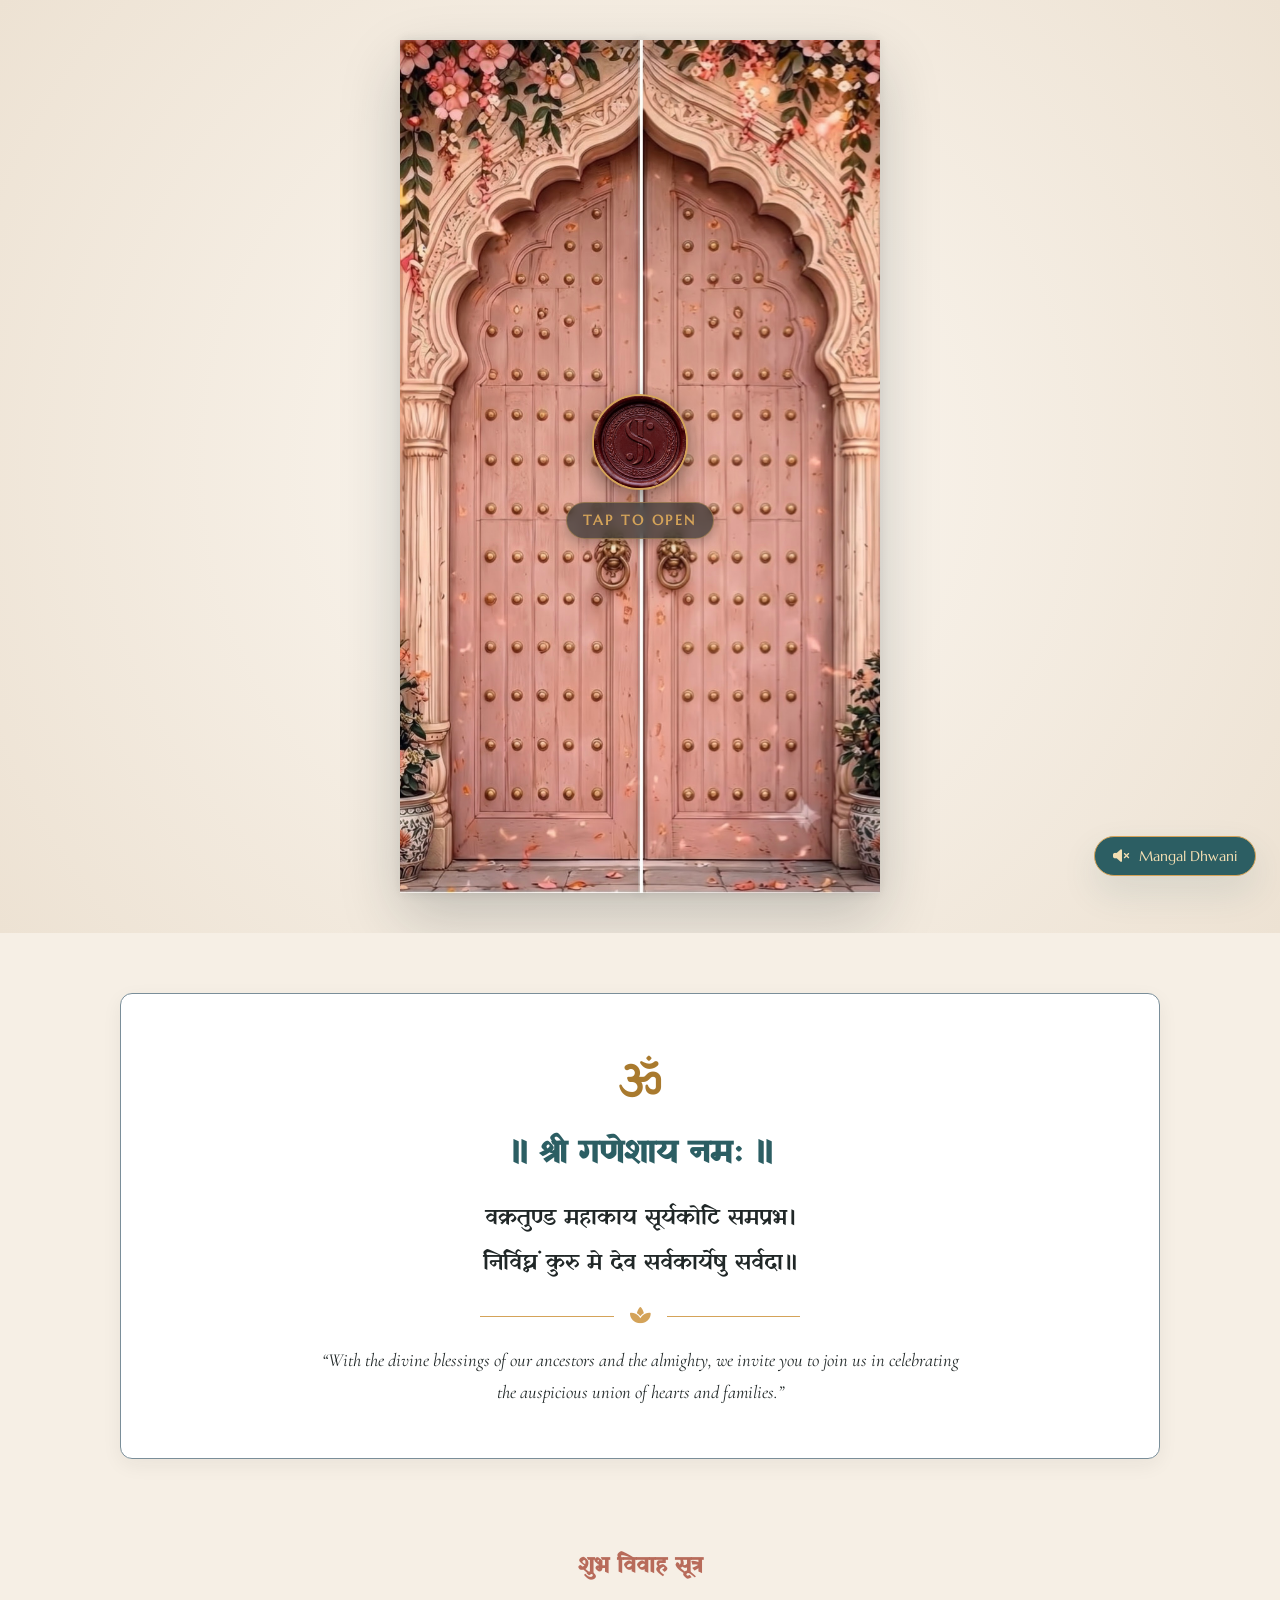
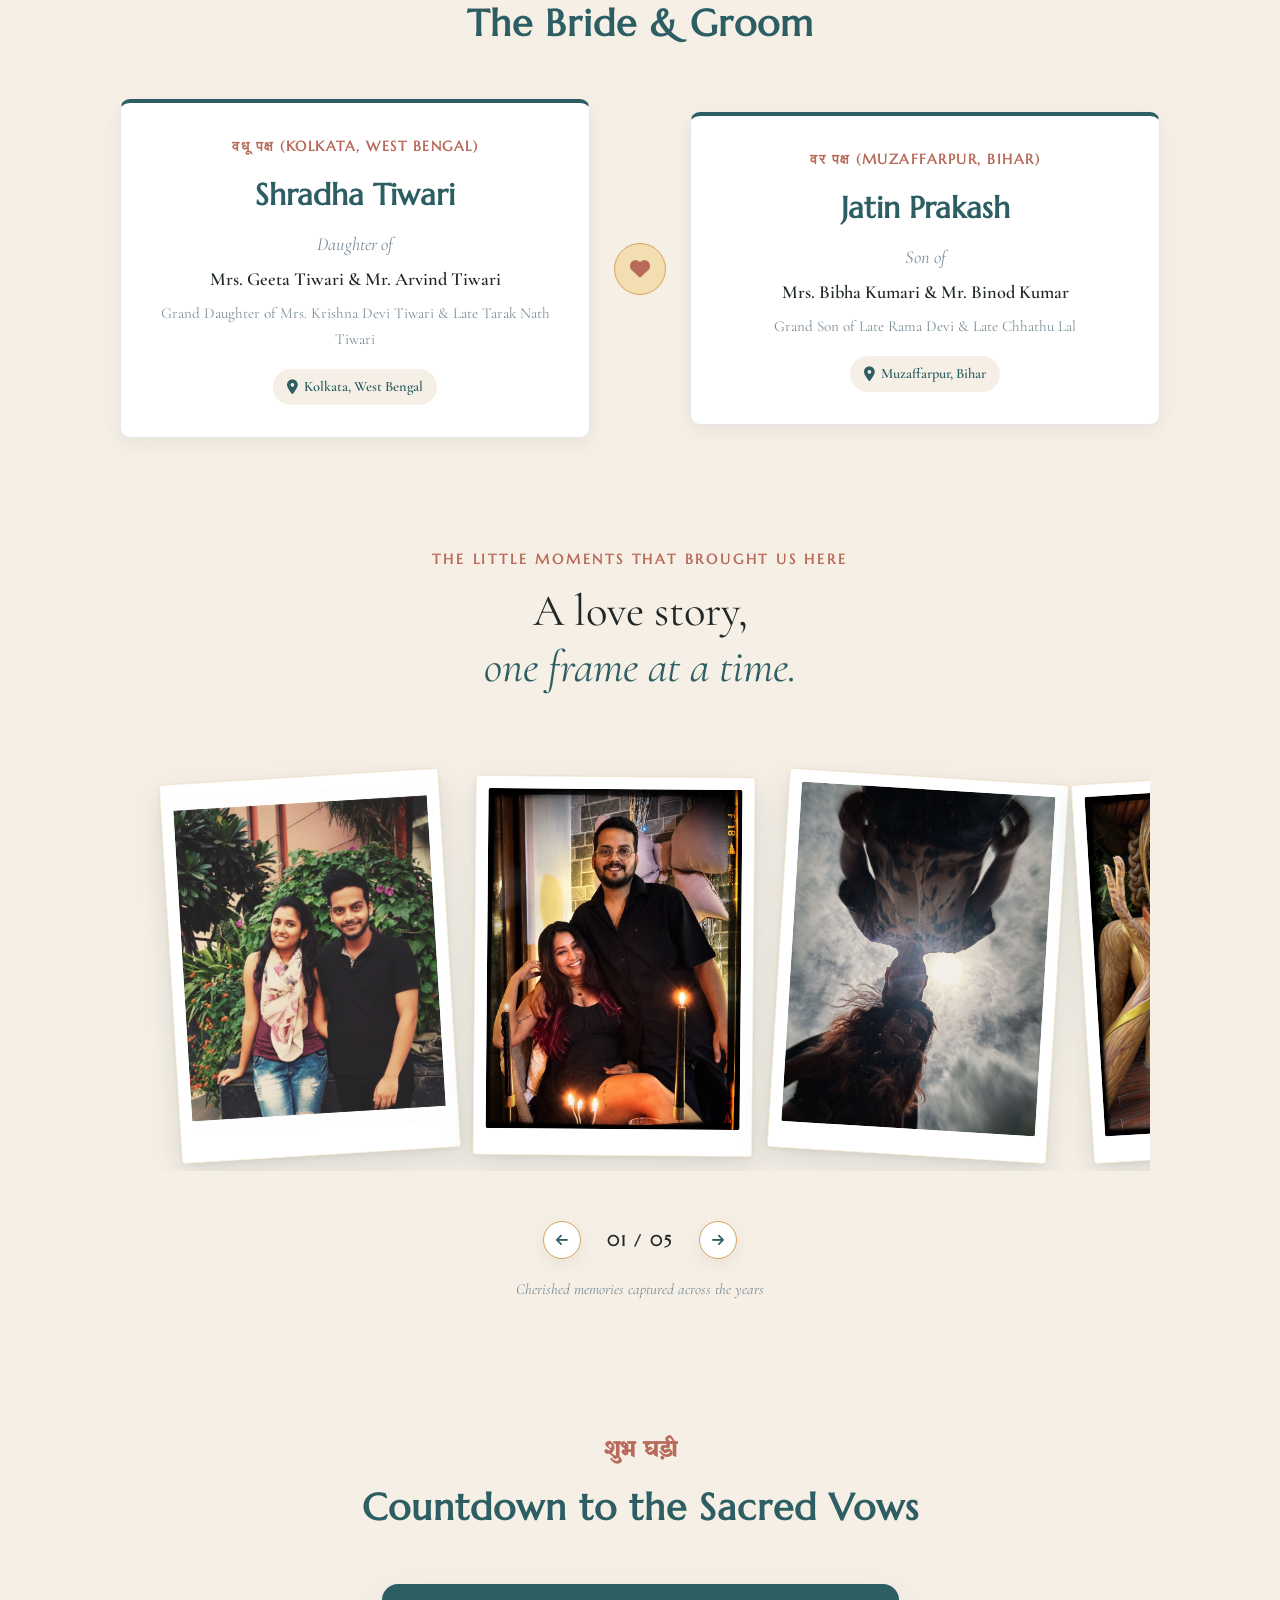
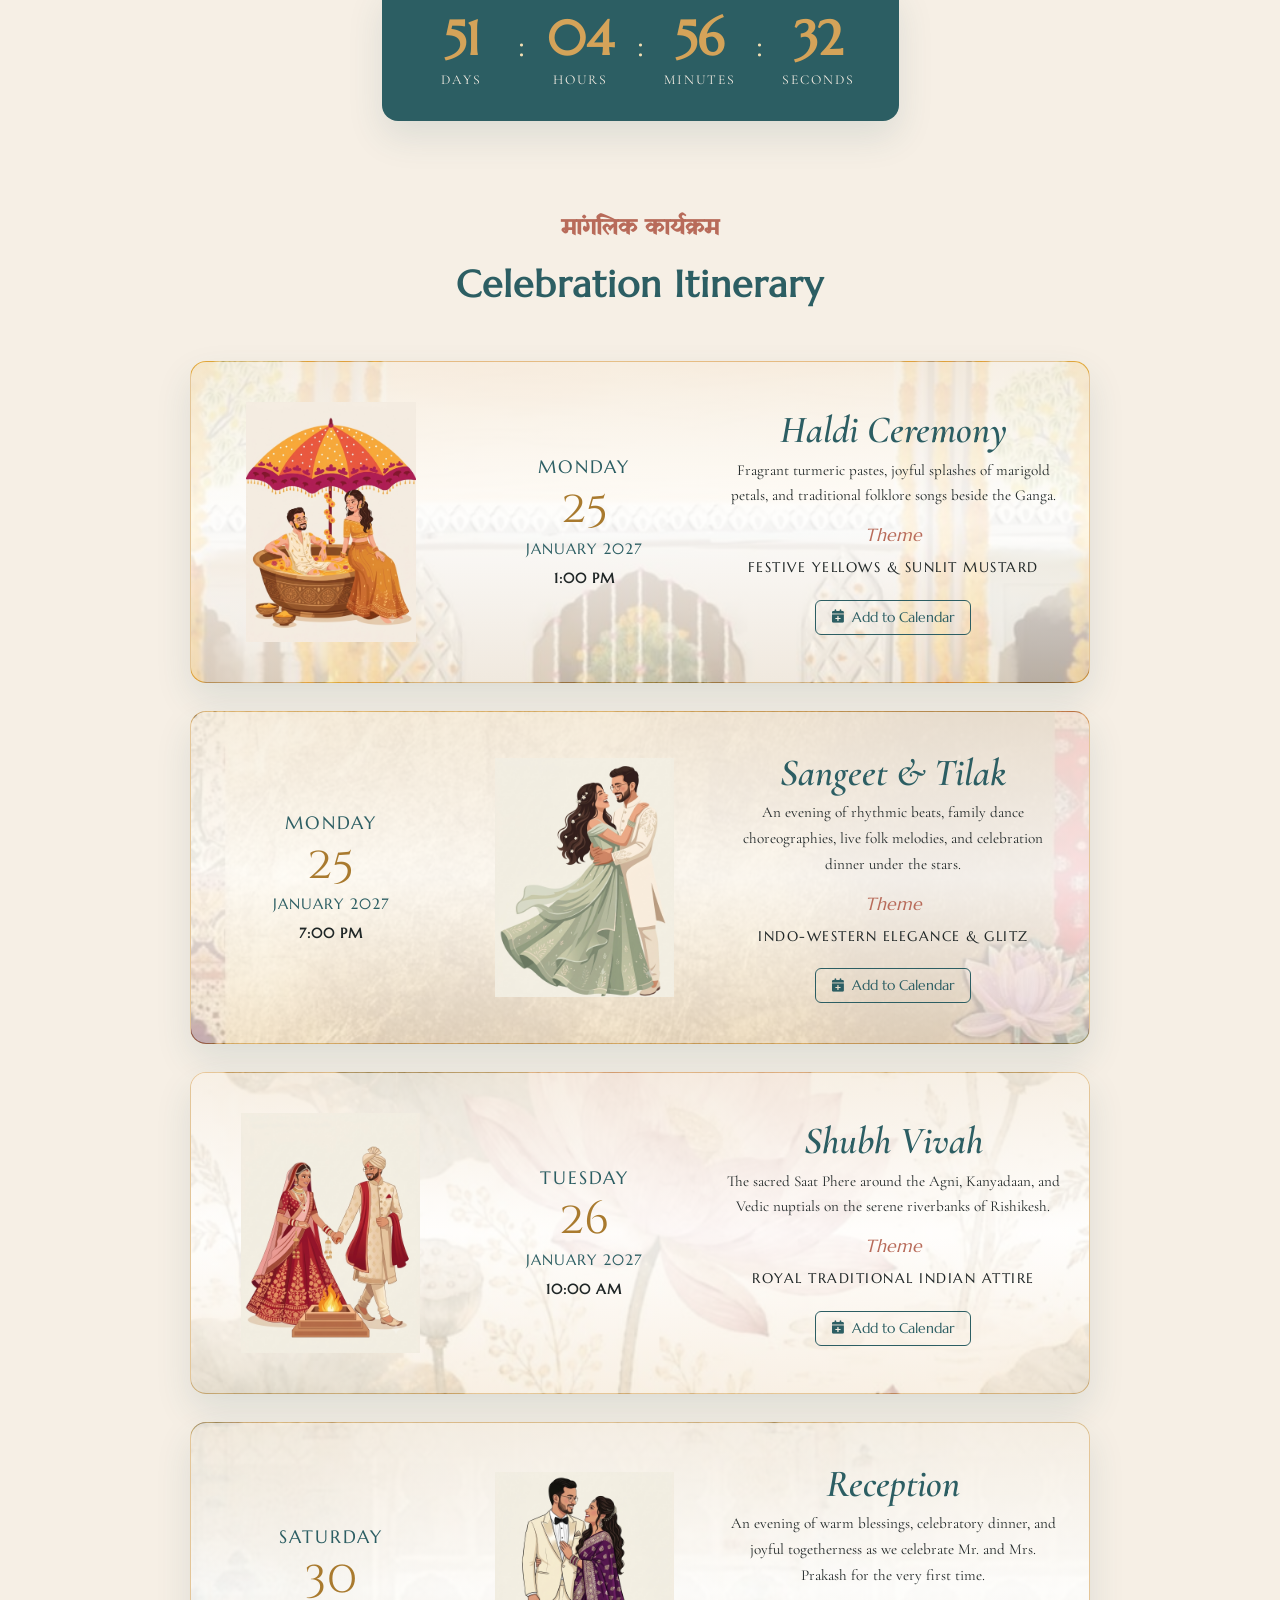
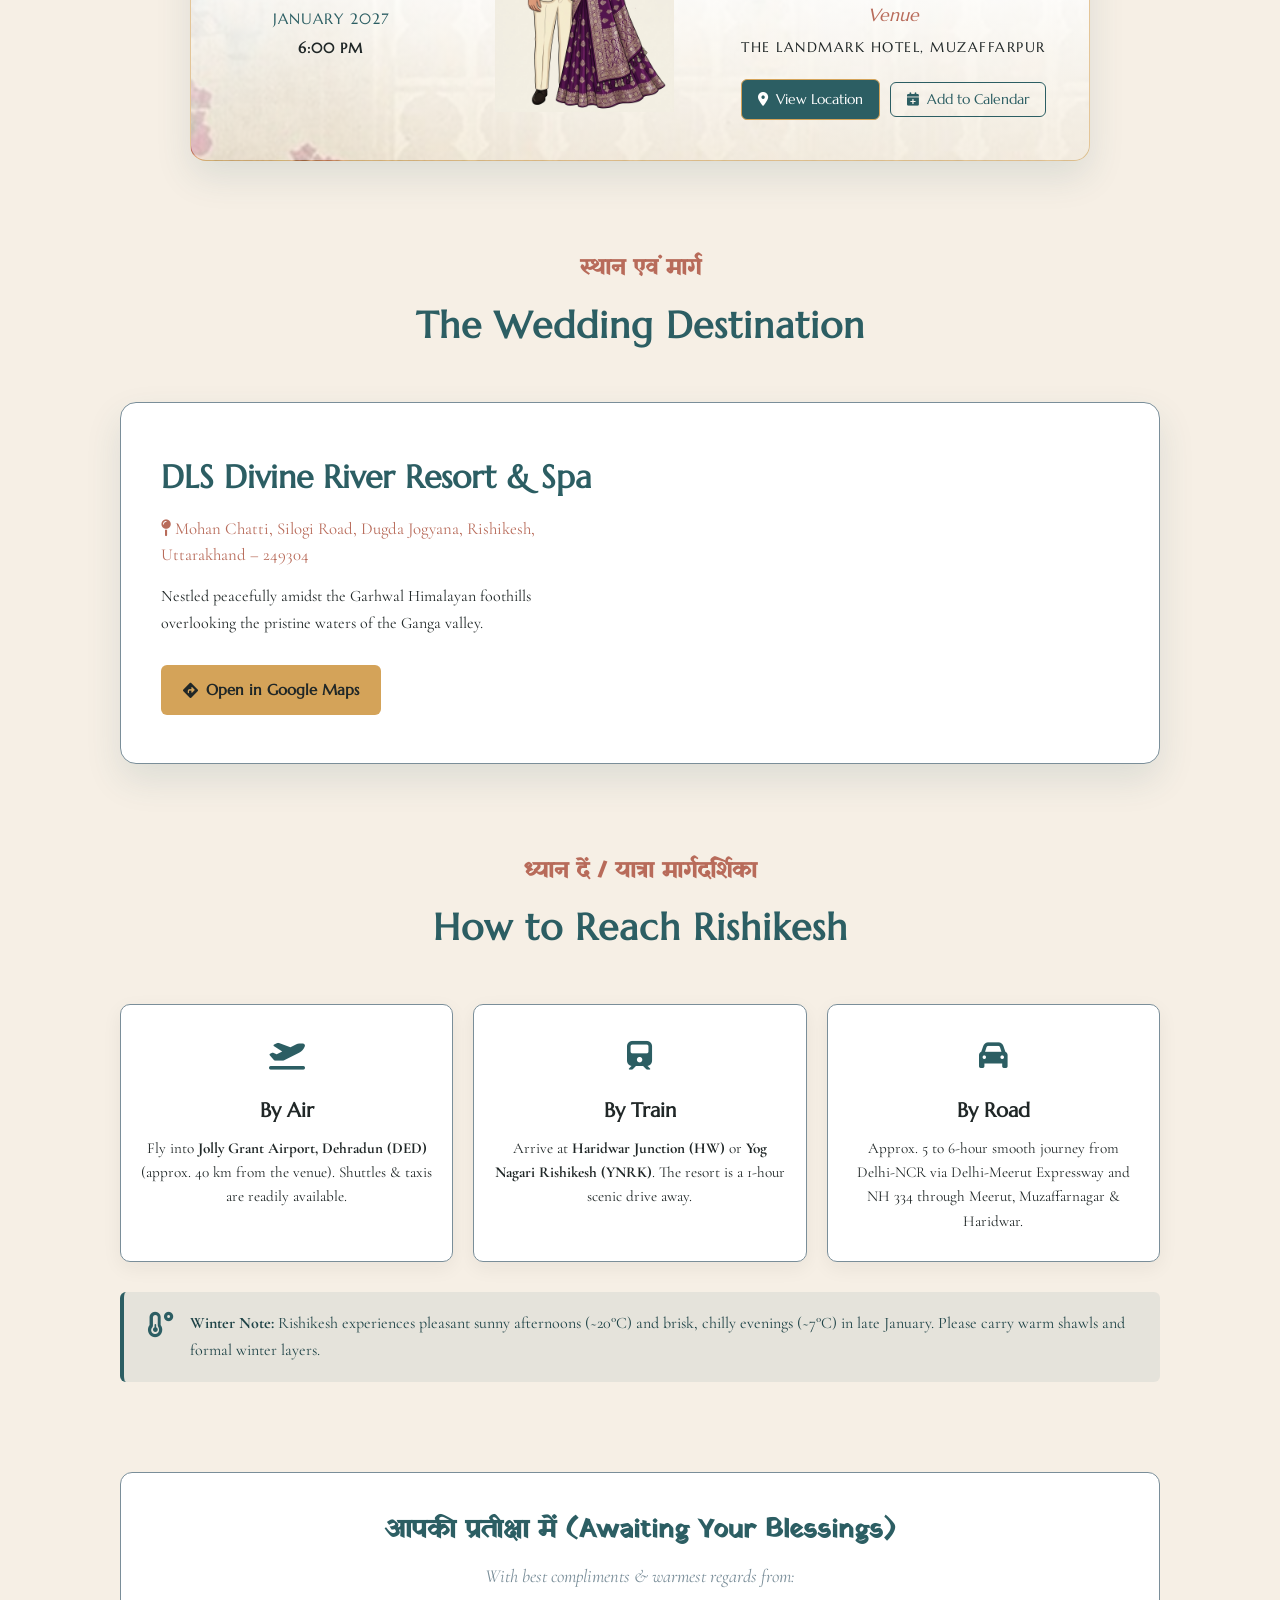
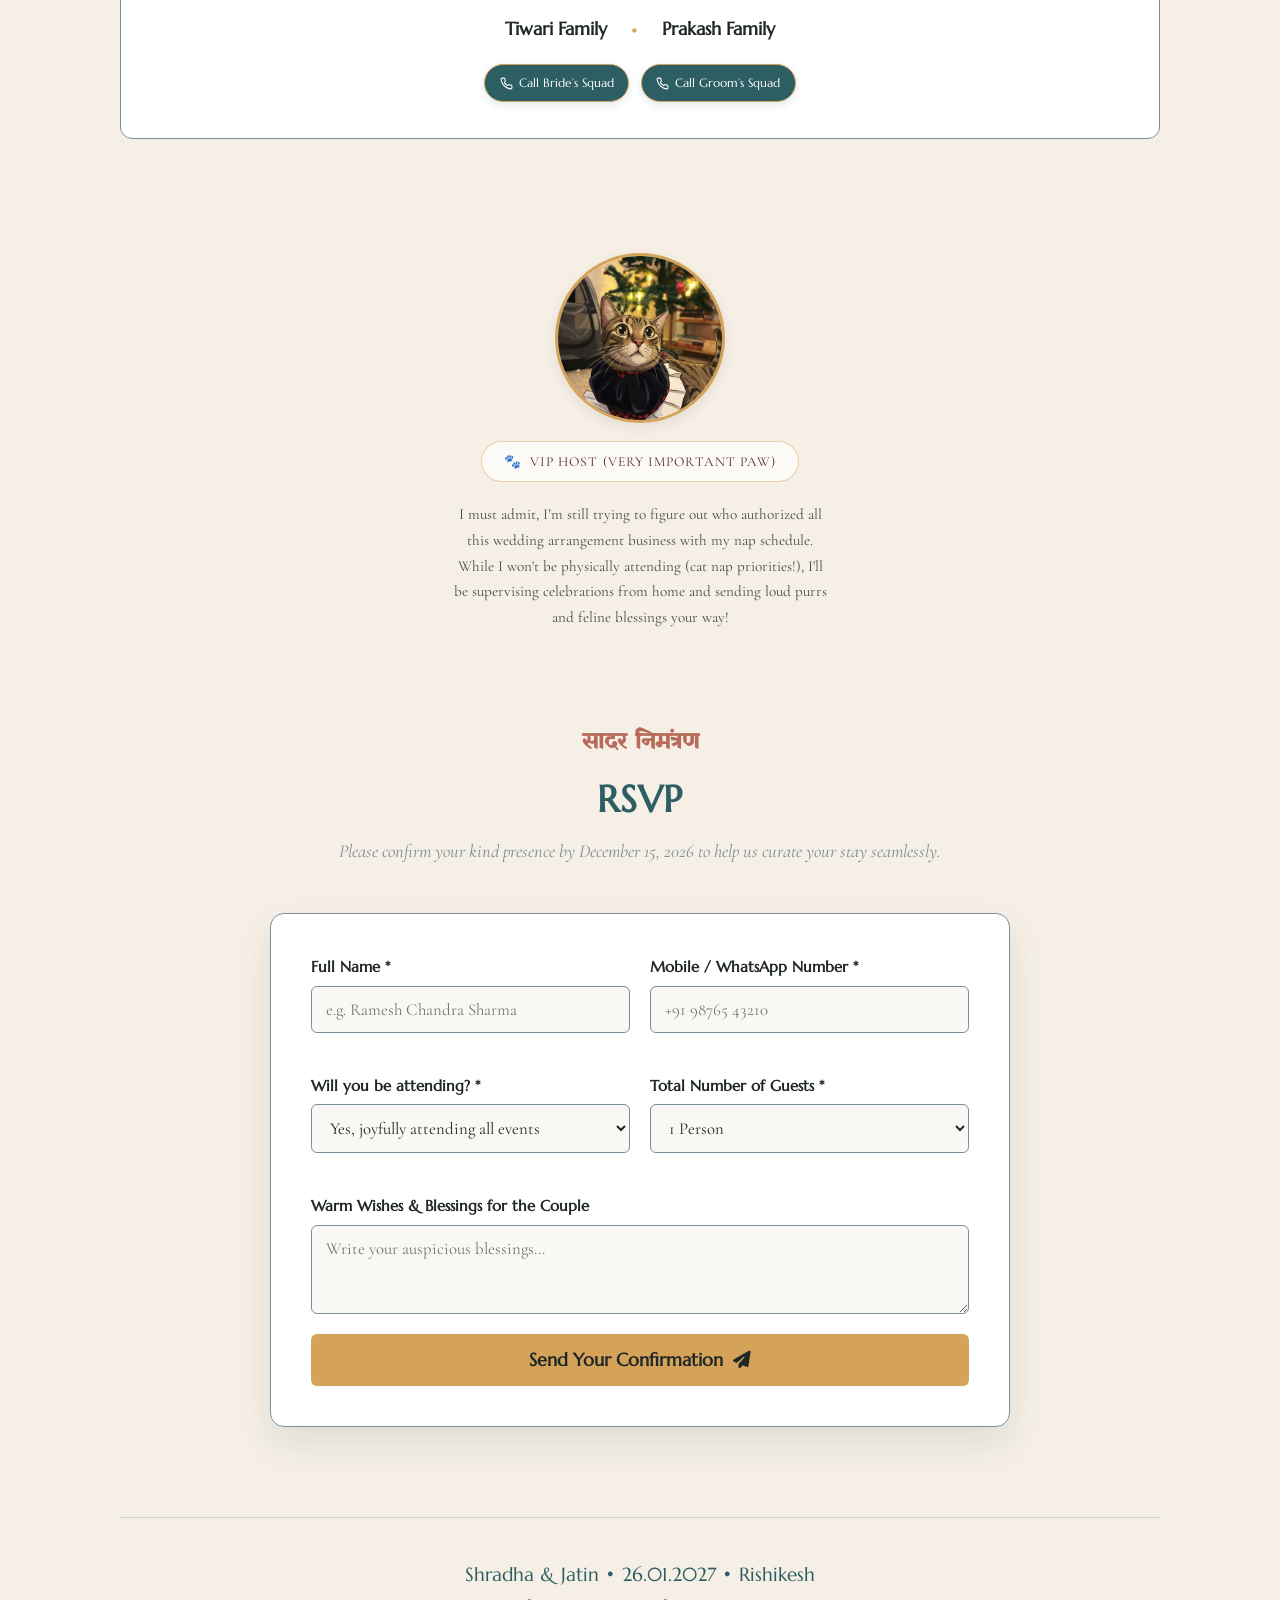
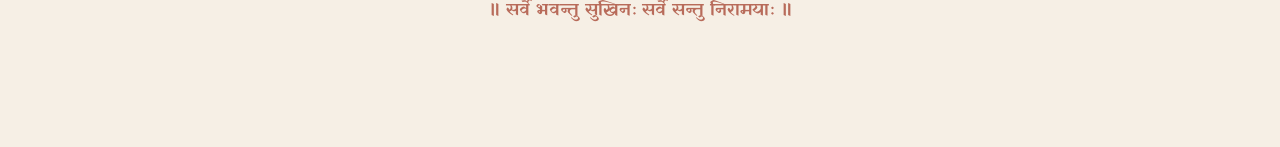
==== commit a6290e92: "Update grandparent names order in index.html Reordered the names of grandparents in the HTML." ====
--- a/index.html
+++ b/index.html
@@ -176,7 +176,7 @@
           <h3 class="member-name">Jatin Prakash</h3>
           <p class="kinship-relation">Son of</p>
           <p class="parent-names">Mrs. Bibha Kumari & Mr. Binod Kumar</p>
-          <p class="grandparent-names">Grand Son of Late Chhathu Lal & Late Rama Devi</p>
+          <p class="grandparent-names">Grand Son of Late Rama Devi & Late Chhathu Lal</p>
           <div class="hometown-pill">
             <i class="fa-solid fa-location-dot"></i> Muzaffarpur, Bihar
           </div>
